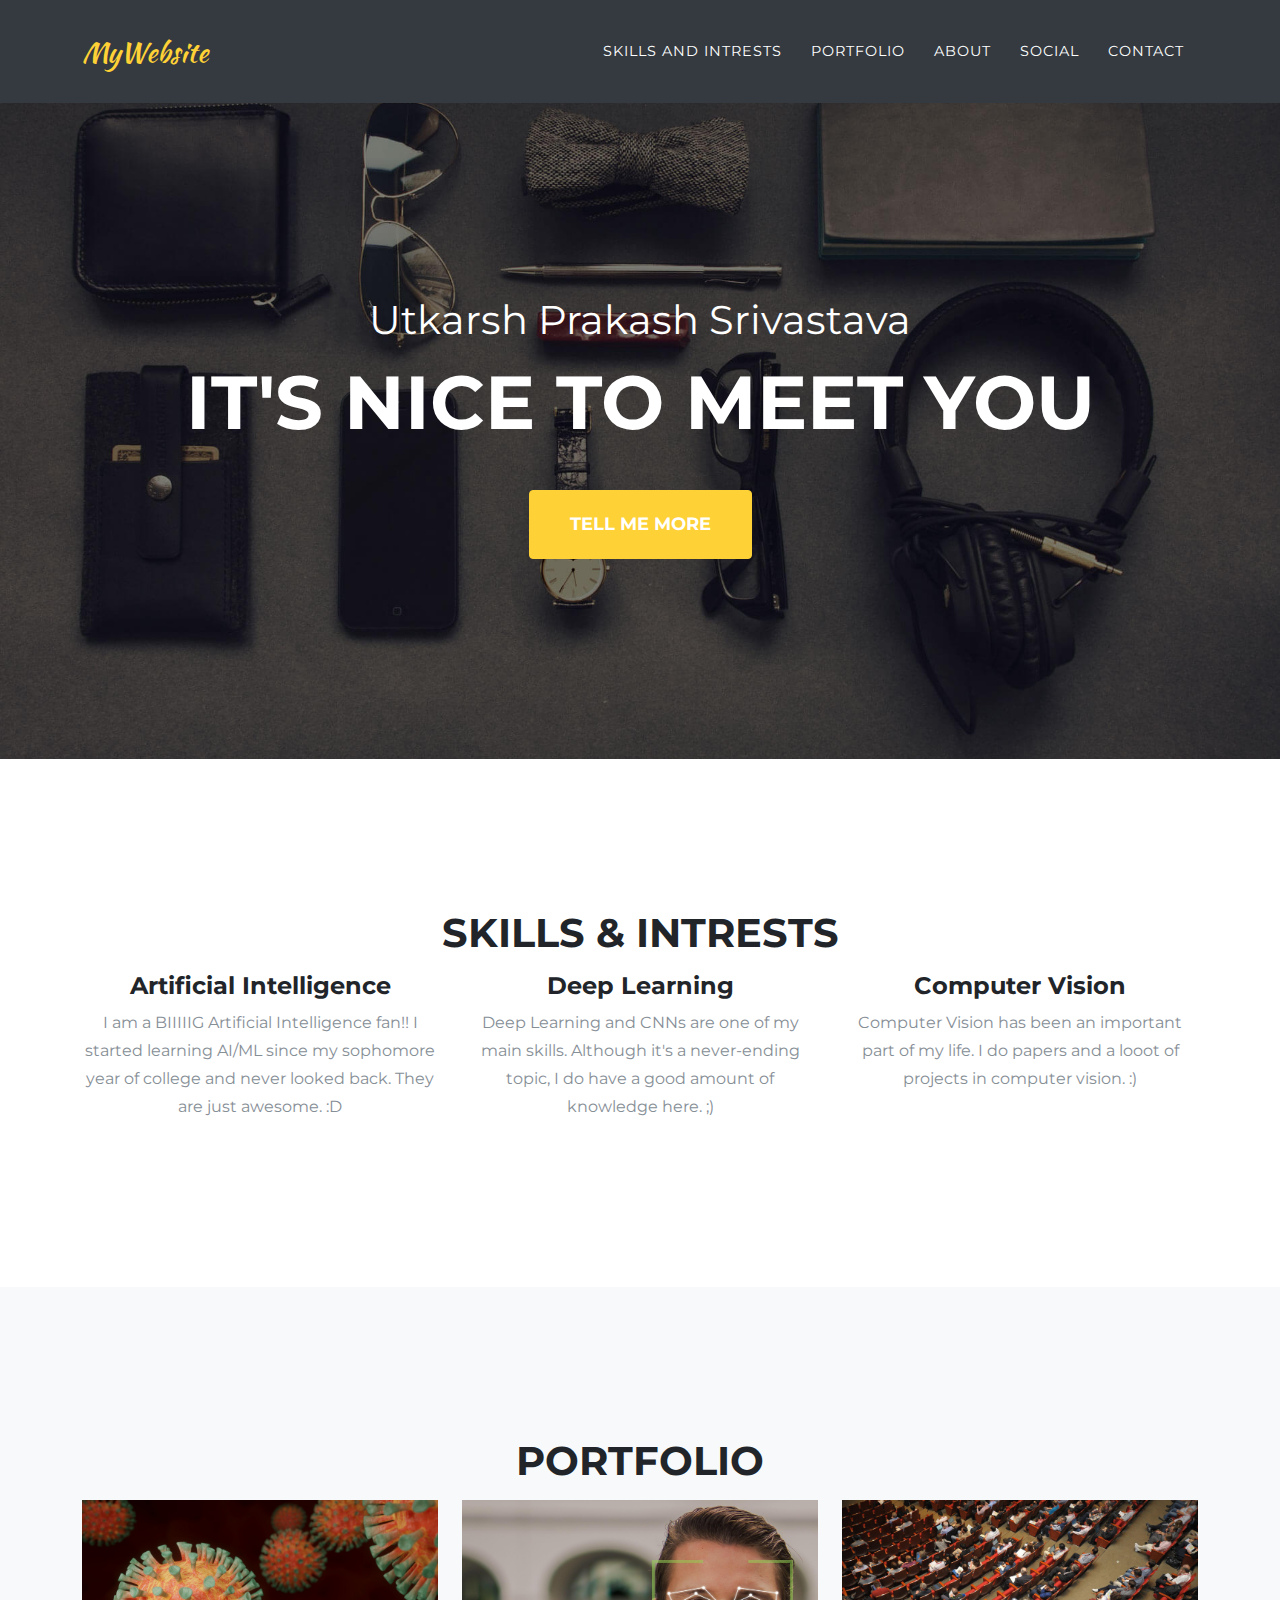
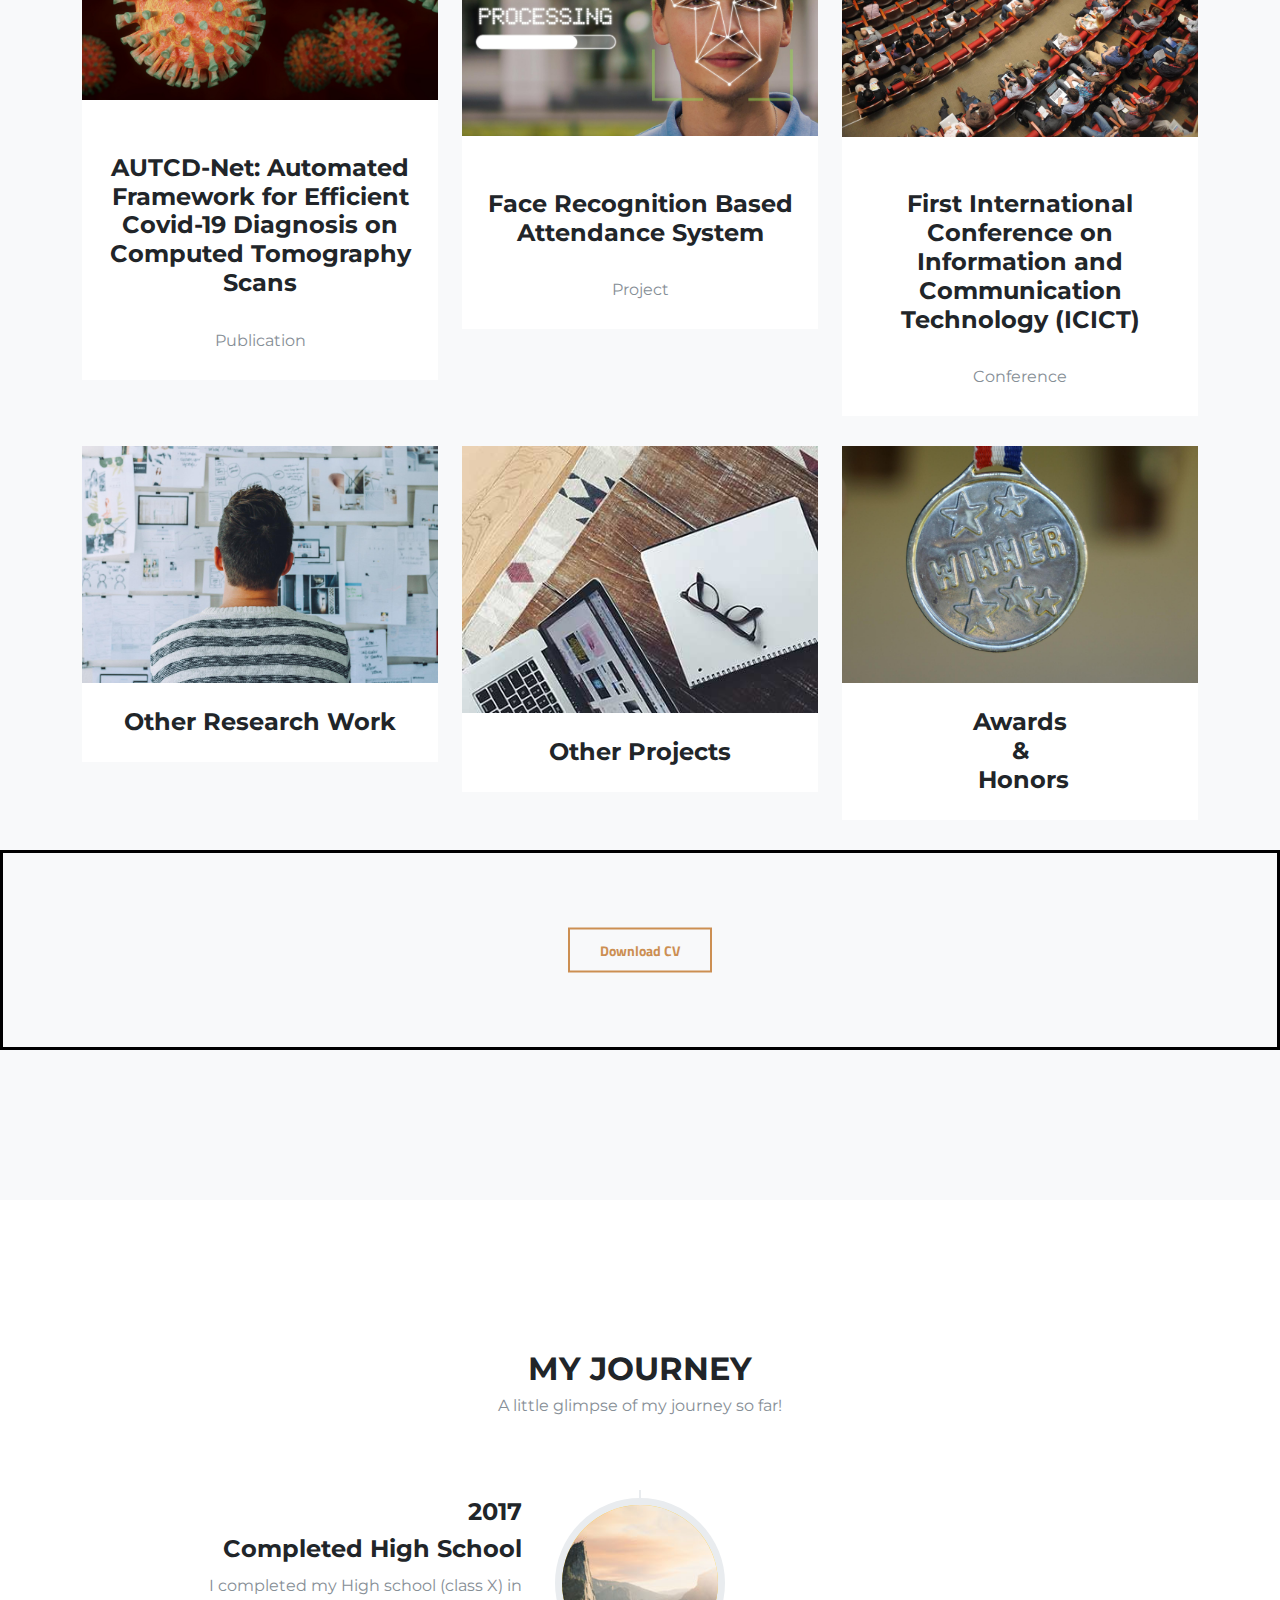
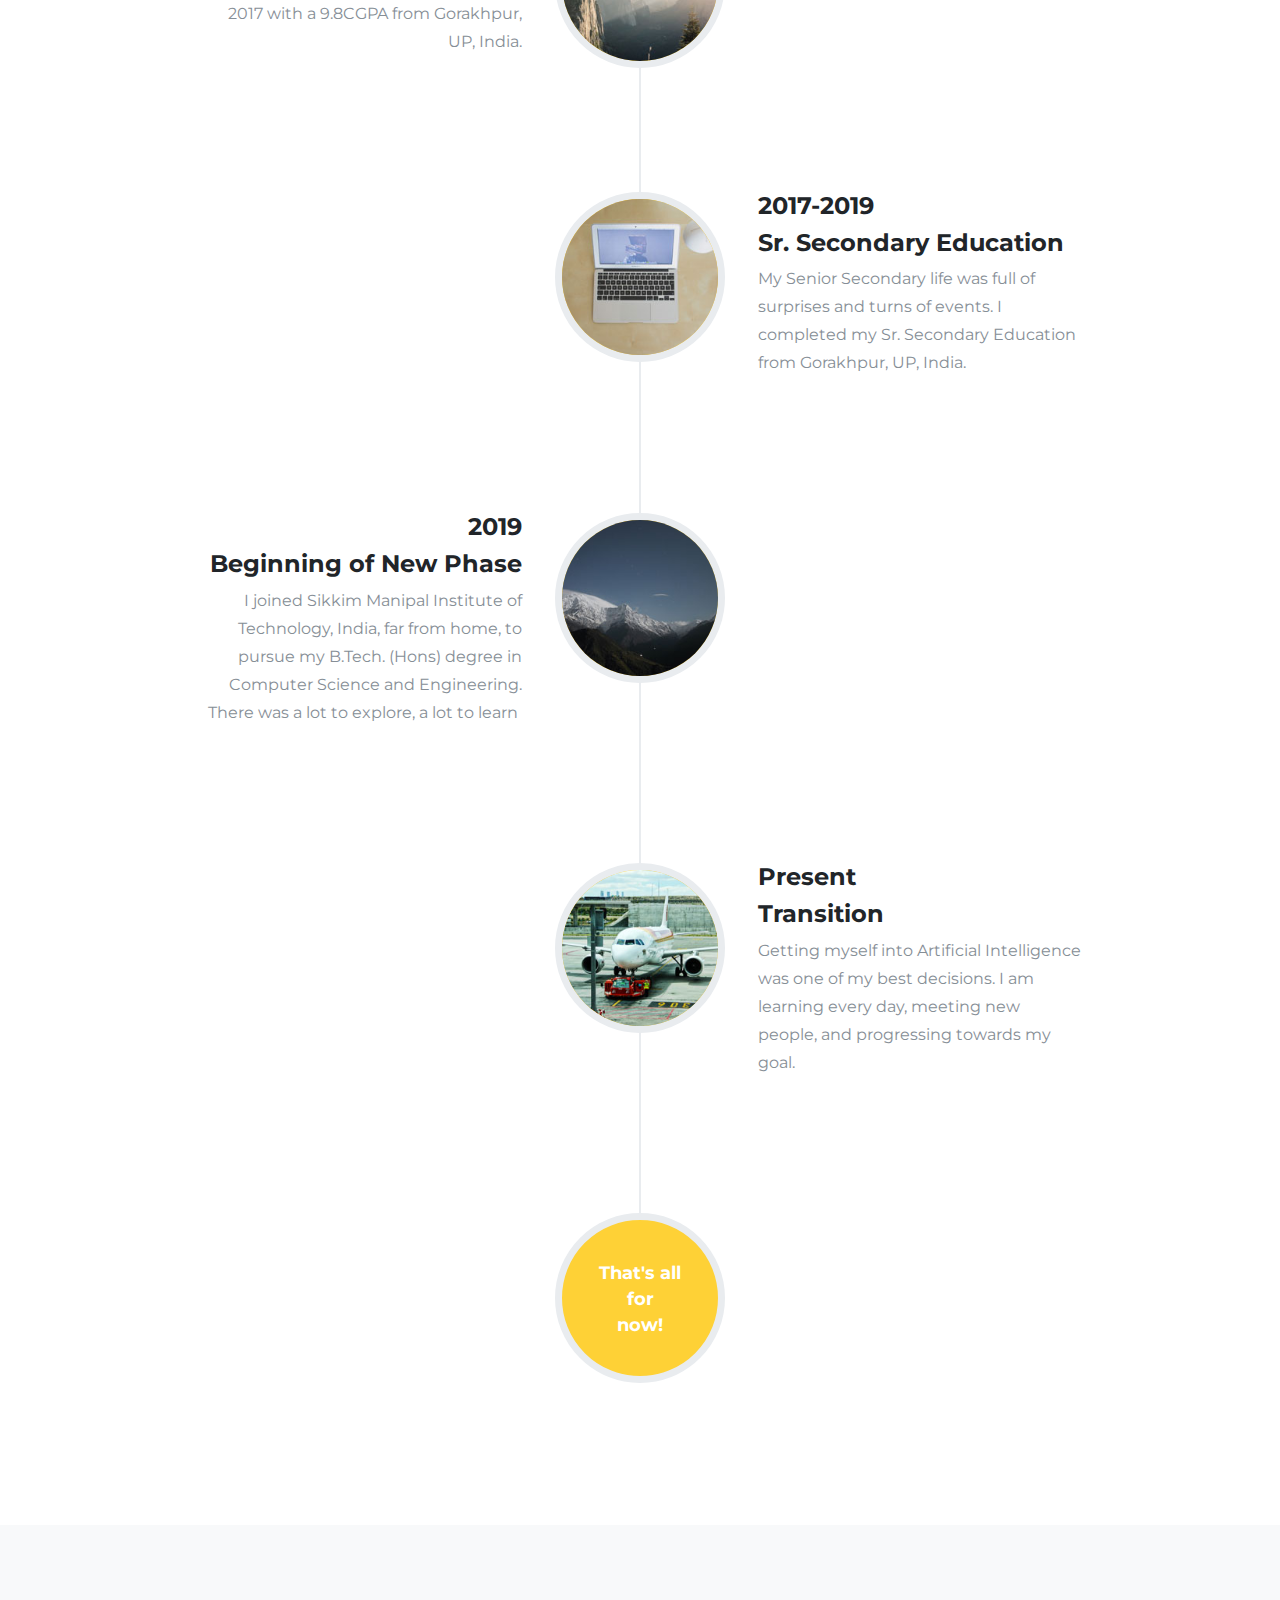
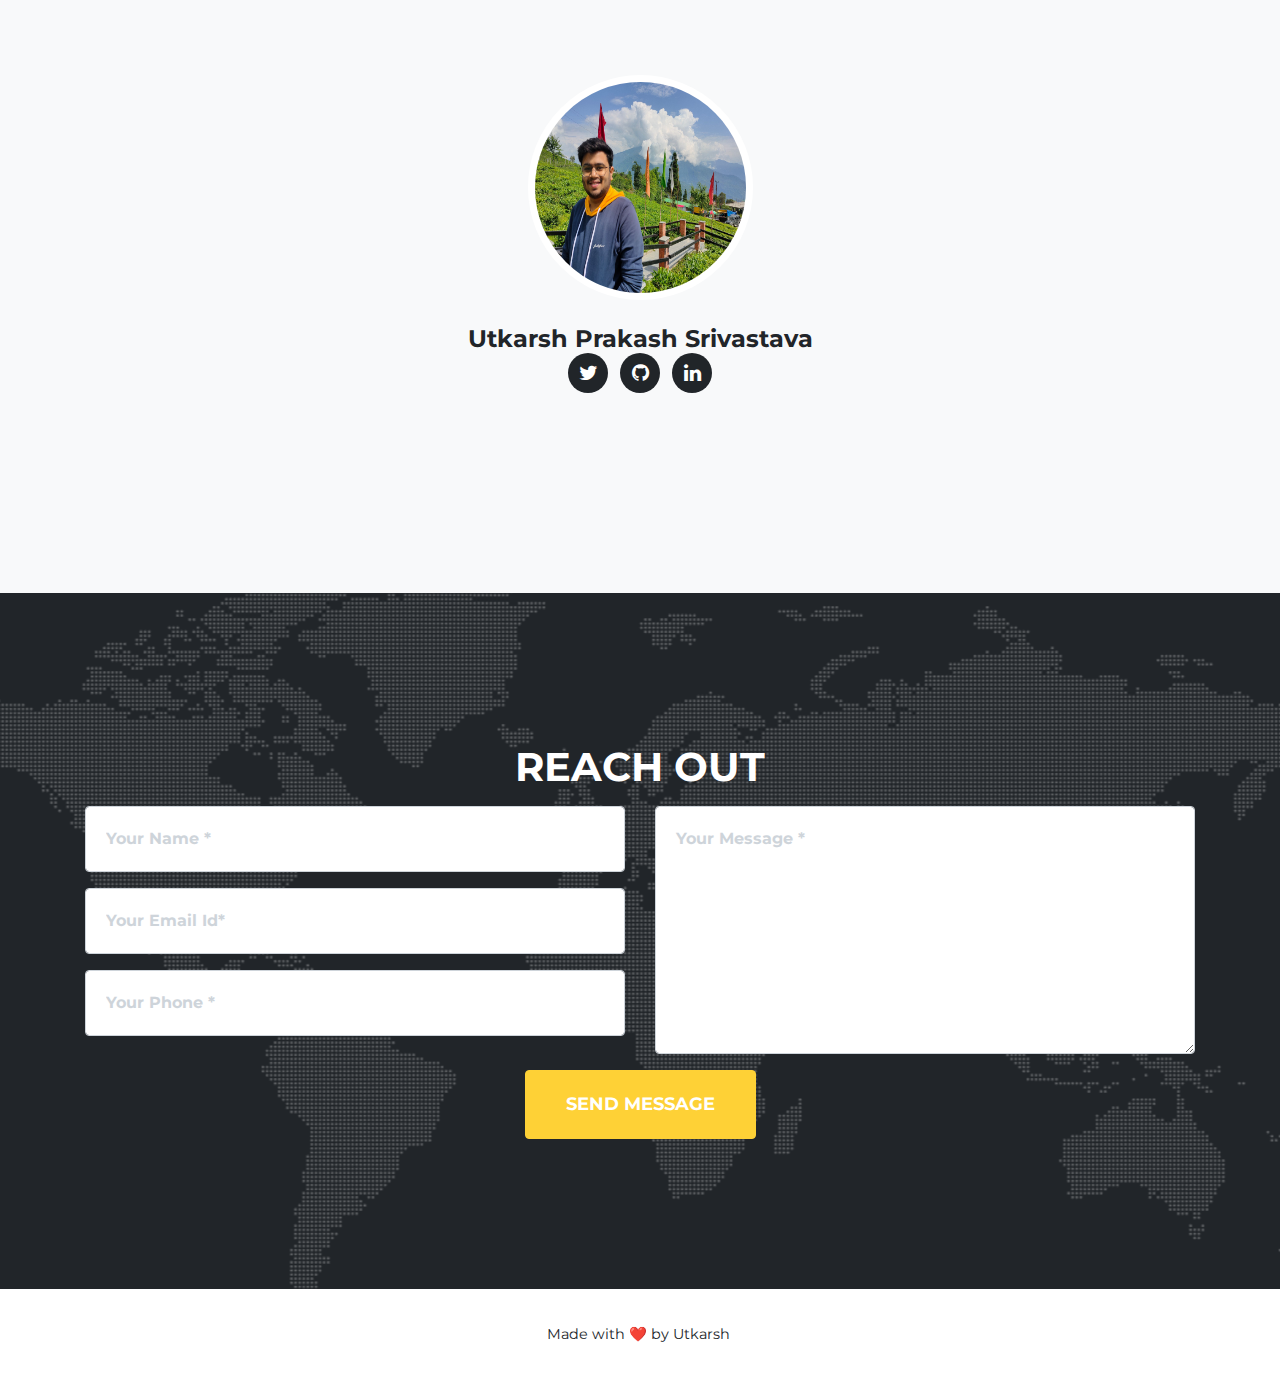
==== index.html @ 47e84618 "Update index.html" ====
<!DOCTYPE html>
<html>

<head>
    <meta charset="utf-8">
    <meta name="viewport" content="width=device-width, initial-scale=1.0, shrink-to-fit=no">
    <title>Home - Brand</title>
    <link rel="stylesheet" href="assets/bootstrap/css/bootstrap.min.css">
    <link rel="stylesheet" href="assets/css/Kaushan%20Script.css">
    <link rel="stylesheet" href="assets/css/Montserrat.css">
    <link rel="stylesheet" href="assets/css/Titillium%20Web.css">
    <link rel="stylesheet" href="assets/fonts/font-awesome.min.css">
    <link rel="stylesheet" href="assets/css/Button-Change-Text-on-Hover.css">
</head>

<body id="page-top" data-bs-spy="scroll" data-bs-target="#mainNav" data-bs-offset="54">
    <nav class="navbar navbar-dark navbar-expand-lg fixed-top bg-dark" id="mainNav">
        <div class="container"><a class="navbar-brand" href="#page-top">MyWebsite</a><button data-bs-toggle="collapse" data-bs-target="#navbarResponsive" class="navbar-toggler navbar-toggler-right" type="button" aria-controls="navbarResponsive" aria-expanded="false" aria-label="Toggle navigation"><i class="fa fa-bars"></i></button>
            <div class="collapse navbar-collapse" id="navbarResponsive">
                <ul class="navbar-nav ms-auto text-uppercase">
                    <li class="nav-item"><a class="nav-link" href="#skills">SKILLS AND INTRESTS</a></li>
                    <li class="nav-item"><a class="nav-link" href="#portfolio">Portfolio</a></li>
                    <li class="nav-item"><a class="nav-link" href="#about">About</a></li>
                    <li class="nav-item"><a class="nav-link" href="#social">SOCIAL</a></li>
                    <li class="nav-item"><a class="nav-link" href="#contact">Contact</a></li>
                </ul>
            </div>
        </div>
    </nav>
    <header class="masthead" style="background-image:url('assets/img/header-bg.jpg');">
        <div class="container">
            <div class="intro-text">
                <div class="intro-lead-in"><span>Utkarsh Prakash Srivastava</span></div>
                <div class="intro-heading text-uppercase"><span>It's Nice To Meet You</span></div><a class="btn btn-primary btn-xl text-uppercase" role="button" href="#skills">Tell mE more</a>
            </div>
        </div>
    </header>
    <section id="skills">
        <div class="container">
            <div class="row">
                <div class="col-lg-12 text-center">
                    <h2 class="text-uppercase section-heading">SKILLS &amp; Intrests</h2>
                </div>
            </div>
            <div class="row text-center">
                <div class="col-md-4">
                    <h4 class="section-heading">Artificial Intelligence</h4>
                    <p class="text-muted">I am a BIIIIIG Artificial Intelligence fan!! I started learning AI/ML since my sophomore year of college and never looked back. They are just awesome. :D</p>
                </div>
                <div class="col-md-4">
                    <h4 class="section-heading">Deep Learning</h4>
                    <p class="text-muted">Deep Learning and CNNs are one of my main skills. Although it's a never-ending topic, I do have a good amount of knowledge here. ;)</p>
                </div>
                <div class="col-md-4">
                    <h4 class="section-heading">Computer Vision</h4>
                    <p class="text-muted">Computer Vision has been an important part of my life. I do papers and a looot of projects in computer vision. :)</p>
                </div>
            </div>
        </div>
    </section>
    <section class="bg-light" id="portfolio">
        <div class="container">
            <div class="row">
                <div class="col-lg-12 text-center">
                    <h2 class="text-uppercase section-heading">Portfolio</h2>
                </div>
            </div>
            <div class="row">
                <div class="col-sm-6 col-md-4 portfolio-item"><a class="portfolio-link" href="#portfolioModal1" data-bs-toggle="modal">
                        <div class="portfolio-hover">
                            <div class="portfolio-hover-content"><i class="fa fa-plus fa-3x"></i></div>
                        </div><img class="img-fluid" src="assets/img/portfolio/coronavirus-4972480_1920.jpg">
                    </a>
                    <div class="portfolio-caption">
                        <h4><br>AUTCD-Net: Automated Framework for Efficient Covid-19 Diagnosis on Computed Tomography Scans<br><br></h4>
                        <p class="text-muted">Publication</p>
                    </div>
                </div>
                <div class="col-sm-6 col-md-4 portfolio-item"><a class="portfolio-link" href="#portfolioModal2" data-bs-toggle="modal">
                        <div class="portfolio-hover">
                            <div class="portfolio-hover-content"><i class="fa fa-plus fa-3x"></i></div>
                        </div><img class="img-fluid" src="assets/img/portfolio/man-5946820_1920.jpg">
                    </a>
                    <div class="portfolio-caption">
                        <h4><br><strong>Face Recognition Based Attendance System</strong><br><br></h4>
                        <p class="text-muted">Project</p>
                    </div>
                </div>
                <div class="col-sm-6 col-md-4 portfolio-item"><a class="portfolio-link" href="#portfolioModal3" data-bs-toggle="modal">
                        <div class="portfolio-hover">
                            <div class="portfolio-hover-content"><i class="fa fa-plus fa-3x"></i></div>
                        </div><img class="img-fluid" src="assets/img/portfolio/event-venue-1597531_1920.jpg">
                    </a>
                    <div class="portfolio-caption">
                        <h4><br>First International Conference on Information and Communication Technology (ICICT)<br><br></h4>
                        <p class="text-muted">Conference</p>
                    </div>
                </div>
                <div class="col-sm-6 col-md-4 portfolio-item"><a class="portfolio-link" href="#portfolioModal4" data-bs-toggle="modal">
                        <div class="portfolio-hover">
                            <div class="portfolio-hover-content"><i class="fa fa-plus fa-3x"></i></div>
                        </div><img class="img-fluid" src="assets/img/portfolio/concept-1868728_1920.jpg">
                    </a>
                    <div class="portfolio-caption">
                        <h4>Other Research Work</h4>
                        <p class="text-muted"></p>
                    </div>
                </div>
                <div class="col-sm-6 col-md-4 portfolio-item"><a class="portfolio-link" href="#portfolioModal5" data-bs-toggle="modal">
                        <div class="portfolio-hover">
                            <div class="portfolio-hover-content"><i class="fa fa-plus fa-3x"></i></div>
                        </div><img class="img-fluid" src="assets/img/portfolio/5-thumbnail.jpg">
                    </a>
                    <div class="portfolio-caption">
                        <h4>Other Projects</h4>
                    </div>
                </div>
                <div class="col-sm-6 col-md-4 portfolio-item"><a class="portfolio-link" href="#portfolioModal6" data-bs-toggle="modal">
                        <div class="portfolio-hover">
                            <div class="portfolio-hover-content"><i class="fa fa-plus fa-3x"></i></div>
                        </div><img class="img-fluid" src="assets/img/portfolio/winner-1548239_1920.jpg">
                    </a>
                    <div class="portfolio-caption">
                        <h4>Awards <br>&amp;<br>&nbsp;Honors</h4>
                    </div>
                </div>
            </div>
        </div><style>
.cvcontainer {
  height: 200px;
  position: relative;
  border: 3px solid black;
}

.cvcenter {
  margin: 0;
  position: absolute;
  top: 50%;
  left: 50%;
  -ms-transform: translate(-50%, -50%);
  transform: translate(-50%, -50%);
}
</style>

<div class="cvcontainer">
  <div class="cvcenter">
        <a href="https://github.com/utkarsh231/Resume/raw/main/Utkarsh_Resume.pdf" download="cv">
        <button class="button" type="button" data-hover="Thank You!"
        }
            ><span>Download CV</span></button>
        </a>
  </div>
</div>

    </section>
    <section id="about">
        <div class="container">
            <div class="row">
                <div class="col-lg-12 text-center">
                    <h2 class="text-uppercase">MY JOURNEY</h2>
                    <h3 class="text-muted section-subheading">A little glimpse of my journey so far!</h3>
                </div>
            </div>
            <div class="row">
                <div class="col-lg-12">
                    <ul class="list-group timeline">
                        <li class="list-group-item">
                            <div class="timeline-image"><img class="rounded-circle img-fluid" src="assets/img/about/1.jpg"></div>
                            <div class="timeline-panel">
                                <div class="timeline-heading">
                                    <h4>2017</h4>
                                    <h4 class="subheading">Completed High School</h4>
                                </div>
                                <div class="timeline-body">
                                    <p class="text-muted">I completed my High school (class X) in 2017 with a 9.8CGPA from Gorakhpur, UP, India.</p>
                                </div>
                            </div>
                        </li>
                        <li class="list-group-item timeline-inverted">
                            <div class="timeline-image"><img class="rounded-circle img-fluid" src="assets/img/about/3.jpg"></div>
                            <div class="timeline-panel">
                                <div class="timeline-heading">
                                    <h4>2017-2019</h4>
                                    <h4 class="subheading">Sr. Secondary Education</h4>
                                </div>
                                <div class="timeline-body">
                                    <p class="text-muted">My Senior Secondary life was full of surprises and turns of events. I completed my Sr. Secondary Education from Gorakhpur, UP, India.</p>
                                </div>
                            </div>
                        </li>
                        <li class="list-group-item">
                            <div class="timeline-image"><img class="rounded-circle img-fluid" src="assets/img/about/4.jpg"></div>
                            <div class="timeline-panel">
                                <div class="timeline-heading">
                                    <h4>2019</h4>
                                    <h4 class="subheading">Beginning of New Phase</h4>
                                </div>
                                <div class="timeline-body">
                                    <p class="text-muted">I joined Sikkim Manipal Institute of Technology, India, far from home, to pursue my B.Tech. (Hons) degree in Computer Science and Engineering. There was a lot to explore, a lot to learn&nbsp;</p>
                                </div>
                            </div>
                        </li>
                        <li class="list-group-item timeline-inverted">
                            <div class="timeline-image"><img class="rounded-circle img-fluid" src="assets/img/about/2.jpg"></div>
                            <div class="timeline-panel">
                                <div class="timeline-heading">
                                    <h4>Present</h4>
                                    <h4 class="subheading">Transition</h4>
                                </div>
                                <div class="timeline-body">
                                    <p class="text-muted">Getting myself into Artificial Intelligence was one of my best decisions. I am learning every day, meeting new people, and progressing towards my goal.</p>
                                </div>
                            </div>
                        </li>
                        <li class="list-group-item timeline-inverted">
                            <div class="timeline-image">
                                <h4>That's all <br>for <br>now!</h4>
                            </div>
                        </li>
                    </ul>
                </div>
            </div>
        </div>
    </section>
    <section class="bg-light" id="social">
        <div class="container">
            <div class="row">
                <div class="col">
                    <div class="team-member"><img class="rounded-circle mx-auto" src="assets/img/me3.jpg">
                        <h4>Utkarsh Prakash Srivastava</h4>
                        <ul class="list-inline social-buttons">
                            <li class="list-inline-item"><a href="https://twitter.com/Utkarsh_ps"><i class="fa fa-twitter"></i></a></li>
                            <li class="list-inline-item"><a href="https://github.com/utkarsh231"><i class="fa fa-github"></i></a></li>
                            <li class="list-inline-item"><a href="https://www.linkedin.com/in/utkarsh-ps/"><i class="fa fa-linkedin"></i></a></li>
                        </ul>
                    </div>
                </div>
            </div>
        </div>
    </section>
    <section id="contact" style="background-image:url('assets/img/map-image.png');">
        <div class="container">
            <div class="row">
                <div class="col-lg-12 text-center">
                    <h2 class="text-uppercase section-heading">REACH OUT</h2>
                </div>
            </div>
            <div class="row">
                <div class="col-lg-12">
                    <form id="contactForm" name="contactForm" novalidate="novalidate" data-bss-recipient="4cbf4ff8cb84743756c8e836c89fb348" data-bss-redirect-url="index.html">
                        <div class="row">
                            <div class="col-md-6">
                                <div class="form-group mb-3"><input class="form-control" type="text" id="name" placeholder="Your Name *" required=""><small class="form-text text-danger flex-grow-1 help-block lead"></small></div>
                                <div class="form-group mb-3"><input class="form-control" type="email" id="email" placeholder="Your Email Id*" required=""><small class="form-text text-danger help-block lead"></small></div>
                                <div class="form-group mb-3"><input class="form-control" type="tel" placeholder="Your Phone *" required=""><small class="form-text text-danger help-block lead"></small></div>
                            </div>
                            <div class="col-md-6">
                                <div class="form-group mb-3"><textarea class="form-control" id="message" placeholder="Your Message *" required=""></textarea><small class="form-text text-danger help-block lead"></small></div>
                            </div>
                            <div class="w-100"></div>
                            <div class="col-lg-12 text-center">
                                <div id="success"></div><button class="btn btn-primary btn-xl text-uppercase" id="sendMessageButton" type="submit">Send Message</button>
                            </div>
                        </div>
                    </form>
                </div>
            </div>
        </div>
    </section>
    <footer>
        <div class="container">
            <div class="row">
                <div class="col-md-4 align-self-center mx-auto"><span class="copyright">Made with&nbsp;❤️ by Utkarsh&nbsp;</span></div>
            </div>
        </div>
    </footer>
    <div class="modal fade text-center portfolio-modal" role="dialog" tabindex="-1" id="portfolioModal1">
        <div class="modal-dialog modal-lg" role="document">
            <div class="modal-content">
                <div class="container">
                    <div class="row">
                        <div class="col-lg-8 mx-auto">
                            <div class="modal-body">
                                <h2 class="text-uppercase"><br>AUTCD-Net: Automated Framework for Efficient Covid-19 Diagnosis on Computed Tomography Scans<br></h2>
                                <p class="text-muted item-intro">Accepted, to be published on<br>Springer Nature in Lecture Notes in Networks and Systems (LNNS Series; Scopus Indexed)<br></p><img class="img-fluid d-block mx-auto" src="assets/img/portfolio/coronavirus-4972480_1920.jpg">
                                <p>&nbsp;The rapid spread of the new pandemic, i.e., COVID-19, has<br>severely threatened global health. Deep-learning-based computer-aided<br>screening, e.g., COVID-19 infected CT area segmentation, has attracted<br>much attention. Therefore, to aid in computer-aided diagnoses and the<br>complex process of segmenting covid-19 affected regions in a chest CT,<br>an efficient segmentation method can clinically assist in treating patients<br>through the location of potential areas of interest. This paper presents<br>AUTCD-Net, based on hierarchical resolution steps, to efficiently segment Covid-19 infected lung regions in CT scans. This approach results in significant improvement in terms of dice coefficient with respect to the state-of-the-art architectures. Our comprehensive evaluation,<br>model analysis, and antique insights can be extended to developing the<br>Computer-Aided Diagnostic (CAD) tool to assist the CT image reading<br>process for the detection of Covid-19 infected regions in the near future.</p>
                                <ul class="list-unstyled">
                                    <li>Date: Aug - Dec 2021</li>
                                    <li><br>Authors:&nbsp;<br>Palash Ghosal, Amish Kumar, Soumya Snigdha Kundu, Utkarsh Prakash Srivastava, Ashis Datta, Dr.HKD Sarma<br></li>
                                </ul><button class="btn btn-primary" type="button" data-bs-dismiss="modal"><i class="fa fa-times"></i><span>&nbsp;Close Project</span></button>
                            </div>
                        </div>
                    </div>
                </div>
            </div>
        </div>
    </div>
    <div class="modal fade text-center portfolio-modal" role="dialog" tabindex="-1" id="portfolioModal2">
        <div class="modal-dialog modal-lg" role="document">
            <div class="modal-content">
                <div class="container">
                    <div class="row">
                        <div class="col-lg-8 mx-auto">
                            <div class="modal-body">
                                <h2 class="text-uppercase"><br><strong>Face Recognition Based Attendance System</strong><br></h2>
                                <p class="text-muted item-intro">Group Project</p><img class="img-fluid d-block mx-auto" src="assets/img/portfolio/man-5946820_1920.jpg">
                                <p>In this fast-paced world time is everything. People get more paid for doing work in less time. So, here our project is for saving time for both students and teachers. The traditional attendance system relies on paperwork. This means teachers must enter all the data of the students back from the paper to a computer, or worse create some kind of paper filing system. The potential for errors is significant and the time it takes to manually organize the data can be excessive.<br><br>With the online attendance system, the student marks their attendance via an online session. When the students mark their attendance through online sessions, it is automatically organized and stored in an online database that the teacher can immediately access anywhere, anytime. This system is designed using HTML, CSS, JAVASCRIPT, Django, SQLite, and Python. The front-end section is designed using HTML, CSS, and JAVASCRIPT, and the back-end section is designed using Django and the database using PostgreSQL. For the recognition system, we used&nbsp;<br>used the ‘Histogram of Oriented Gradients (HOG)’ as the algorithm of the model.&nbsp;This system software is more secure, user-friendly, and less time-consuming.&nbsp;<br><br></p>
                                <ul class="list-unstyled">
                                    <li>Date:&nbsp;Dec 2021 – Jun 2022<br></li>
                                    <li>Team Members :&nbsp; Utkarsh Prakash Srivastava, Keshabh Kedia and Sahil Agarwal</li>
                                </ul><button class="btn btn-primary" type="button" data-bs-dismiss="modal"><i class="fa fa-times"></i><span>&nbsp;Close Project</span></button>
                            </div>
                        </div>
                    </div>
                </div>
            </div>
        </div>
    </div>
    <div class="modal fade text-center portfolio-modal" role="dialog" tabindex="-1" id="portfolioModal3">
        <div class="modal-dialog modal-lg" role="document">
            <div class="modal-content">
                <div class="container">
                    <div class="row">
                        <div class="col-lg-8 mx-auto">
                            <div class="modal-body">
                                <h2 class="text-uppercase"><br><strong>First International Conference on Information and Communication Technology (ICICT) 2021</strong><br></h2>
                                <p class="text-muted item-intro">by the IT Department of Sikkim Manipal Institute of Technology<br></p><img class="img-fluid d-block mx-auto" src="assets/img/portfolio/event-venue-1597531_1920.jpg">
                                <p>Got an opportunity&nbsp;to present our research paper “AUTCD-Net: Automated Framework for Efficient Covid-19 Diagnosis on Computed Tomography Scans” at the First International Conference on Information and Communication Technology (ICICT) organized by the IT Department of Sikkim Manipal Institute of Technology.</p>
                                <ul class="list-unstyled">
                                    <li>Date: December 2021</li>
                                    <li></li>
                                </ul><button class="btn btn-primary" type="button" data-bs-dismiss="modal"><i class="fa fa-times"></i><span>&nbsp;Close Project</span></button>
                            </div>
                        </div>
                    </div>
                </div>
            </div>
        </div>
    </div>
    <div class="modal fade text-center portfolio-modal" role="dialog" tabindex="-1" id="portfolioModal4">
        <div class="modal-dialog modal-lg" role="document">
            <div class="modal-content">
                <div class="container">
                    <div class="row">
                        <div class="col-lg-8 mx-auto">
                            <div class="modal-body">
                                <h2 class="text-uppercase"><strong>Other Research Work</strong><br></h2><img class="img-fluid d-block mx-auto" src="assets/img/portfolio/concept-1868728_1920.jpg">
                                <p><br><strong>Ischemic Stroke Lesion Segmentation (ISLES) – 2017</strong><br>Utkarsh Prakash Srivastava, Palash Ghosal, Amish Kumar, Ashis Datta, Biswadeep Sarkar<br>&nbsp;<span style="text-decoration: underline;">Nov 2021 – Jun 2021</span><br>(&nbsp; Ischemic Stroke Lesion Segmentation (ISLES) 2017, a medical image segmentation challenge that focuses on&nbsp;the prediction of lesion outcome based on acute magnetic resonance imaging (MRI) data. )<br><br><br>&nbsp;<strong>Breast Cancer Wisconsin Classification by UCI</strong><br>&nbsp;Utkarsh Prakash Srivastava, Palash Ghosal, Amish Kumar, Ashis Datta<br>&nbsp;<span style="text-decoration: underline;">Aug 2022 – Present</span><br>( A classification problem by UCI to classify the tumors of breast cancer with the given set of different input parameters. )<br><br><br>&nbsp;<strong>Screening and Classification of Malaria Infected Cells using Convolutional Neural Network</strong><br>&nbsp;Utkarsh Prakash Srivastava and Kiran Gautam<br><span style="text-decoration: underline;">Aug 2022 - Present</span><br>(&nbsp;Our aim with this paper is to address the classification of computer-assisted malaria-infected cells with the help of a convolutional neural network on thin blood smear images of the potentially infected cells. )<br><br><br></p>
                                <ul class="list-unstyled"></ul><button class="btn btn-primary" type="button" data-bs-dismiss="modal"><i class="fa fa-times"></i><span>&nbsp;Close Project</span></button>
                            </div>
                        </div>
                    </div>
                </div>
            </div>
        </div>
    </div>
    <div class="modal fade text-center portfolio-modal" role="dialog" tabindex="-1" id="portfolioModal5">
        <div class="modal-dialog modal-lg" role="document">
            <div class="modal-content">
                <div class="container">
                    <div class="row">
                        <div class="col-lg-8 mx-auto">
                            <div class="modal-body">
                                <h2 class="text-uppercase"><strong>Other Projects</strong><br></h2><img class="img-fluid d-block mx-auto" src="portfolio/5-full.jpg">
                                <p><strong>Twitter Sentiment Analysis</strong><br>Independent project after completing my course “Natural Language Processing” on Internshala.&nbsp;<br>The project involved creating a model using LSTM, on the dataset of Twitter tweets, to analyze different sentiments shown by the user through their tweets.<br><span style="text-decoration: underline;">Aug 22</span><br><br><strong>Digit Classification</strong><br>A classic deep learning project for classifying handwritten digits into 0-9.<br>The project uses a sequential neural network for detecting different handwritten digits.<br>The model received an accuracy of 97.97% on the testing dataset.<br><span style="text-decoration: underline;">Jun 22</span><br><br><strong>Brain Tumor Detection and Classification</strong><br>Independent project in the beginning years of my learning deep learning and CNNs in the third year of my college.&nbsp;<br>The project involved creating a model using CNN to classify whether the patient has a tumor or not through the help of an MRI scan. The dataset was used from Kaggle.&nbsp;<br>The model can classify tumors of three different types: -Glioma Tumor, -Meningioma Tumor, -Pituitary Tumor.<br><span style="text-decoration: underline;">Oct 21</span><br><br><strong>Predicting heart disease using Machine Learning by Coursera</strong>&nbsp;&nbsp;<br>A Machine Learning model trained on the given dataset provided by Coursera.<br>The model can predict the chances of a heart attack on a particular person based on various factors like – age, gender, past diseases, fever, height, and weight.<br><span style="text-decoration: underline;">Aug 21</span><br><br><br></p>
                                <ul class="list-unstyled"></ul><button class="btn btn-primary" type="button" data-bs-dismiss="modal"><i class="fa fa-times"></i><span>&nbsp;Close Project</span></button>
                            </div>
                        </div>
                    </div>
                </div>
            </div>
        </div>
    </div>
    <div class="modal fade text-center portfolio-modal" role="dialog" tabindex="-1" id="portfolioModal6">
        <div class="modal-dialog modal-lg" role="document">
            <div class="modal-content">
                <div class="container">
                    <div class="row">
                        <div class="col-lg-8 mx-auto">
                            <div class="modal-body">
                                <h2 class="text-uppercase"><strong>Awards</strong><br><strong>&amp;</strong><br><strong>&nbsp;Honors</strong><br></h2><img class="img-fluid d-block mx-auto" src="assets/img/portfolio/winner-1548239_1920.jpg">
                                <p><strong>Azadi Ka Amrit Mahotsav</strong><br>Winner at Azadi Ka Amrit Mahotsav Webinar Quiz organized by Ministry of Tourism, Association of Indian Universities, and Government of India<br>&nbsp;<span style="text-decoration: underline;">Aug 2021</span><br><br><strong>24hr Hackathon</strong><br>Finalist at 24hr Hackathon organized by the D’Coders Club SMIT. In a team of 3 members, we created an Android Application to manage college mess review<br><span style="text-decoration: underline;">&nbsp;Oct 2019</span><br><br><strong>Thinking and Reasoning Competition</strong><br>Silver Medalist at Thinking and Reasoning Competition organized by the Sikkim Manipal Institute of Technology during the Convocation Program<br><span style="text-decoration: underline;">Jul 2019</span><br></p>
                                <ul class="list-unstyled"></ul><button class="btn btn-primary" type="button" data-bs-dismiss="modal"><i class="fa fa-times"></i><span>&nbsp;Close Project</span></button>
                            </div>
                        </div>
                    </div>
                </div>
            </div>
        </div>
    </div>
    <script src="assets/bootstrap/js/bootstrap.min.js"></script>
    <script src="assets/js/smart-forms.min.js"></script>
    <script src="assets/js/agency.js"></script>
</body>

</html>
---- assets/css/Montserrat.css ----
@font-face {
	font-family: 'Montserrat';
	src: url(../../assets/fonts//s/montserrat/v25/JTUSjIg1_i6t8kCHKm459WRhyzbi.woff2) format('woff2');
	font-weight: 400;
	font-style: normal;
	font-display: swap;
	unicode-range: U+0460-052F, U+1C80-1C88, U+20B4, U+2DE0-2DFF, U+A640-A69F, U+FE2E-FE2F;
}

@font-face {
	font-family: 'Montserrat';
	src: url(../../assets/fonts//s/montserrat/v25/JTUSjIg1_i6t8kCHKm459W1hyzbi.woff2) format('woff2');
	font-weight: 400;
	font-style: normal;
	font-display: swap;
	unicode-range: U+0301, U+0400-045F, U+0490-0491, U+04B0-04B1, U+2116;
}

@font-face {
	font-family: 'Montserrat';
	src: url(../../assets/fonts//s/montserrat/v25/JTUSjIg1_i6t8kCHKm459WZhyzbi.woff2) format('woff2');
	font-weight: 400;
	font-style: normal;
	font-display: swap;
	unicode-range: U+0102-0103, U+0110-0111, U+0128-0129, U+0168-0169, U+01A0-01A1, U+01AF-01B0, U+1EA0-1EF9, U+20AB;
}

@font-face {
	font-family: 'Montserrat';
	src: url(../../assets/fonts//s/montserrat/v25/JTUSjIg1_i6t8kCHKm459Wdhyzbi.woff2) format('woff2');
	font-weight: 400;
	font-style: normal;
	font-display: swap;
	unicode-range: U+0100-024F, U+0259, U+1E00-1EFF, U+2020, U+20A0-20AB, U+20AD-20CF, U+2113, U+2C60-2C7F, U+A720-A7FF;
}

@font-face {
	font-family: 'Montserrat';
	src: url(../../assets/fonts//s/montserrat/v25/JTUSjIg1_i6t8kCHKm459Wlhyw.woff2) format('woff2');
	font-weight: 400;
	font-style: normal;
	font-display: swap;
	unicode-range: U+0000-00FF, U+0131, U+0152-0153, U+02BB-02BC, U+02C6, U+02DA, U+02DC, U+2000-206F, U+2074, U+20AC, U+2122, U+2191, U+2193, U+2212, U+2215, U+FEFF, U+FFFD;
}

@font-face {
	font-family: 'Montserrat';
	src: url(../../assets/fonts//s/montserrat/v25/JTUSjIg1_i6t8kCHKm459WRhyzbi.woff2) format('woff2');
	font-weight: 700;
	font-style: normal;
	font-display: swap;
	unicode-range: U+0460-052F, U+1C80-1C88, U+20B4, U+2DE0-2DFF, U+A640-A69F, U+FE2E-FE2F;
}

@font-face {
	font-family: 'Montserrat';
	src: url(../../assets/fonts//s/montserrat/v25/JTUSjIg1_i6t8kCHKm459W1hyzbi.woff2) format('woff2');
	font-weight: 700;
	font-style: normal;
	font-display: swap;
	unicode-range: U+0301, U+0400-045F, U+0490-0491, U+04B0-04B1, U+2116;
}

@font-face {
	font-family: 'Montserrat';
	src: url(../../assets/fonts//s/montserrat/v25/JTUSjIg1_i6t8kCHKm459WZhyzbi.woff2) format('woff2');
	font-weight: 700;
	font-style: normal;
	font-display: swap;
	unicode-range: U+0102-0103, U+0110-0111, U+0128-0129, U+0168-0169, U+01A0-01A1, U+01AF-01B0, U+1EA0-1EF9, U+20AB;
}

@font-face {
	font-family: 'Montserrat';
	src: url(../../assets/fonts//s/montserrat/v25/JTUSjIg1_i6t8kCHKm459Wdhyzbi.woff2) format('woff2');
	font-weight: 700;
	font-style: normal;
	font-display: swap;
	unicode-range: U+0100-024F, U+0259, U+1E00-1EFF, U+2020, U+20A0-20AB, U+20AD-20CF, U+2113, U+2C60-2C7F, U+A720-A7FF;
}

@font-face {
	font-family: 'Montserrat';
	src: url(../../assets/fonts//s/montserrat/v25/JTUSjIg1_i6t8kCHKm459Wlhyw.woff2) format('woff2');
	font-weight: 700;
	font-style: normal;
	font-display: swap;
	unicode-range: U+0000-00FF, U+0131, U+0152-0153, U+02BB-02BC, U+02C6, U+02DA, U+02DC, U+2000-206F, U+2074, U+20AC, U+2122, U+2191, U+2193, U+2212, U+2215, U+FEFF, U+FFFD;
}
---- assets/css/Button-Change-Text-on-Hover.css ----
.button {
  display: inline-block;
  position: relative;
  margin: 1em;
  padding: 10px 30px;
  border: 2px solid #cc8f52;
  overflow: hidden;
  text-decoration: none;
  font-size: 14px;
  outline: none;
  color: #cc8f52;
  background: transparent;
  font-family: 'Titillium Web', sans-serif;
  font-weight: 700;
}

.button span {
  -webkit-transition: 0.4s;
  -moz-transition: 0.4s;
  -o-transition: 0.4s;
  transition: 0.4s;
}

.button:before, .button:after {
  content: '';
  position: absolute;
  top: 10px;
  left: 0;
  width: 100%;
  text-align: center;
  opacity: 0;
  -webkit-transition: .4s;
  -moz-transition: .4s;
  -o-transition: .4s;
  transition: .4s;
}

.button:before {
  content: attr(data-hover);
  -webkit-transform: 0.4s;
  -moz-transform: 0.4s;
  -ms-transform: 0.4s;
  -o-transform: 0.4s;
  transform: 0.4s;
}

.button:hover span, .button:active span {
  opacity: 0;
  -webkit-transform: 0.4s;
  -moz-transform: 0.4s;
  -ms-transform: 0.4s;
  -o-transform: 0.4s;
  transform: 0.4s;
}

.button:hover:before, .button:active:after {
  opacity: 1;
  -webkit-transform: 0.4s;
  -moz-transform: 0.4s;
  -ms-transform: 0.4s;
  -o-transform: 0.4s;
  transform: 0.4s;
  -webkit-transition-delay: .4s;
  -moz-transition-delay: .4s;
  -o-transition-delay: .4s;
  transition-delay: .4s;
}

.button:active:before {
  -webkit-transform: 0.4s;
  -moz-transform: 0.4s;
  -ms-transform: 0.4s;
  -o-transform: 0.4s;
  transform: 0.4s;
  -webkit-transition-delay: 0s;
  -moz-transition-delay: 0s;
  -o-transition-delay: 0s;
  transition-delay: 0s;
}
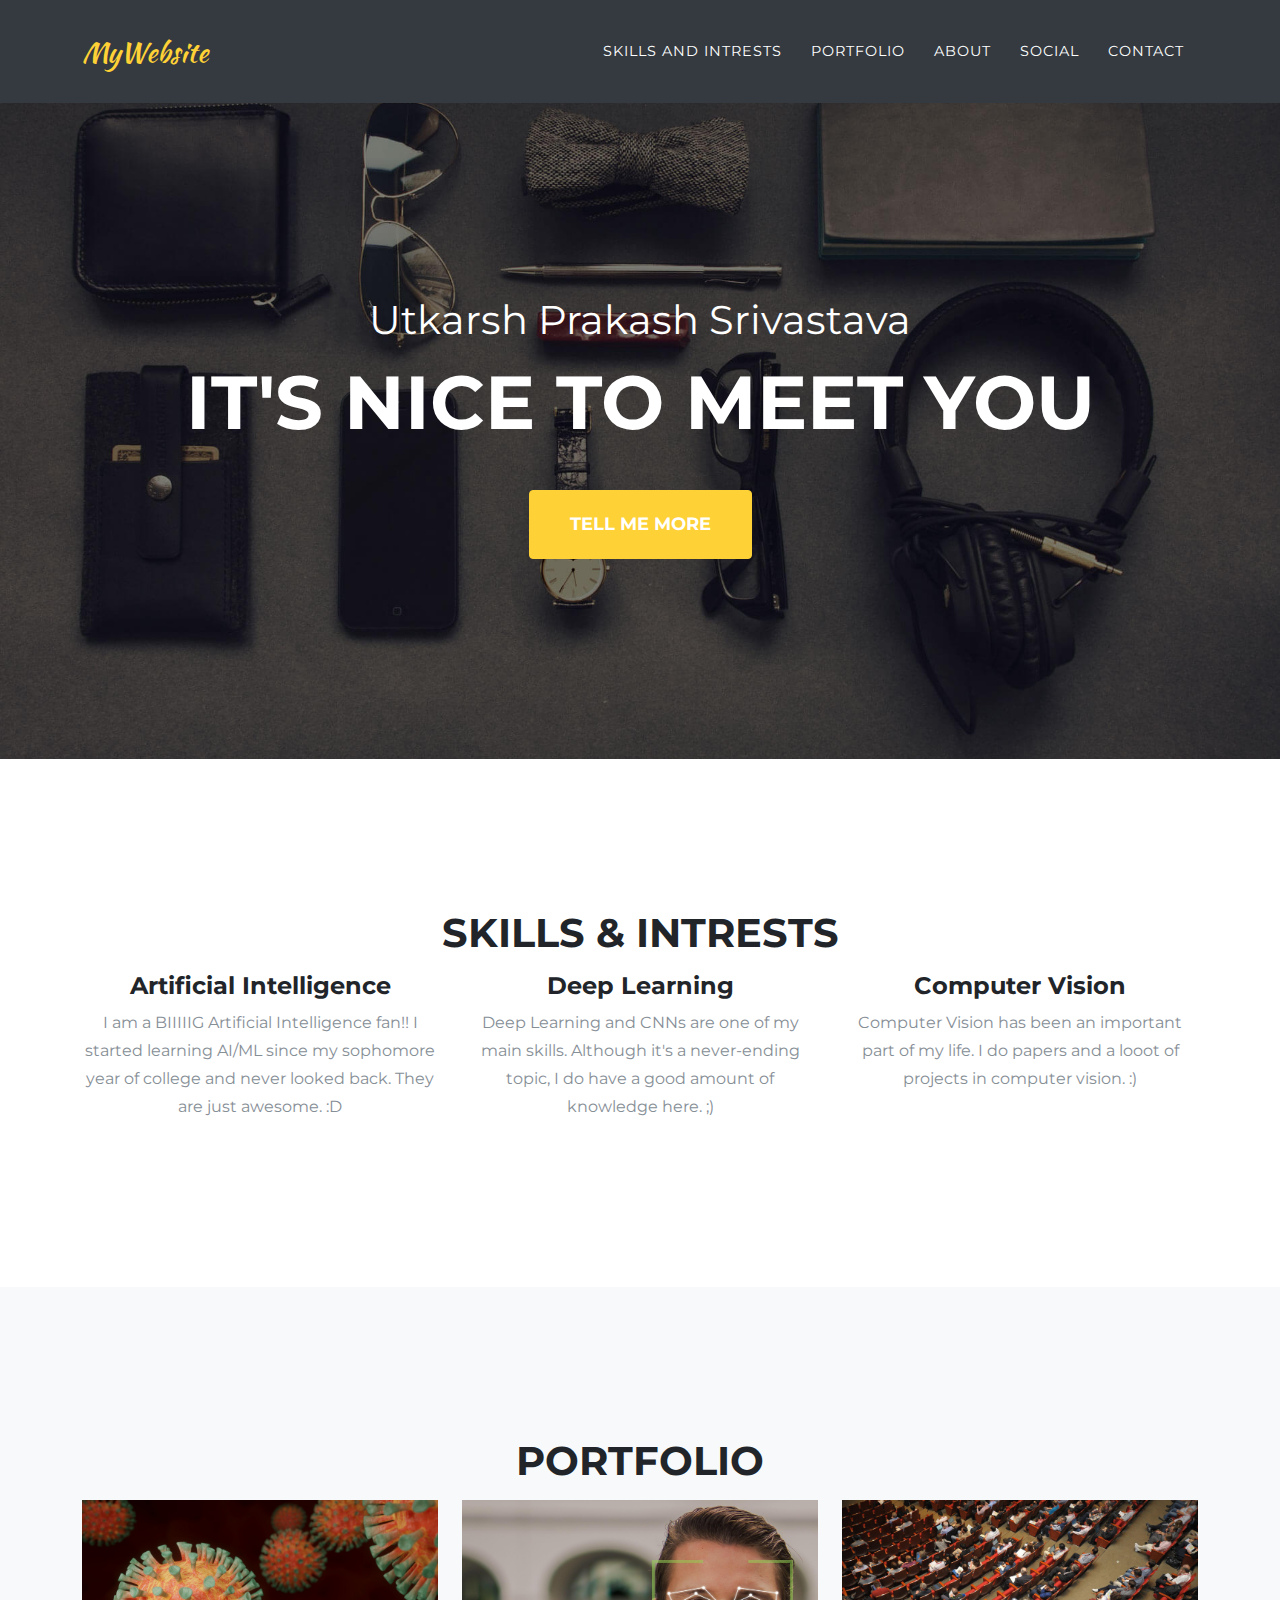
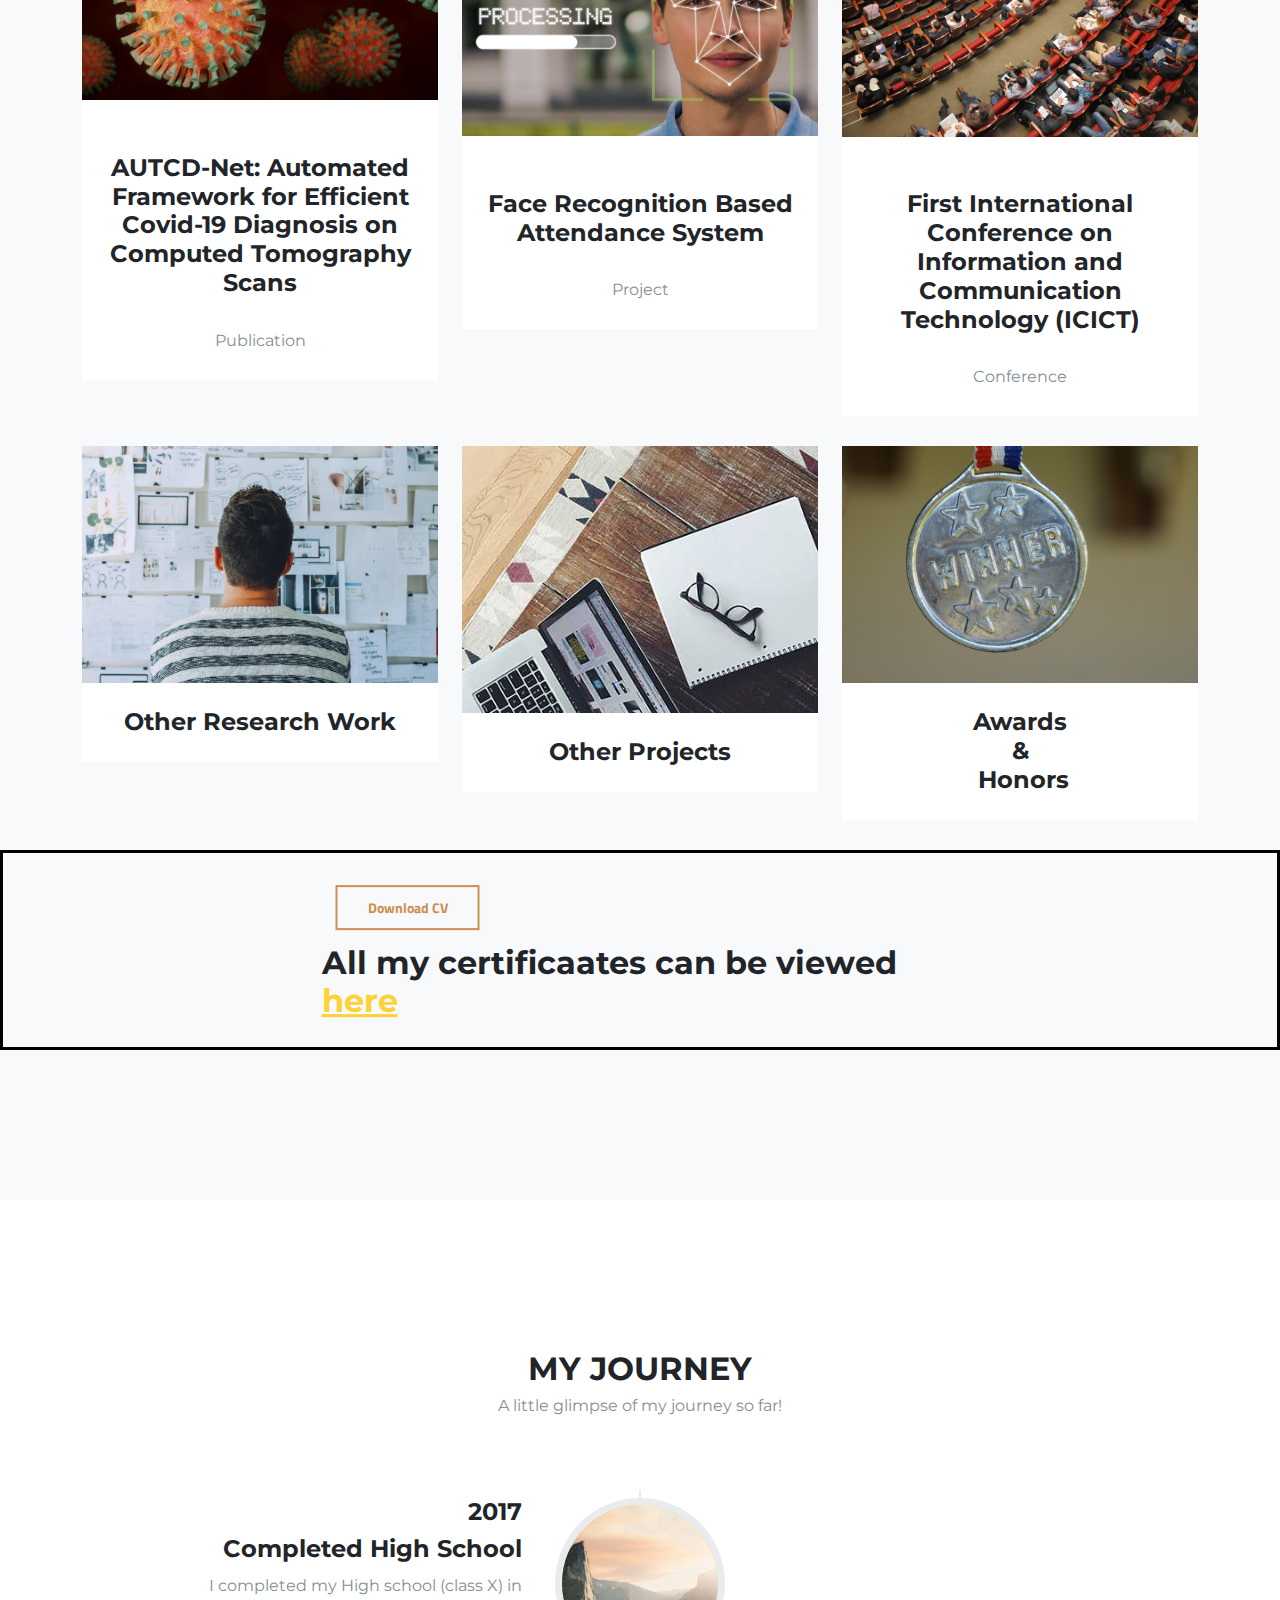
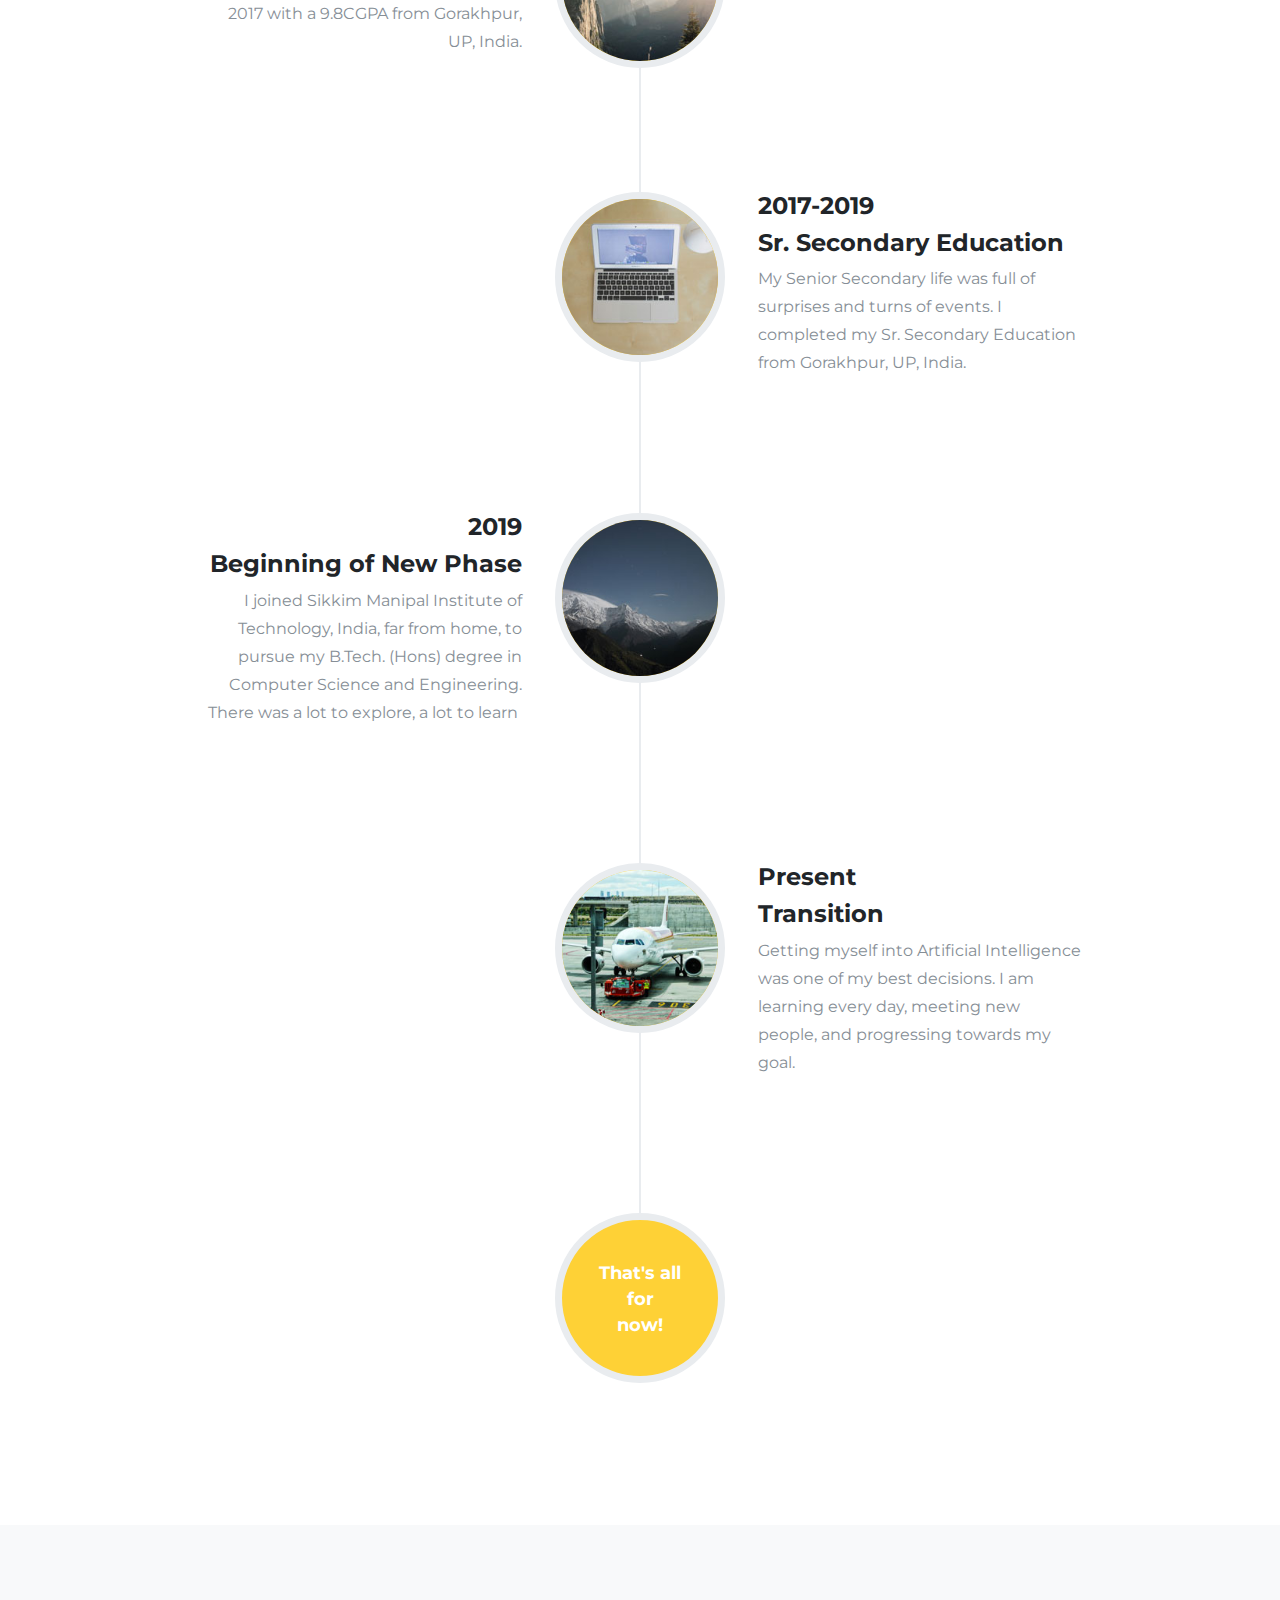
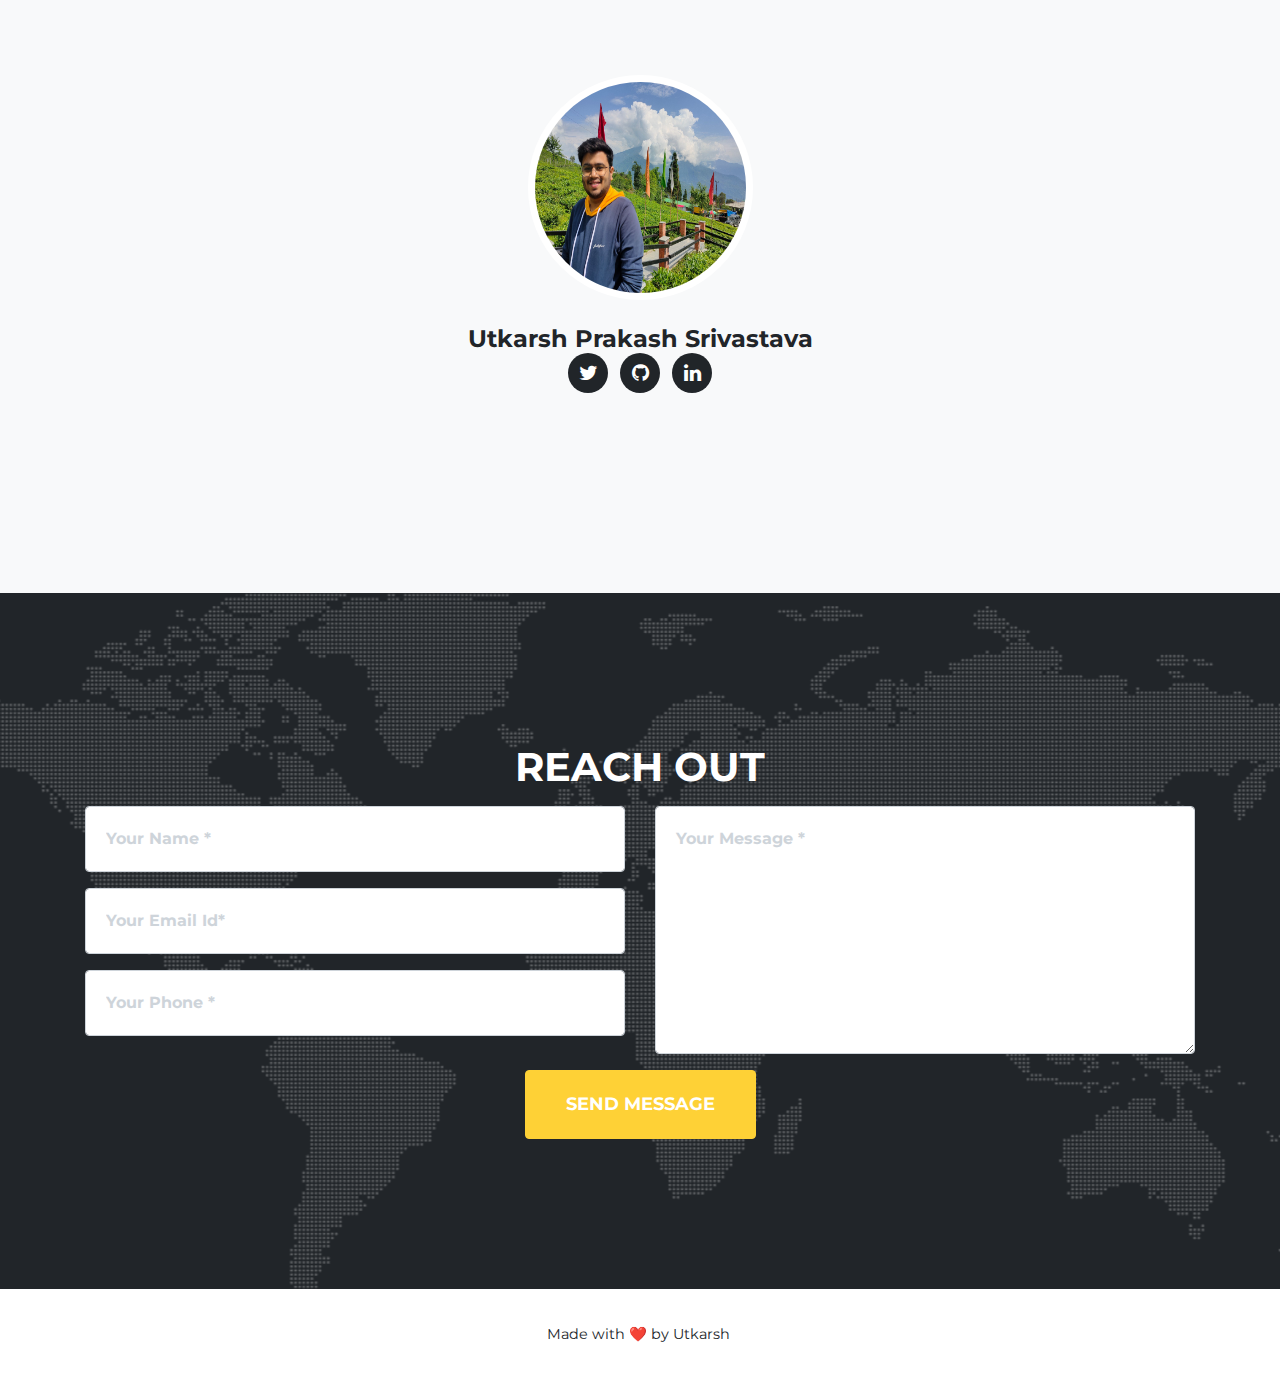
==== commit 3c72cba2: "Update index.html" ====
--- a/index.html
+++ b/index.html
@@ -149,6 +149,7 @@
         }
             ><span>Download CV</span></button>
         </a>
+      <h2> All my certificaates can be viewed <a href="https://github.com/utkarsh231/Certificates" target="_blank"> here </a> </h2>
   </div>
 </div>
 
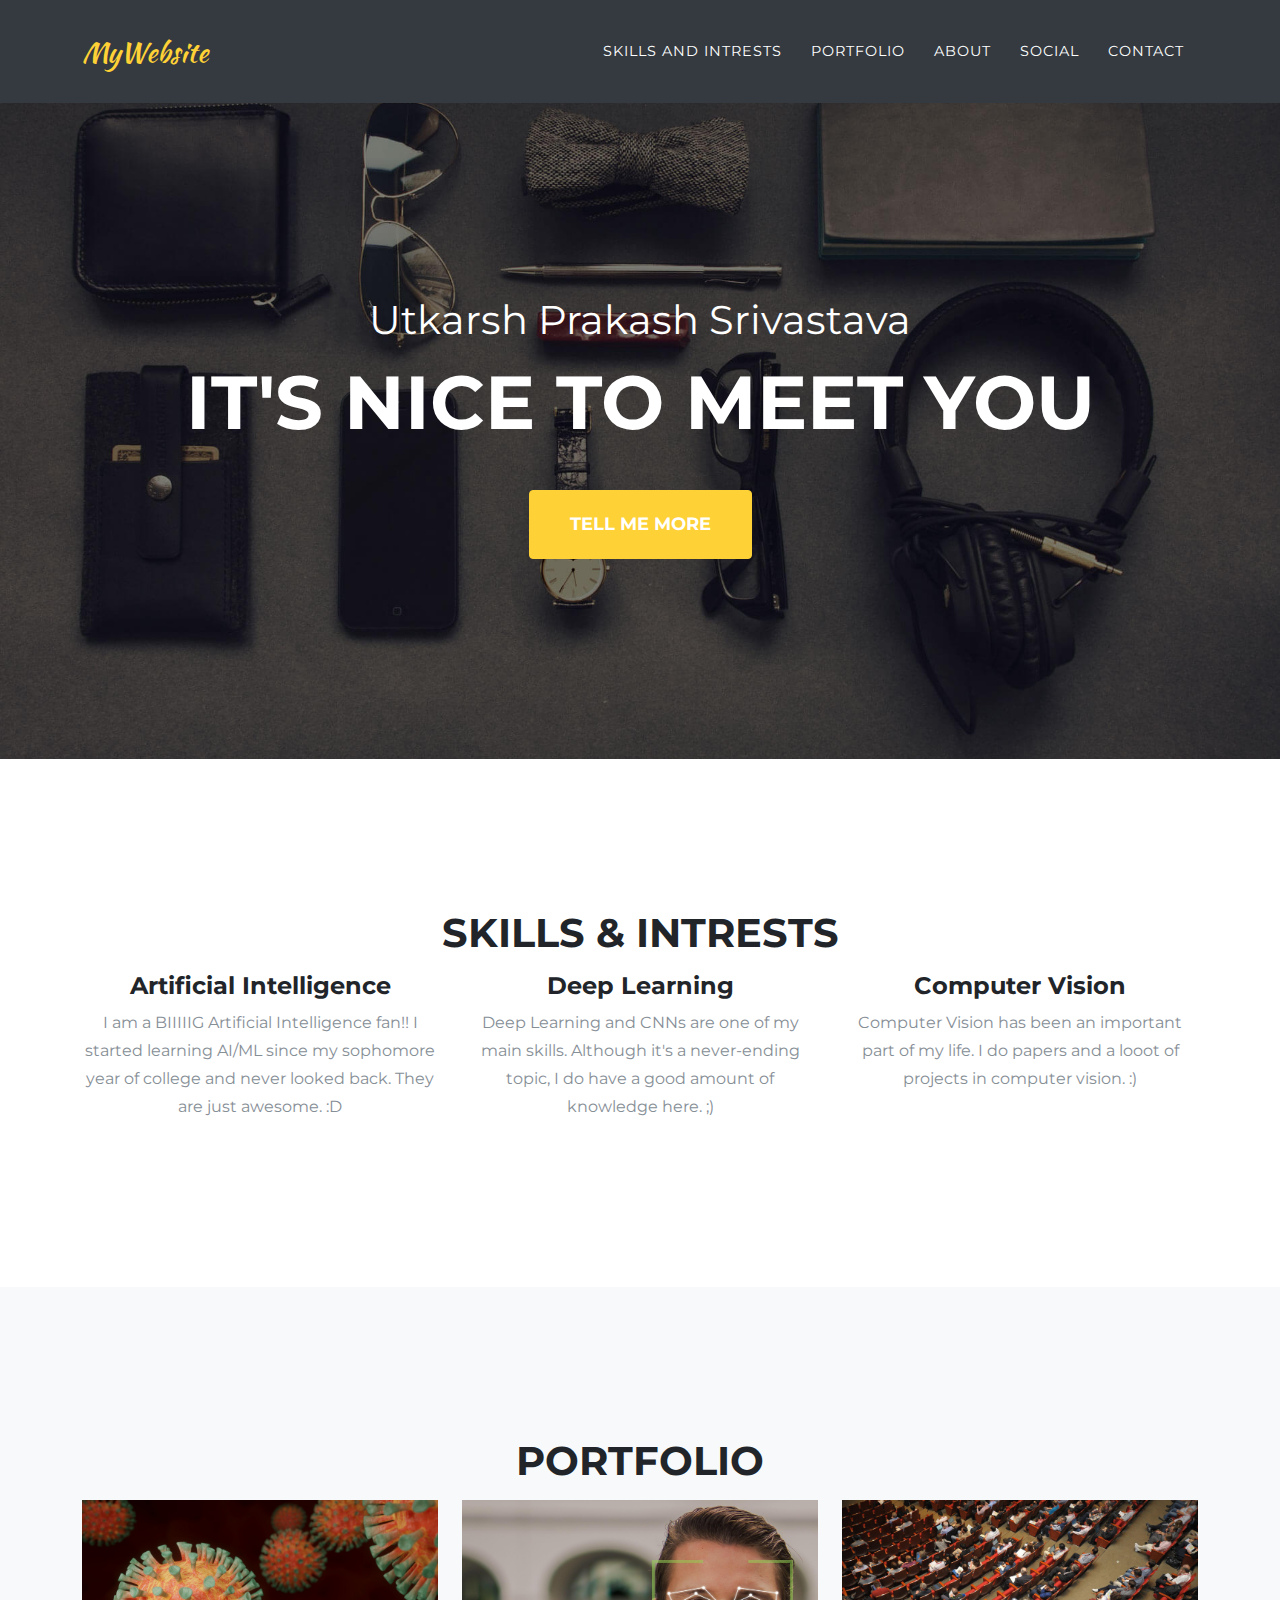
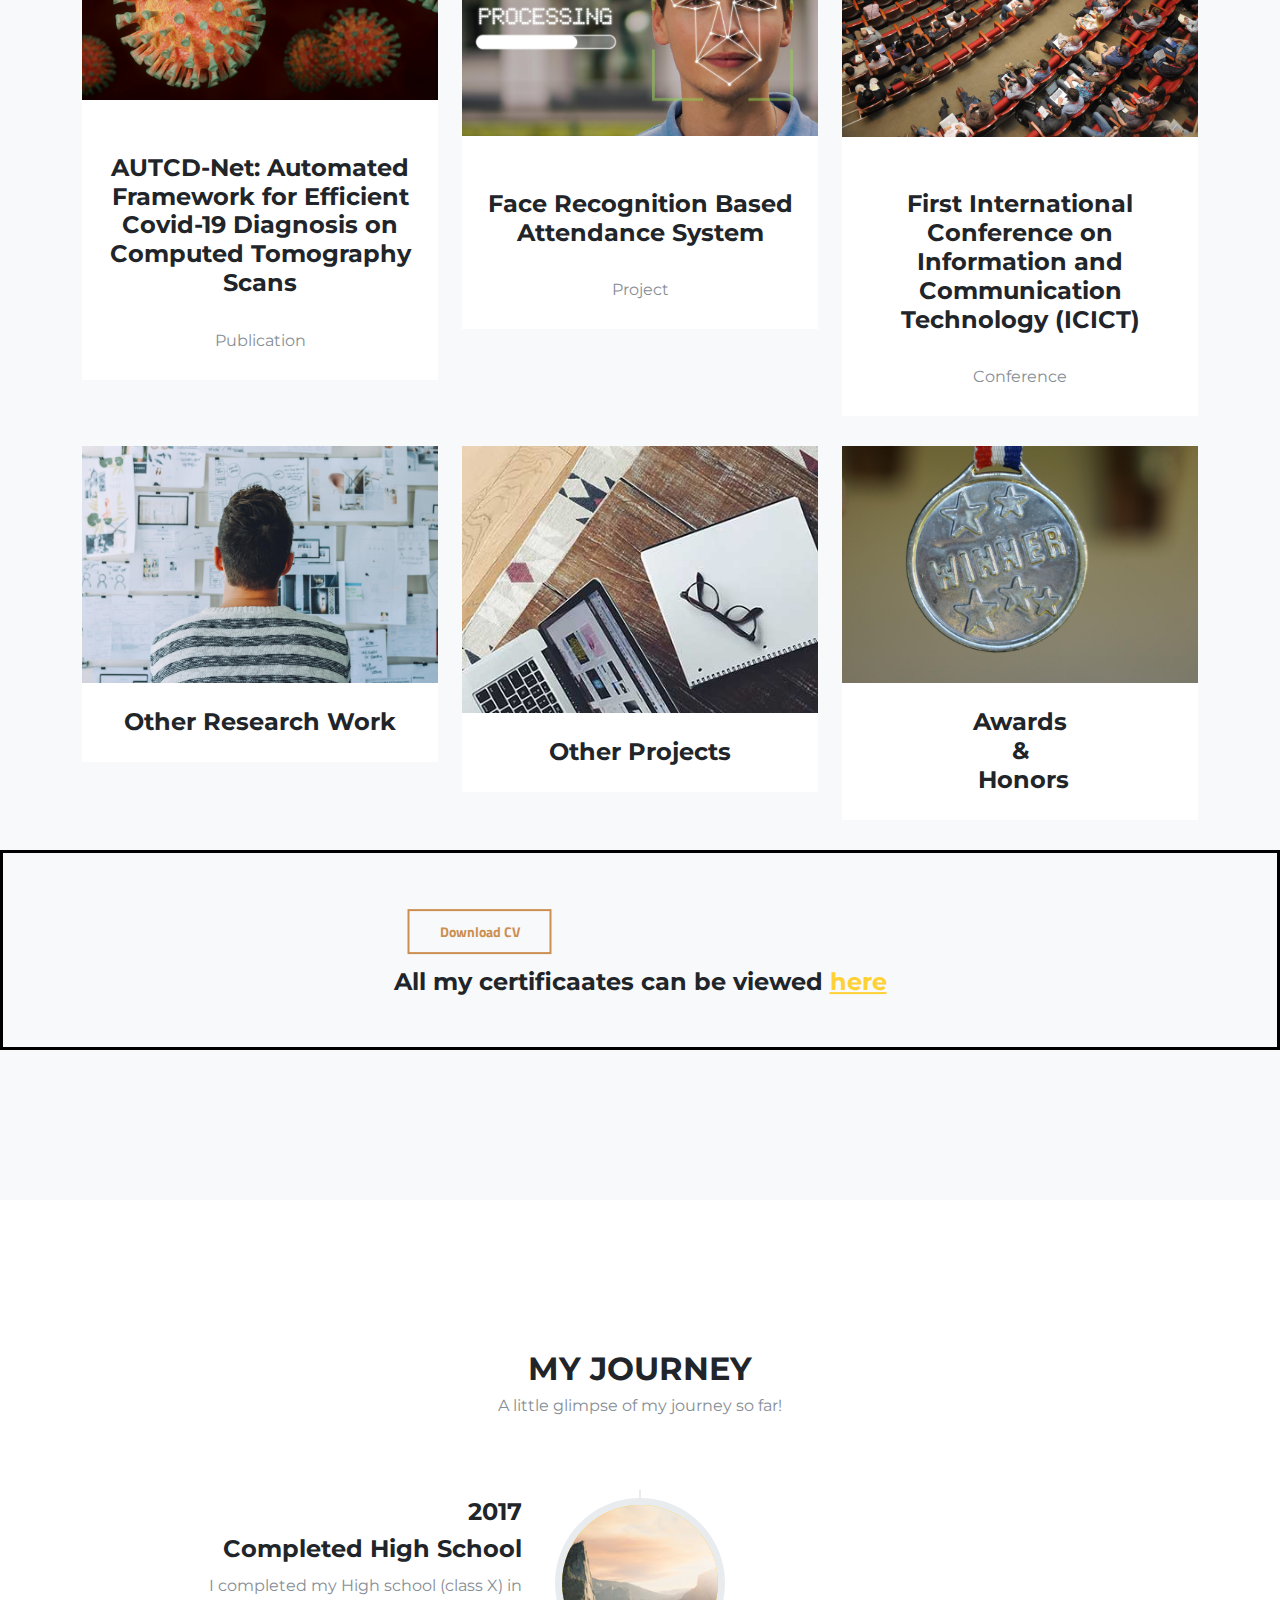
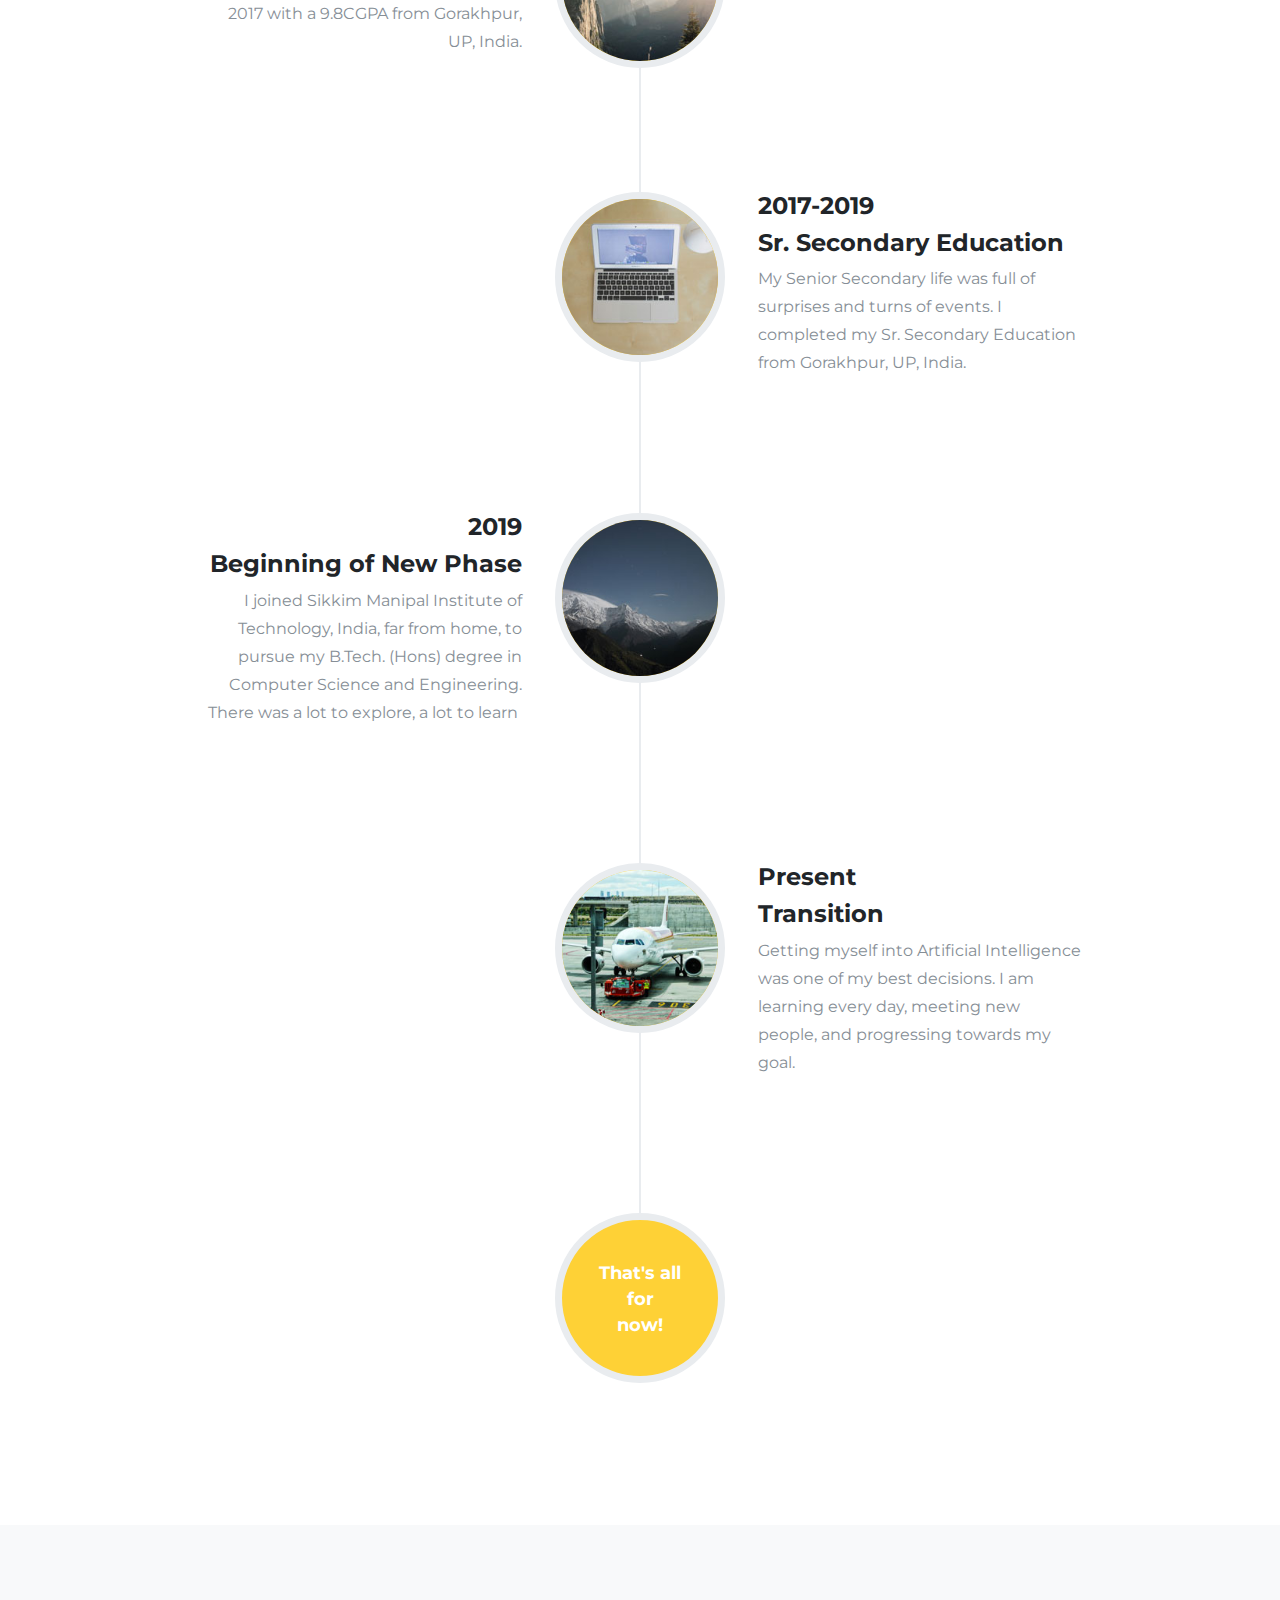
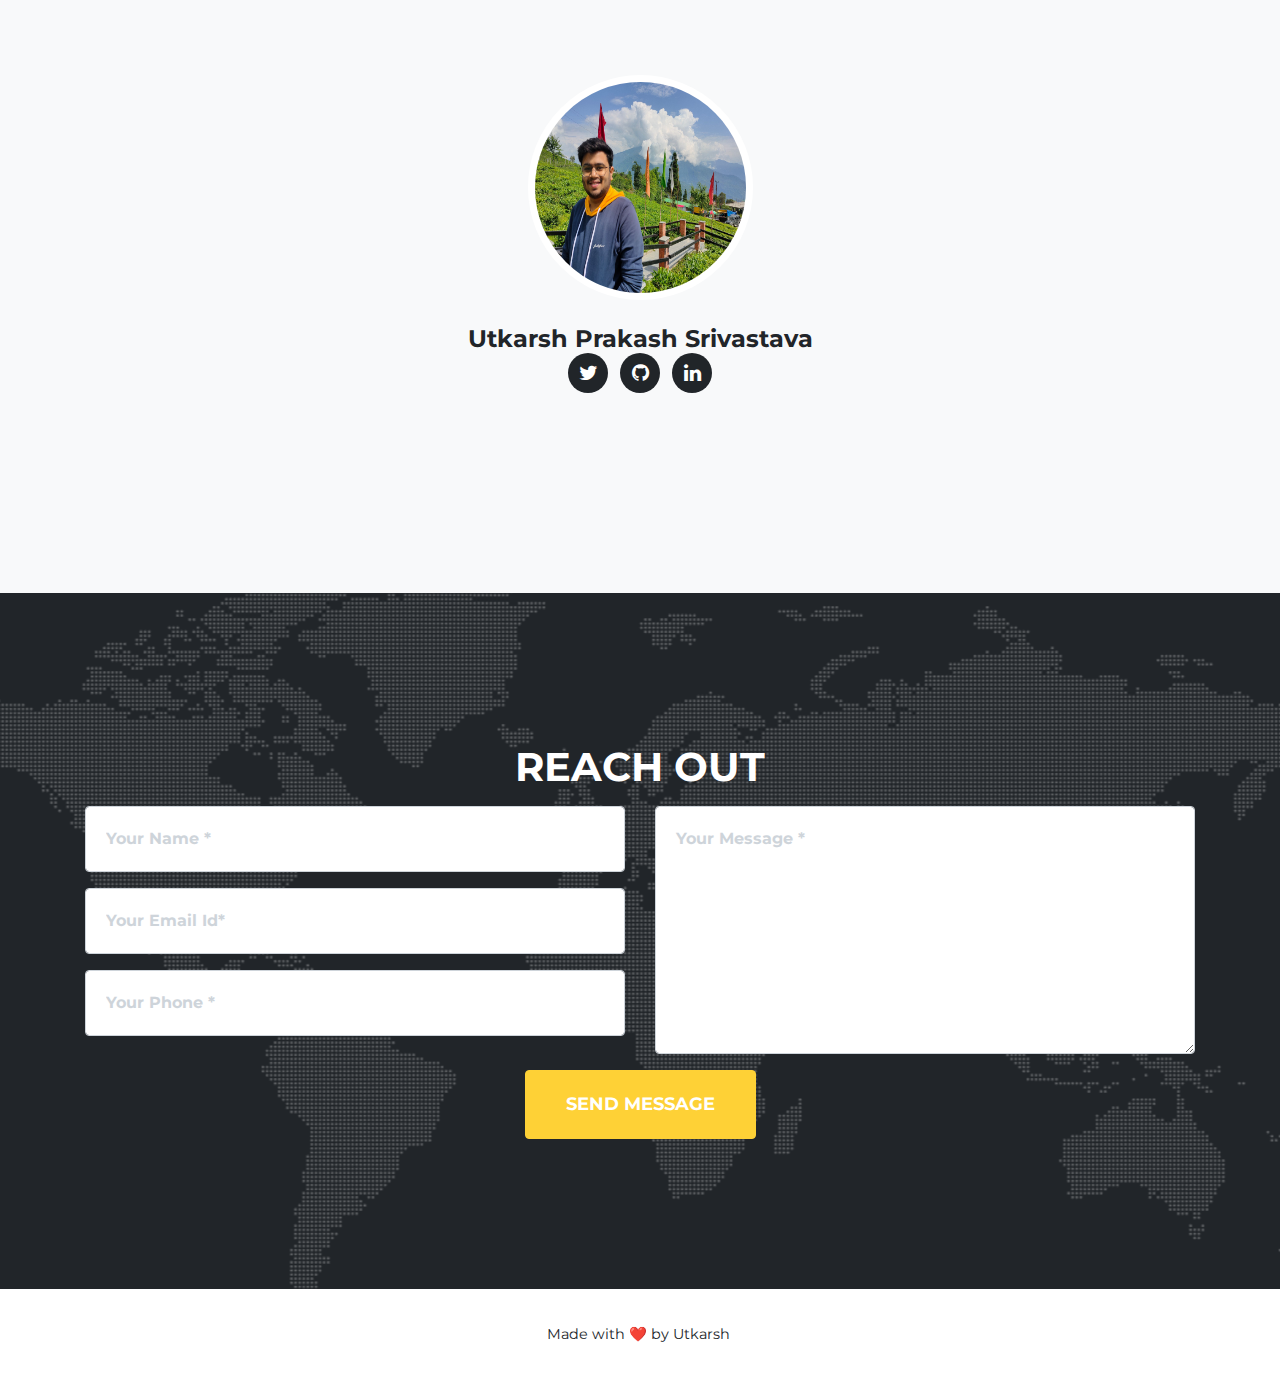
==== commit 202a0dbf: "Update index.html" ====
--- a/index.html
+++ b/index.html
@@ -149,7 +149,8 @@
         }
             ><span>Download CV</span></button>
         </a>
-      <h2> All my certificaates can be viewed <a href="https://github.com/utkarsh231/Certificates" target="_blank"> here </a> </h2>
+      <br>
+      <h4> All my certificaates can be viewed <a href="https://github.com/utkarsh231/Certificates" target="_blank"> here </a> </h4>
   </div>
 </div>
 
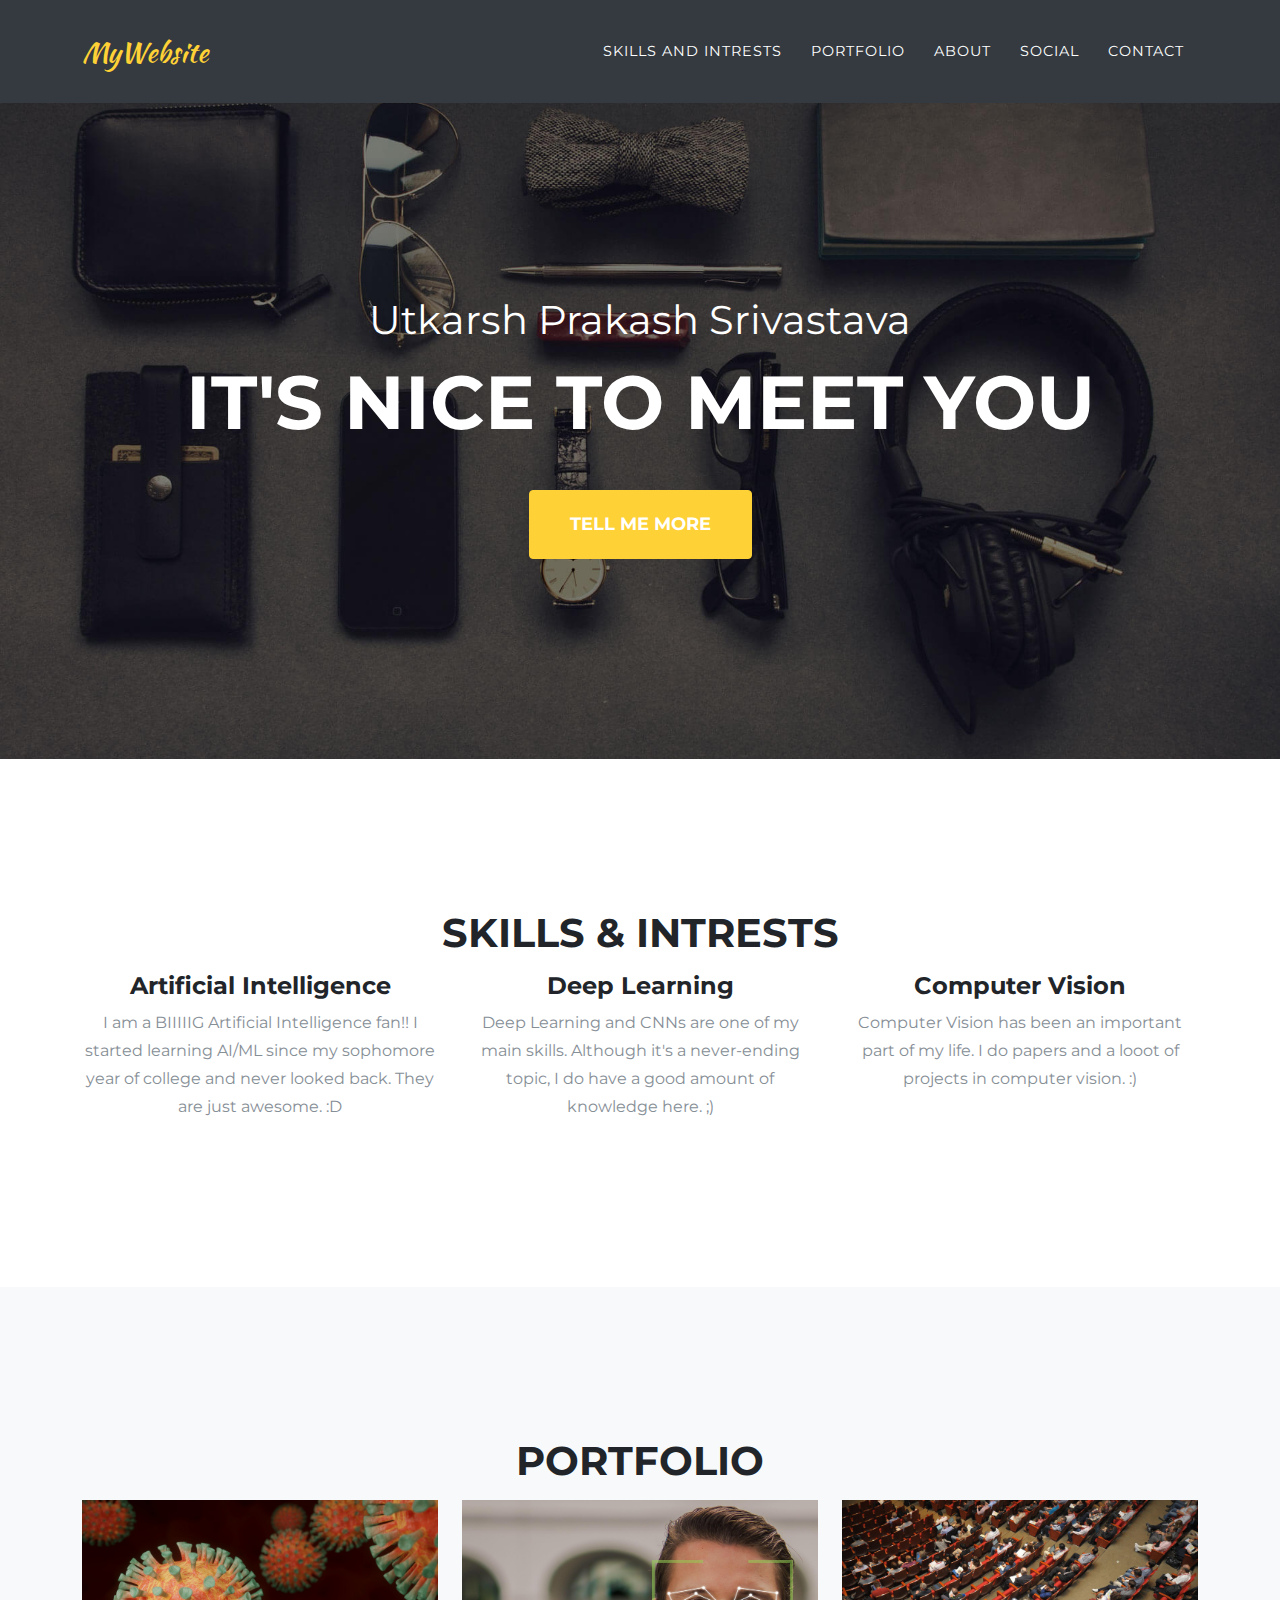
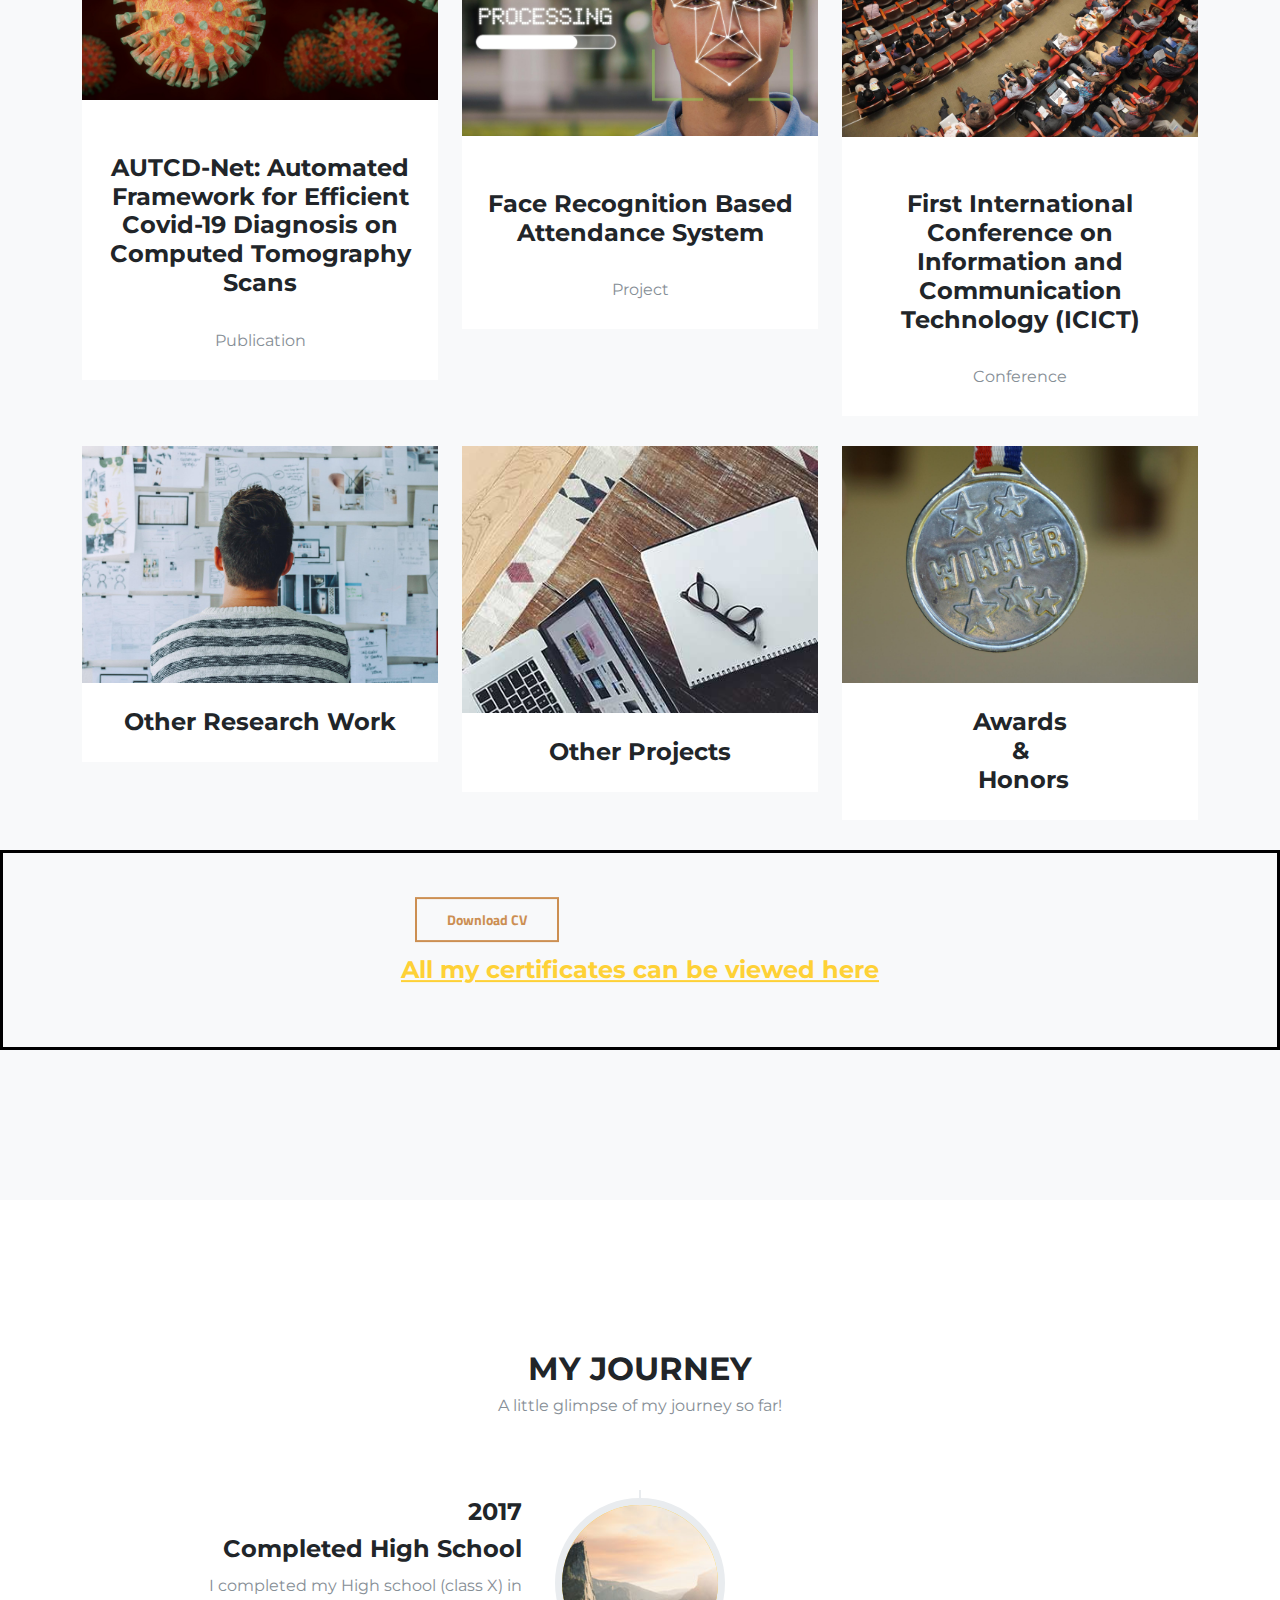
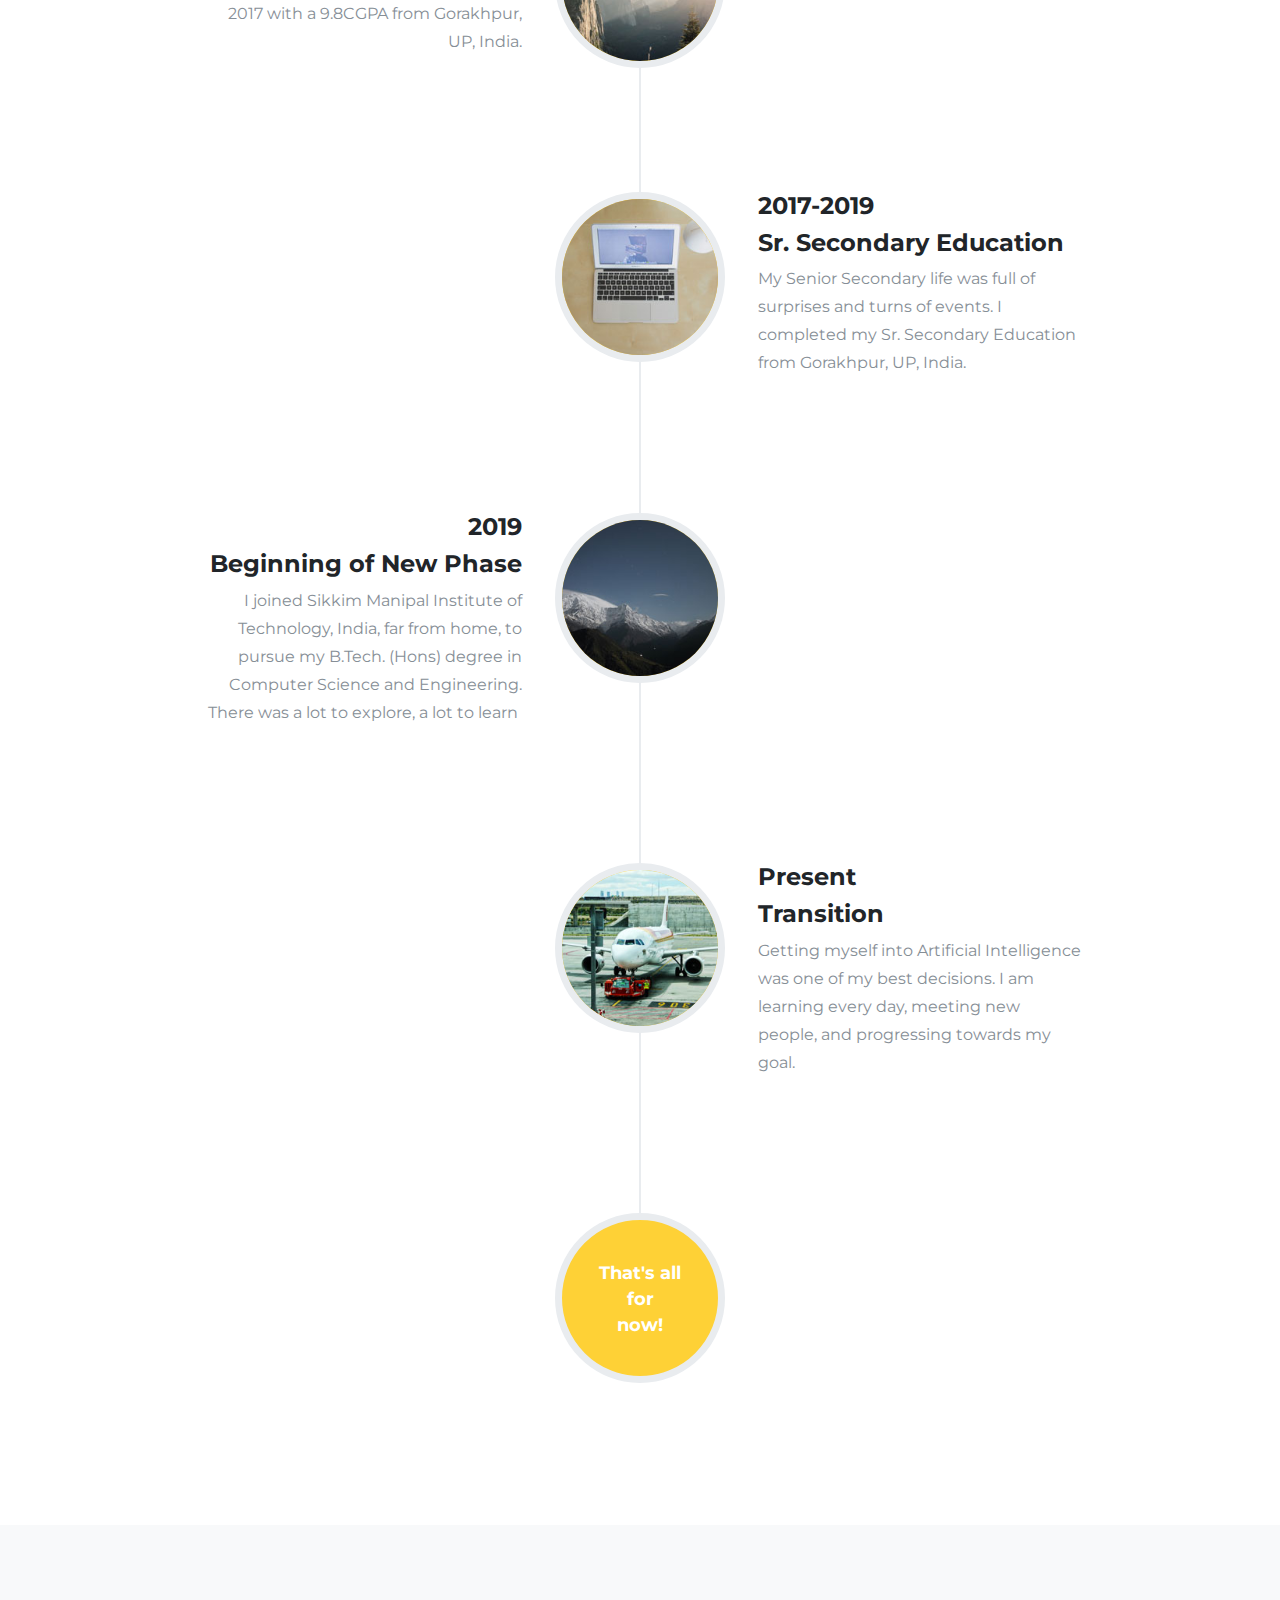
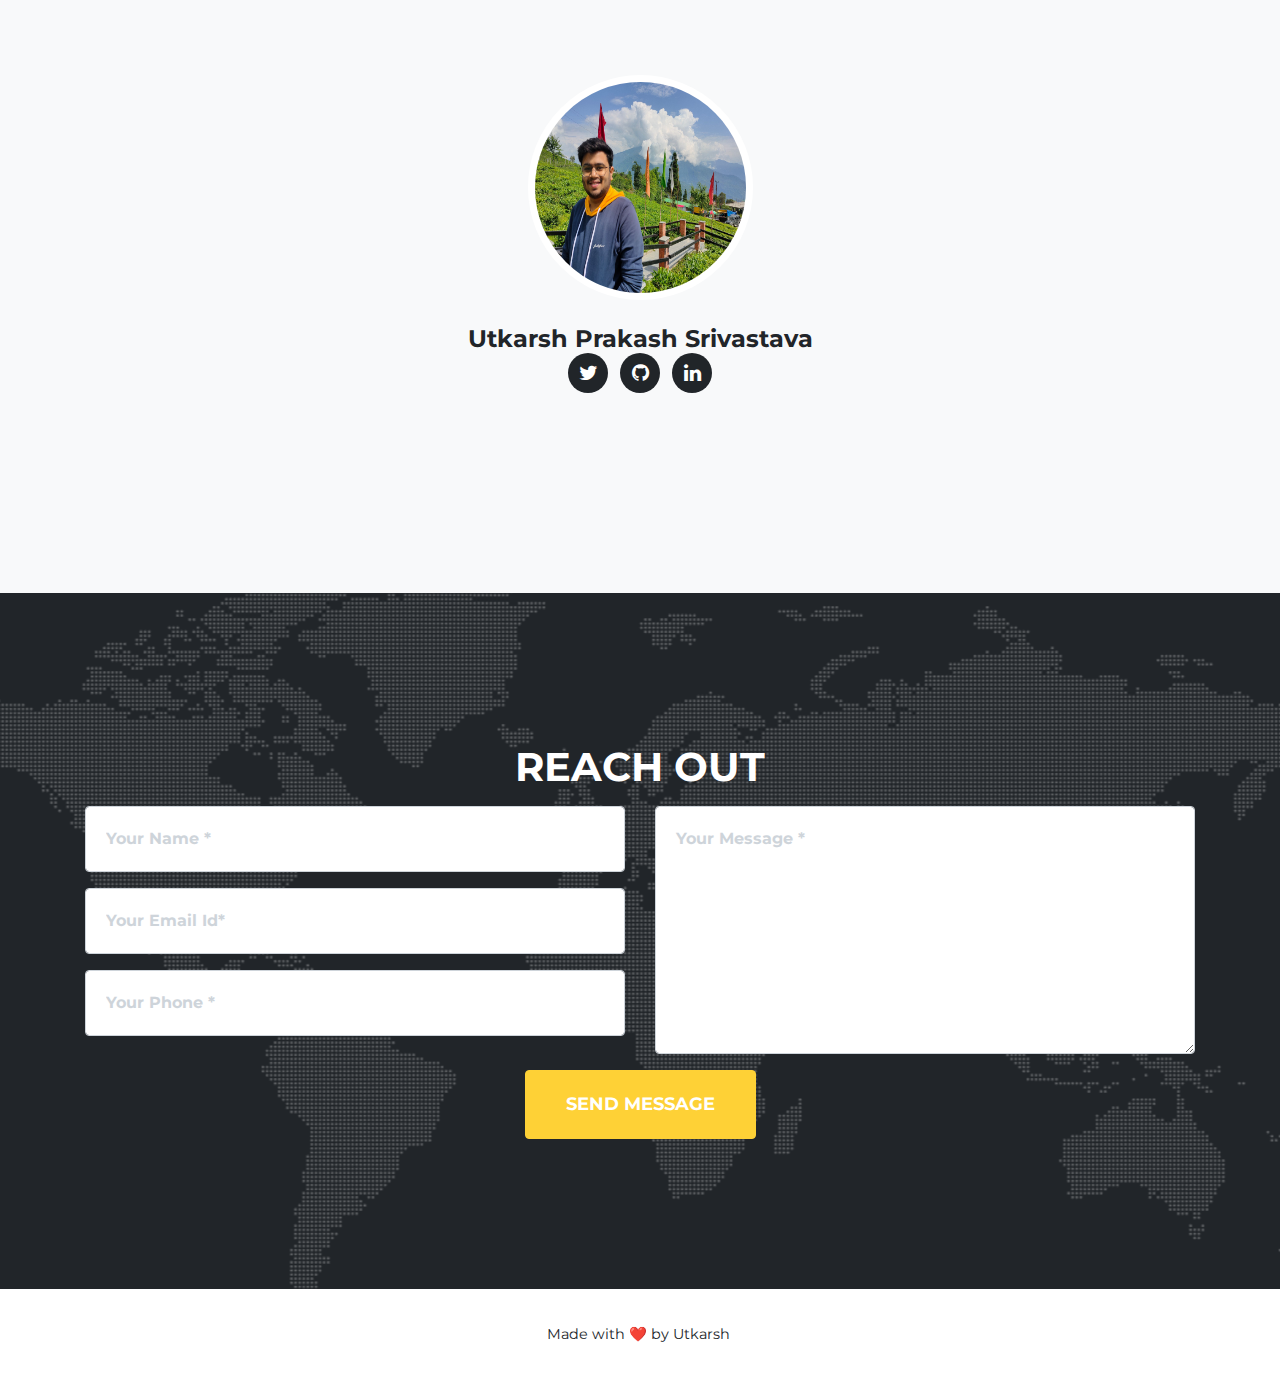
==== commit d3ccbed2: "Update index.html" ====
--- a/index.html
+++ b/index.html
@@ -148,10 +148,10 @@
         <button class="button" type="button" data-hover="Thank You!"
         }
             ><span>Download CV</span></button>
+            <h4> All my certificates can be viewed <a href="https://github.com/utkarsh231/Certificates" target="_blank"> here </a> </h4>
         </a>
       <br>
-      <h4> All my certificaates can be viewed <a href="https://github.com/utkarsh231/Certificates" target="_blank"> here </a> </h4>
-  </div>
+    </div>  
 </div>
 
     </section>
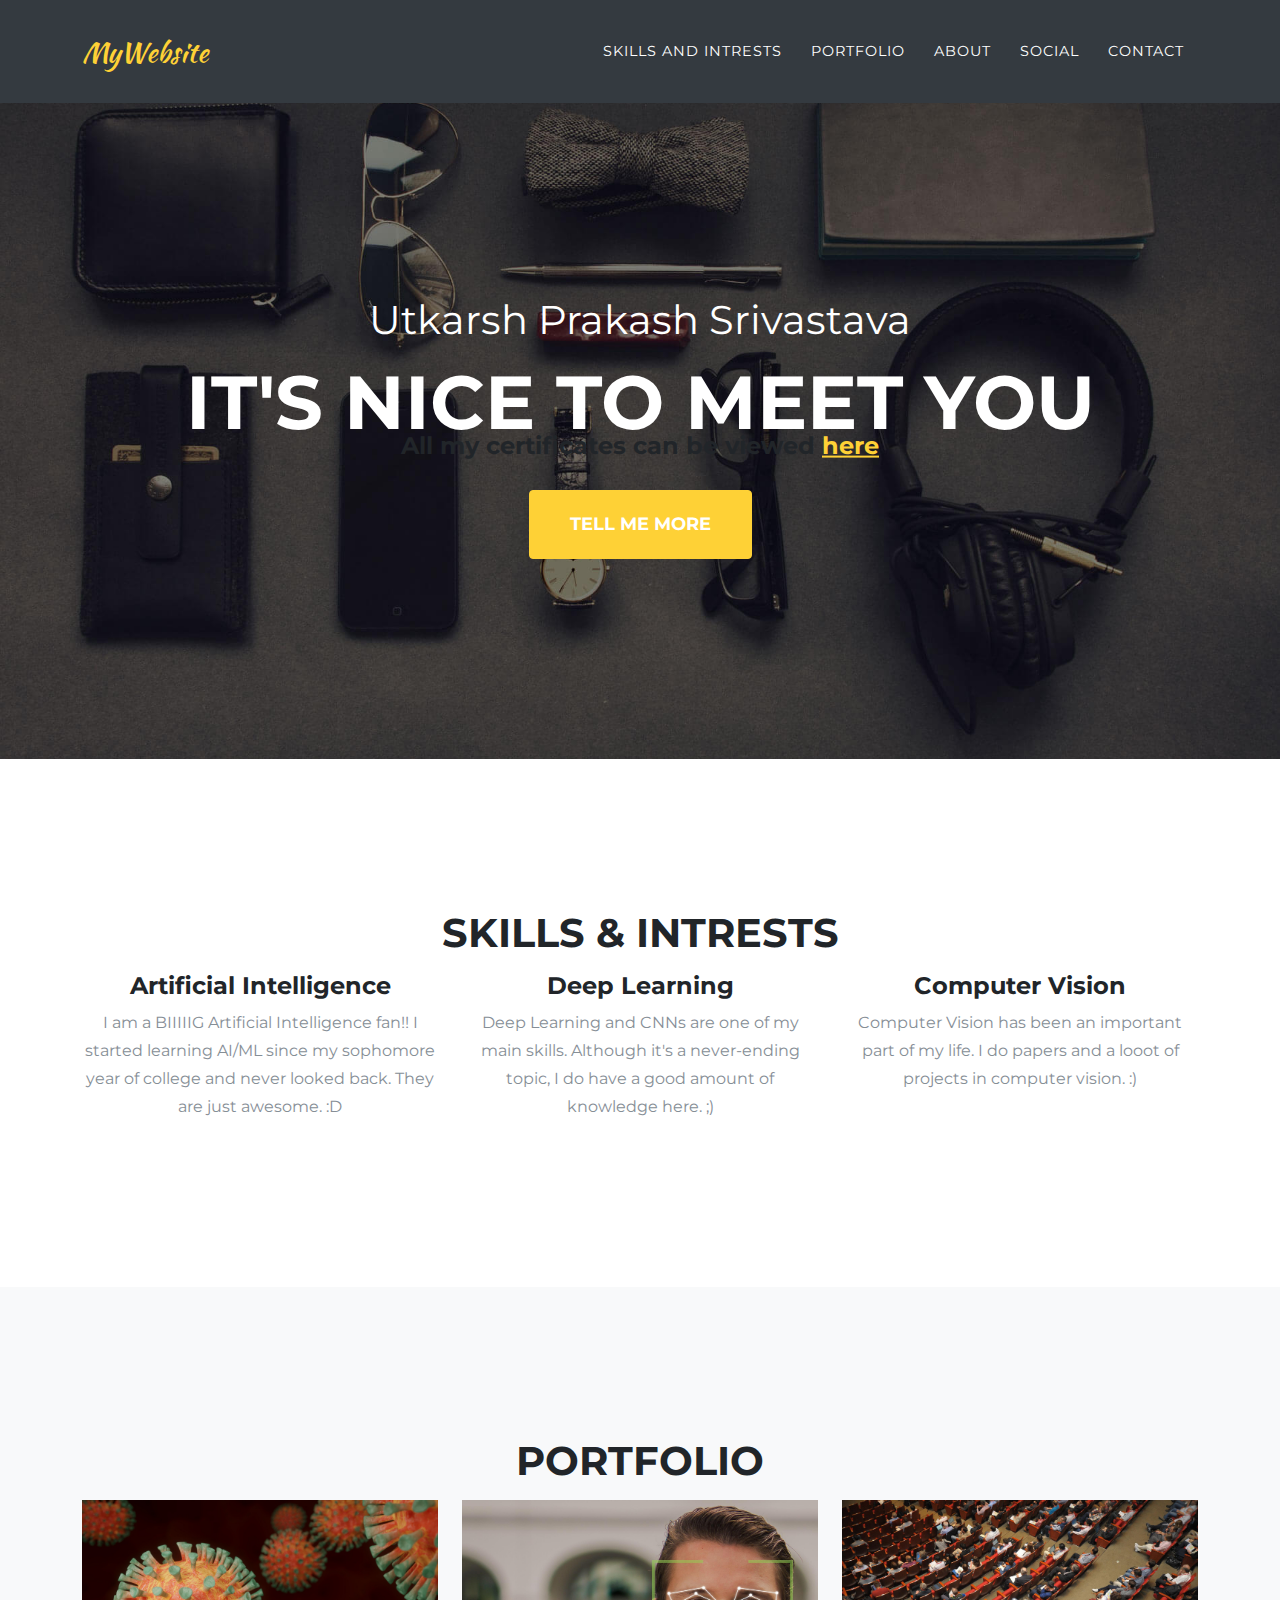
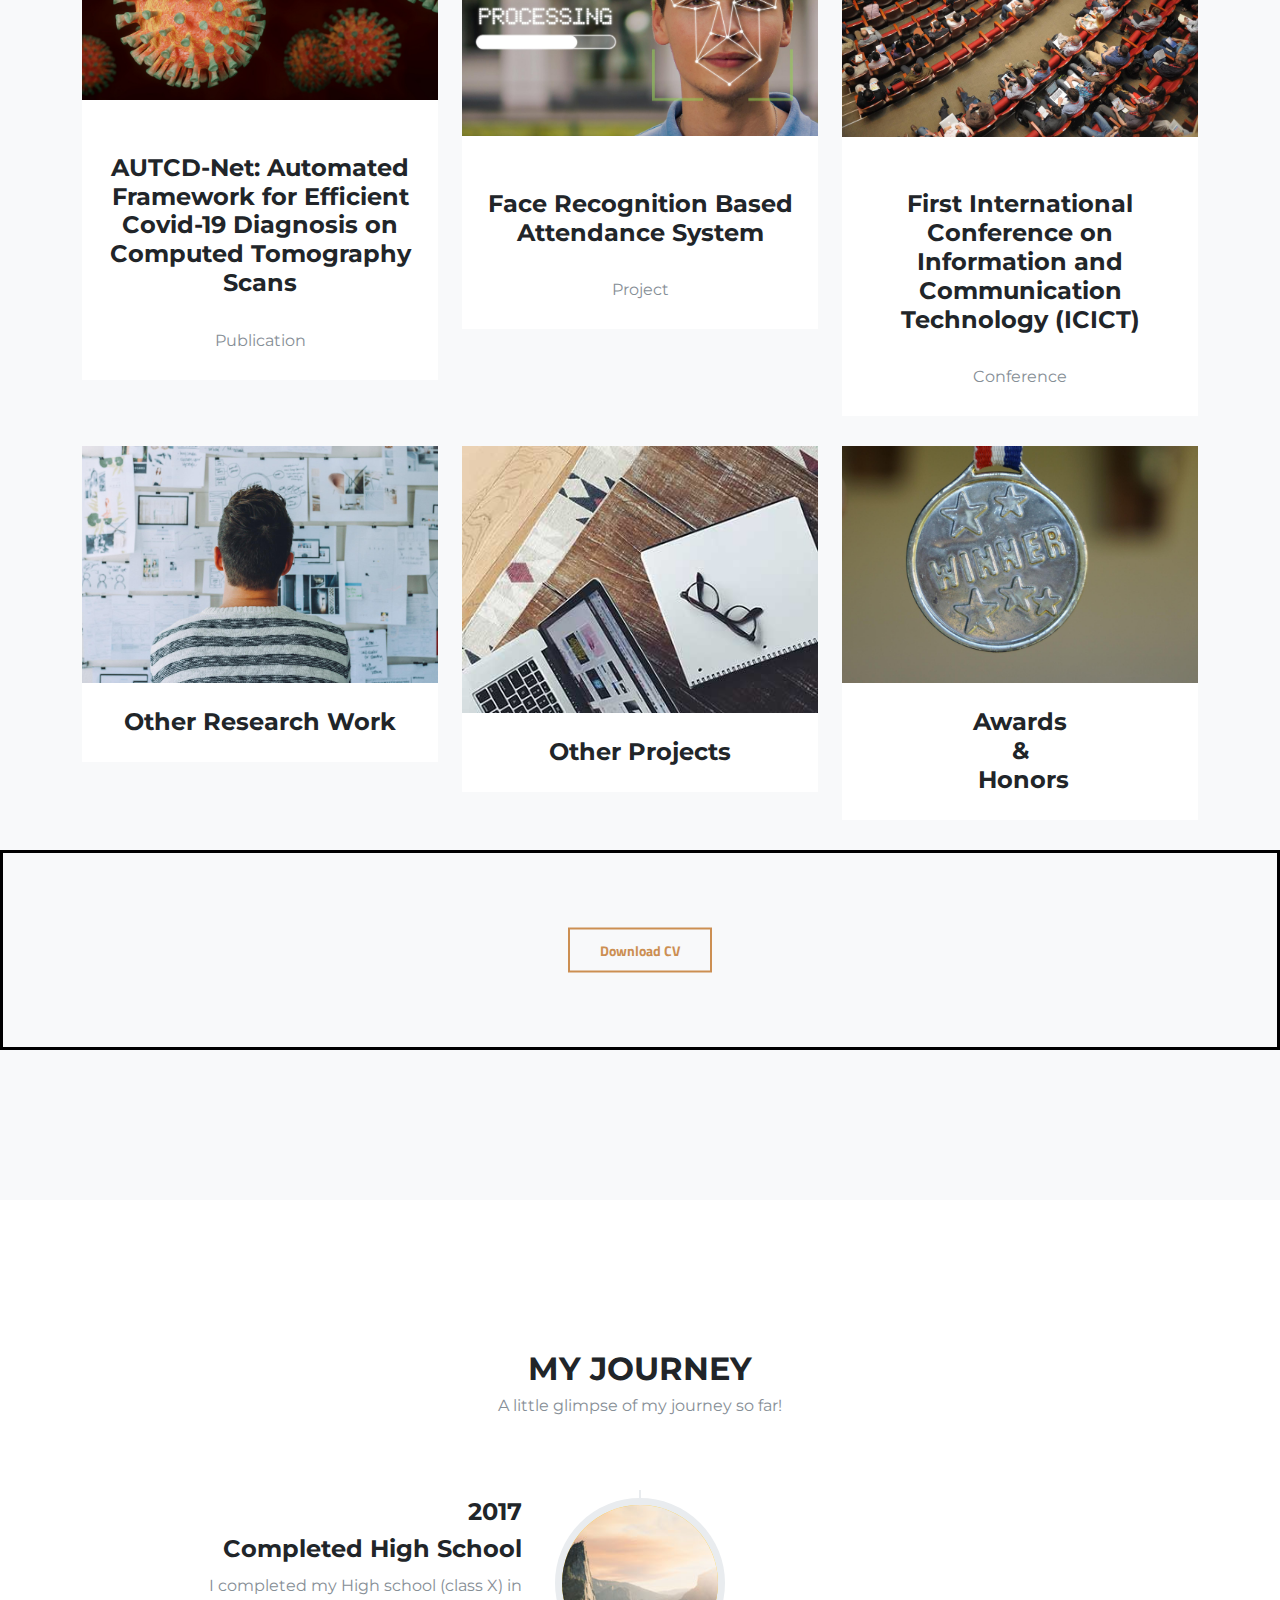
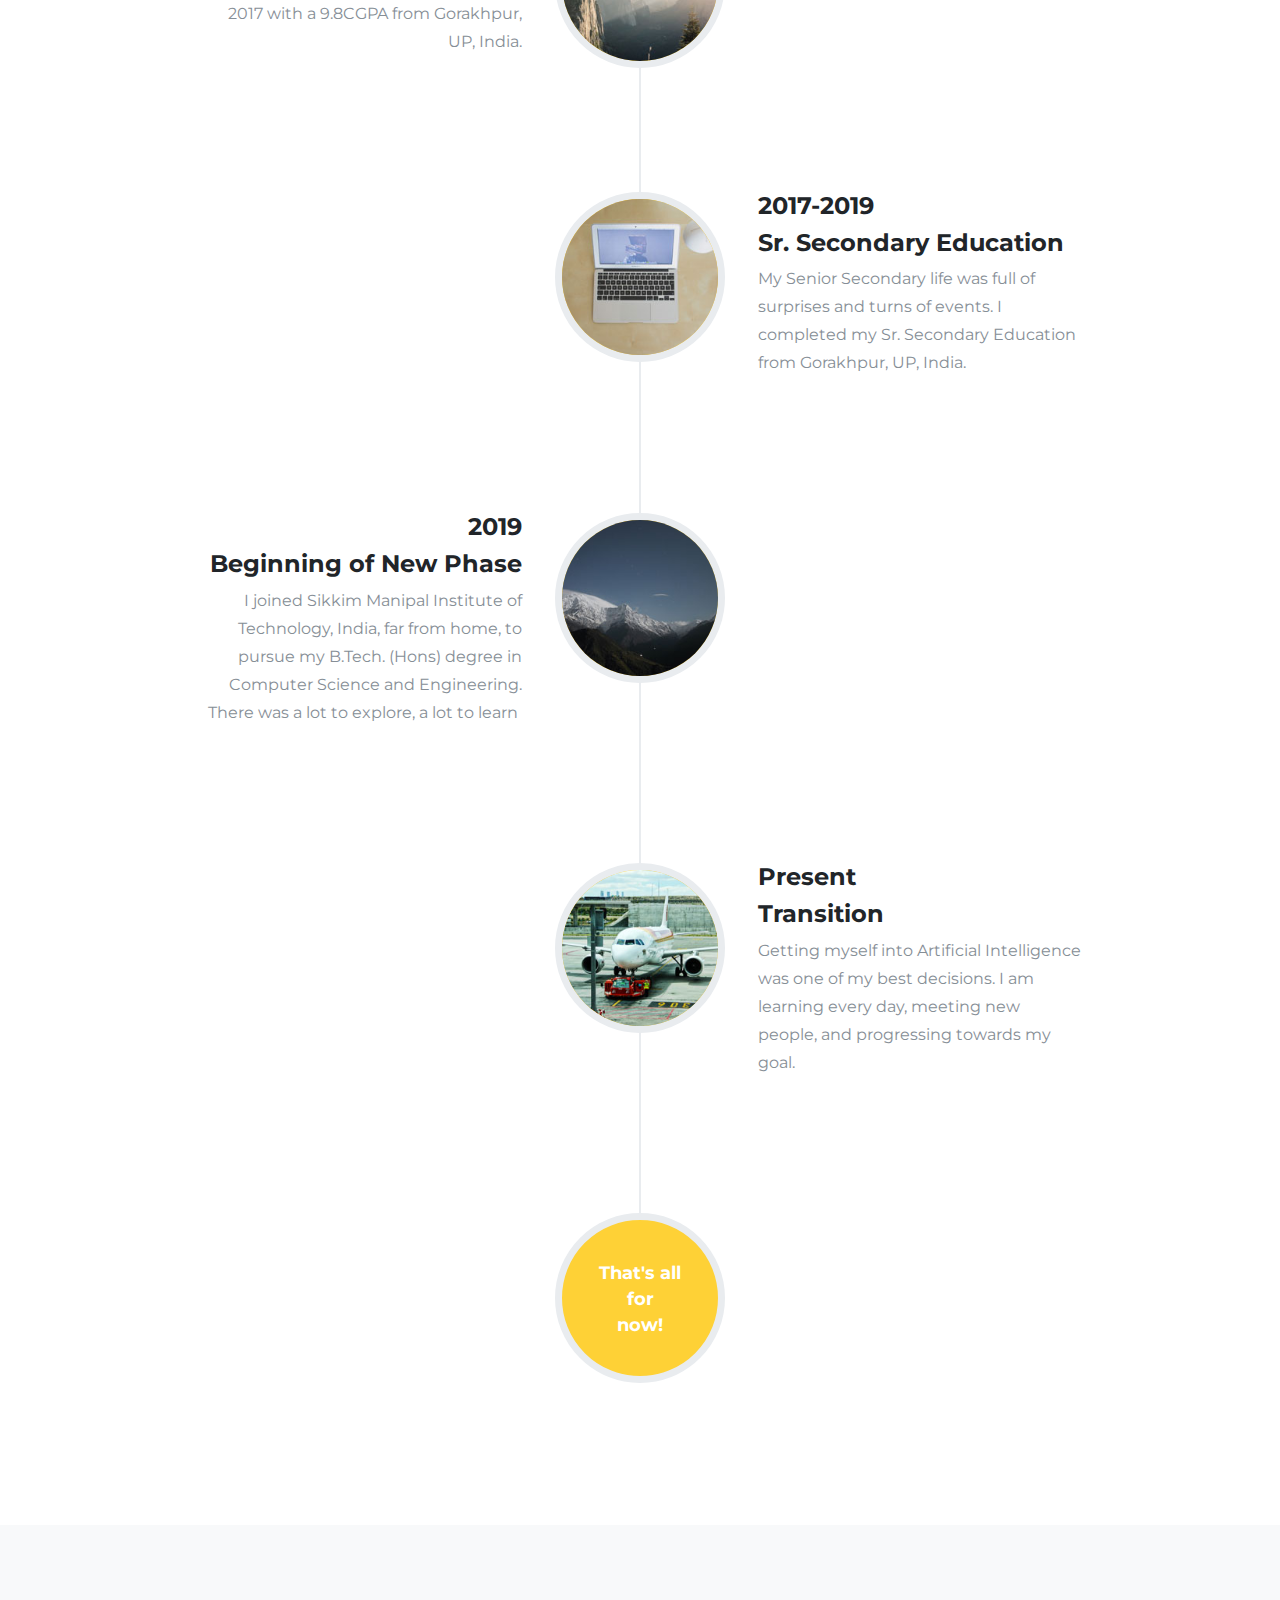
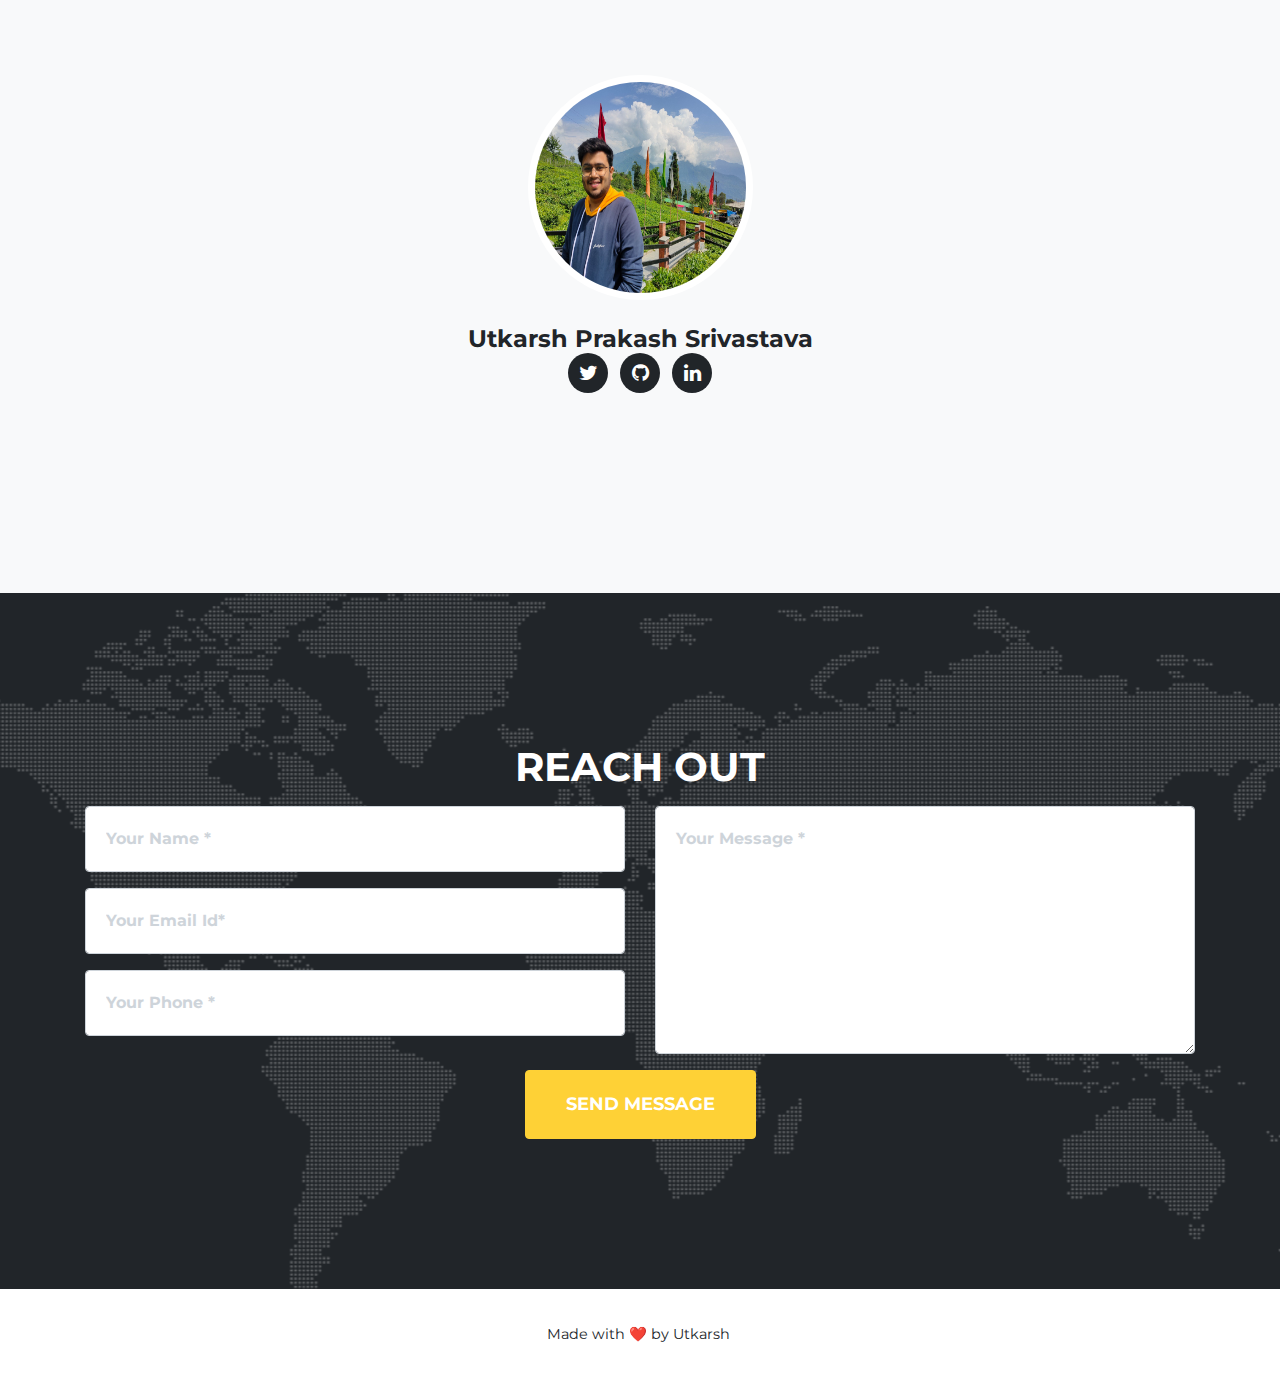
==== commit 26bfb01c: "Update index.html" ====
--- a/index.html
+++ b/index.html
@@ -148,12 +148,13 @@
         <button class="button" type="button" data-hover="Thank You!"
         }
             ><span>Download CV</span></button>
-            <h4> All my certificates can be viewed <a href="https://github.com/utkarsh231/Certificates" target="_blank"> here </a> </h4>
         </a>
       <br>
     </div>  
 </div>
-
+<div class="cvcenter">
+  <h4> All my certificates can be viewed <a href="https://github.com/utkarsh231/Certificates" target="_blank"> here </a> </h4>   
+</div>     
     </section>
     <section id="about">
         <div class="container">
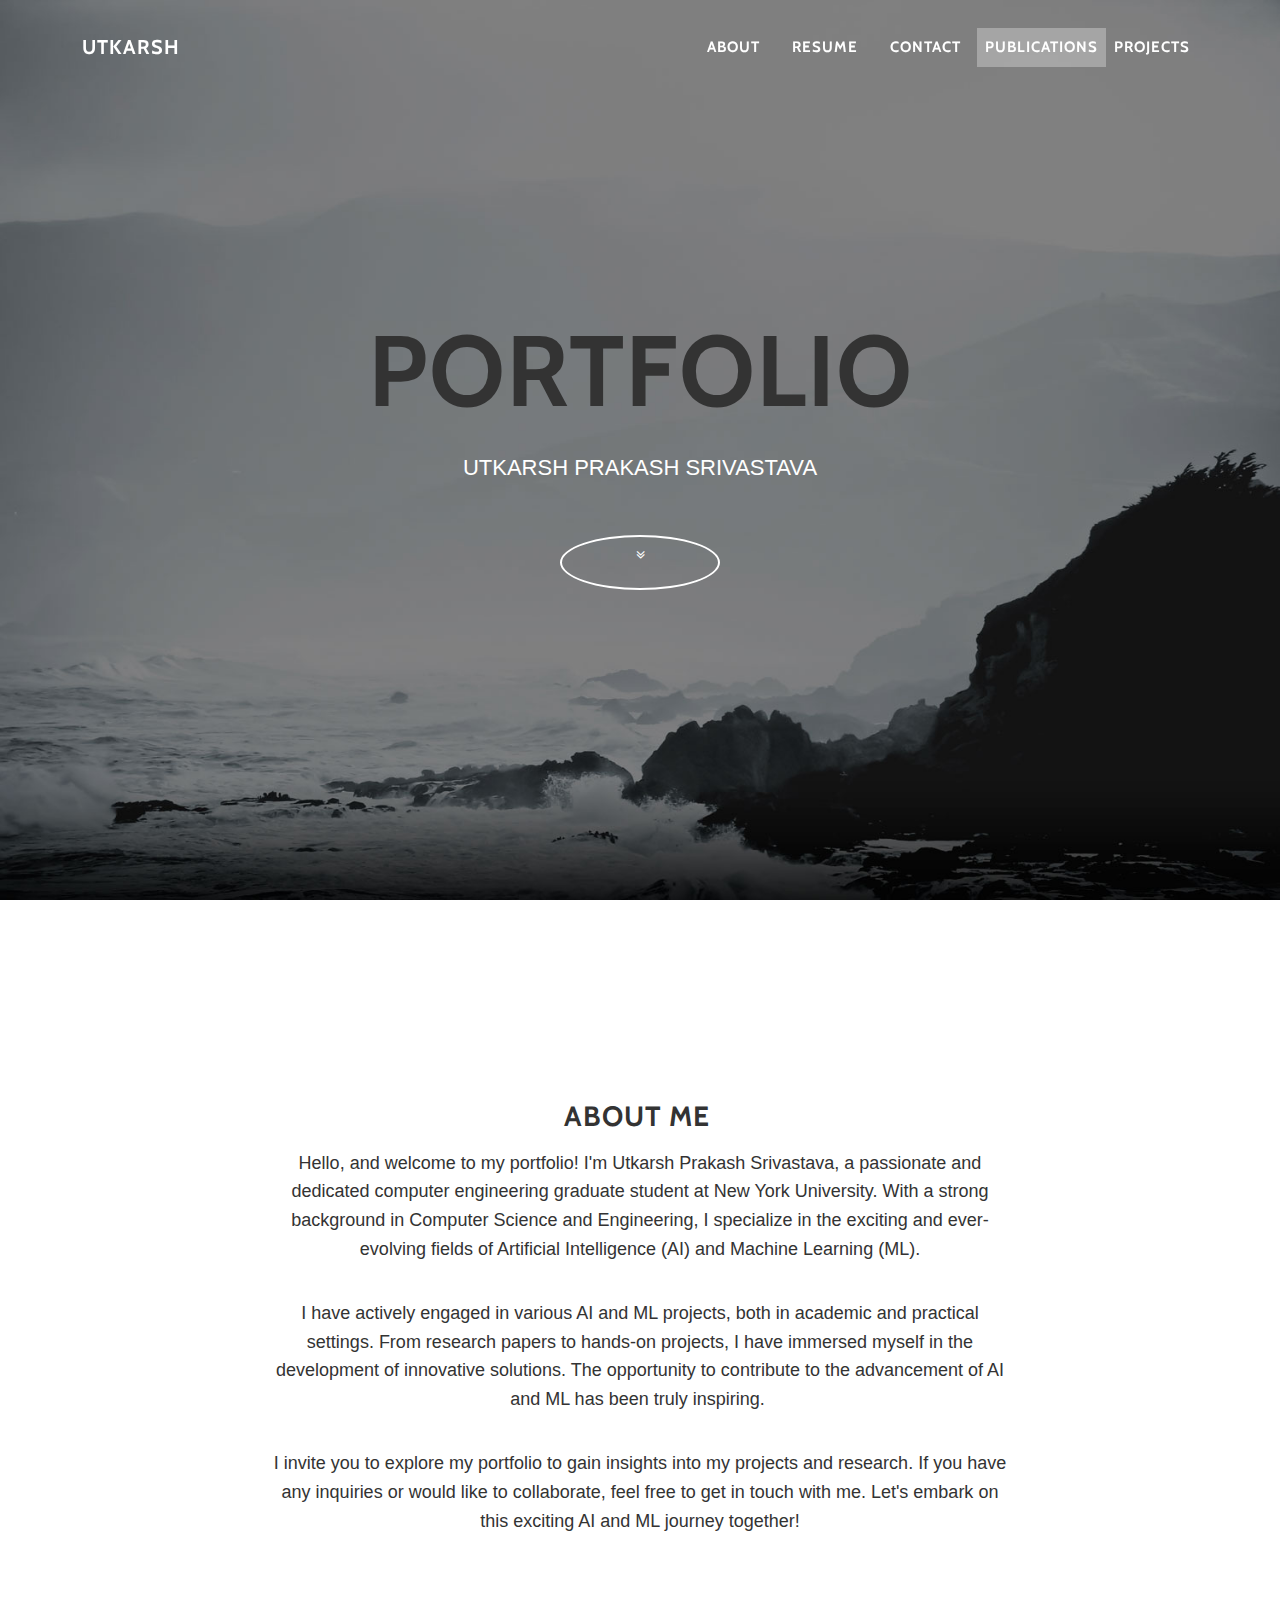
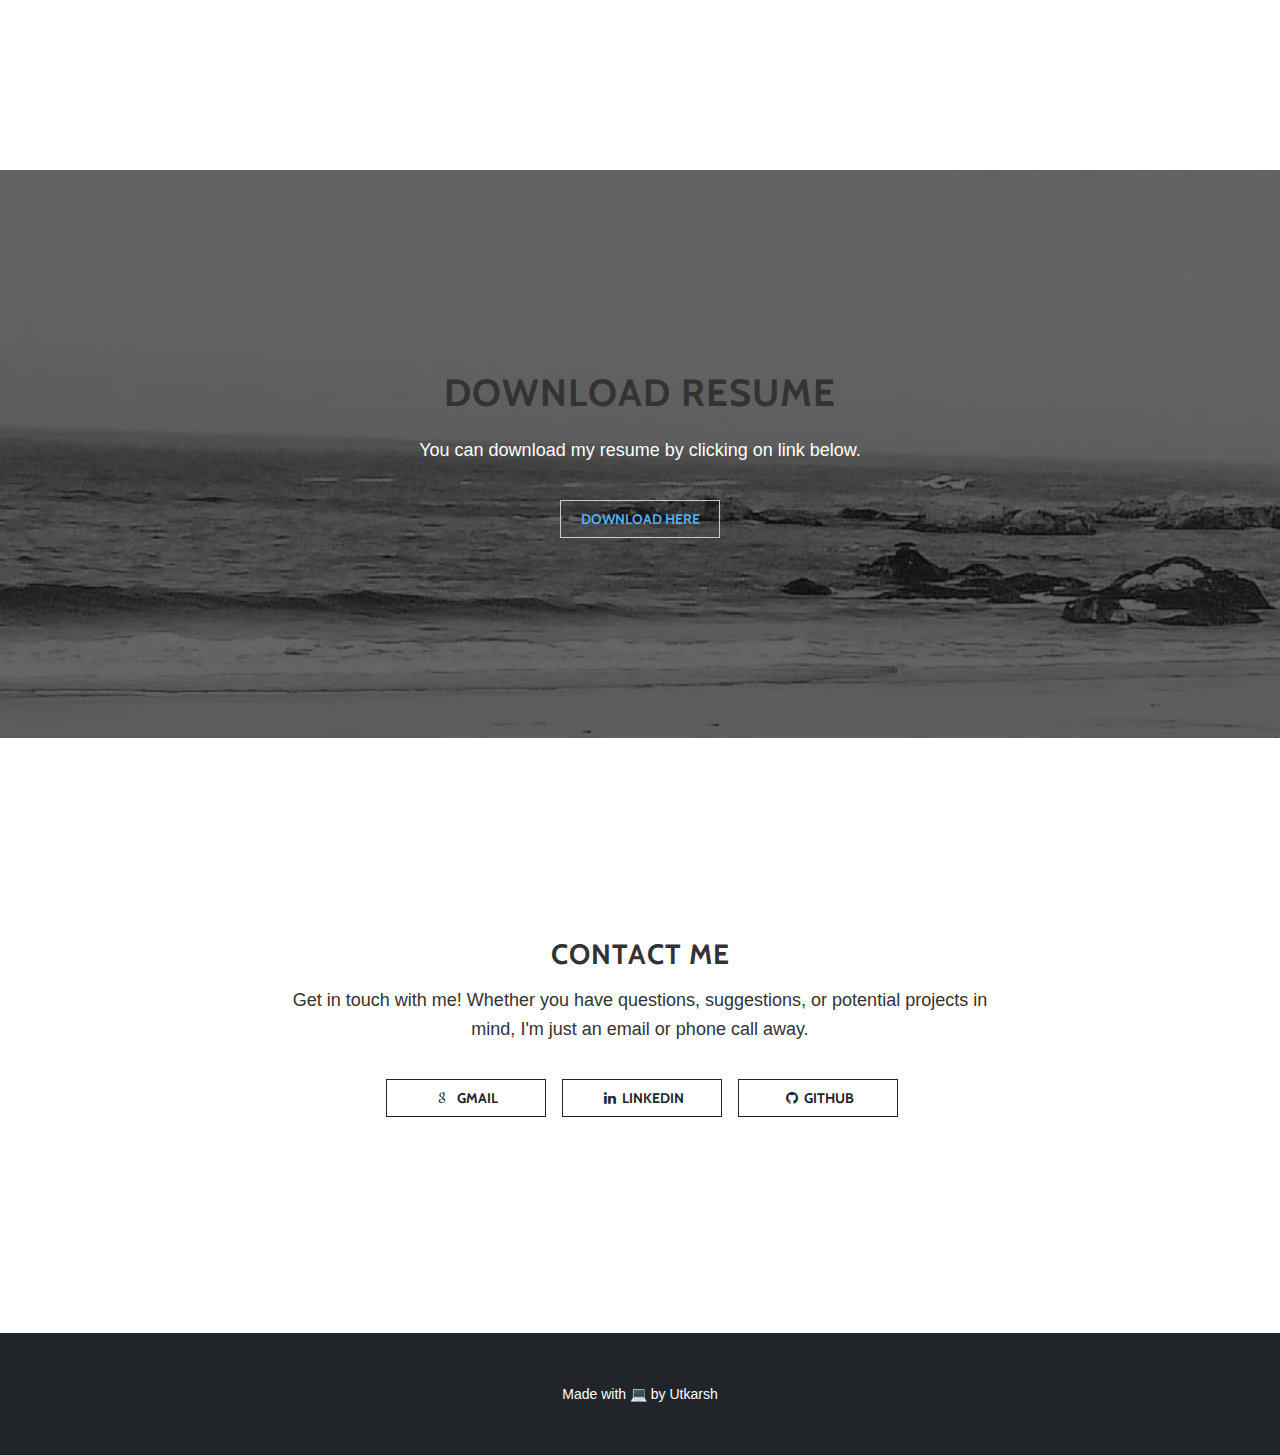
==== commit 0e3eb630: "Portfolio July 2023" ====
--- a/index.html
+++ b/index.html
@@ -1,399 +1,100 @@
 <!DOCTYPE html>
-<html>
+<html data-bs-theme="light" lang="en">
 
 <head>
     <meta charset="utf-8">
     <meta name="viewport" content="width=device-width, initial-scale=1.0, shrink-to-fit=no">
     <title>Home - Brand</title>
     <link rel="stylesheet" href="assets/bootstrap/css/bootstrap.min.css">
-    <link rel="stylesheet" href="assets/css/Kaushan%20Script.css">
-    <link rel="stylesheet" href="assets/css/Montserrat.css">
+    <link rel="stylesheet" href="assets/css/Cabin.css">
+    <link rel="stylesheet" href="assets/css/Lora.css">
     <link rel="stylesheet" href="assets/css/Titillium%20Web.css">
     <link rel="stylesheet" href="assets/fonts/font-awesome.min.css">
+    <link rel="stylesheet" href="assets/fonts/line-awesome.min.css">
+    <link rel="stylesheet" href="assets/css/animate.min.css">
     <link rel="stylesheet" href="assets/css/Button-Change-Text-on-Hover.css">
+    <link rel="stylesheet" href="assets/css/Features-Boxed-Remixed-custom.css">
+    <link rel="stylesheet" href="assets/css/Features-Boxed-Remixed-Features-Boxed.css">
+    <link rel="stylesheet" href="assets/css/Features-Boxed-Remixed-style.css">
+    <link rel="stylesheet" href="assets/css/Features-Boxed-Remixed.css">
+    <link rel="stylesheet" href="assets/css/Lightbox-Gallery-baguetteBox.min.css">
 </head>
 
-<body id="page-top" data-bs-spy="scroll" data-bs-target="#mainNav" data-bs-offset="54">
-    <nav class="navbar navbar-dark navbar-expand-lg fixed-top bg-dark" id="mainNav">
-        <div class="container"><a class="navbar-brand" href="#page-top">MyWebsite</a><button data-bs-toggle="collapse" data-bs-target="#navbarResponsive" class="navbar-toggler navbar-toggler-right" type="button" aria-controls="navbarResponsive" aria-expanded="false" aria-label="Toggle navigation"><i class="fa fa-bars"></i></button>
+<body id="page-top" data-bs-spy="scroll" data-bs-target="#mainNav" data-bs-offset="77">
+    <nav class="navbar navbar-expand-md fixed-top navbar-light" id="mainNav">
+        <div class="container"><a class="navbar-brand" href="#">Utkarsh</a><button data-bs-toggle="collapse" class="navbar-toggler navbar-toggler-right" data-bs-target="#navbarResponsive" type="button" aria-controls="navbarResponsive" aria-expanded="false" aria-label="Toggle navigation" value="Menu"><i class="fa fa-bars"></i></button>
             <div class="collapse navbar-collapse" id="navbarResponsive">
-                <ul class="navbar-nav ms-auto text-uppercase">
-                    <li class="nav-item"><a class="nav-link" href="#skills">SKILLS AND INTRESTS</a></li>
-                    <li class="nav-item"><a class="nav-link" href="#portfolio">Portfolio</a></li>
-                    <li class="nav-item"><a class="nav-link" href="#about">About</a></li>
-                    <li class="nav-item"><a class="nav-link" href="#social">SOCIAL</a></li>
-                    <li class="nav-item"><a class="nav-link" href="#contact">Contact</a></li>
+                <ul class="navbar-nav ms-auto">
+                    <li class="nav-item nav-link"><a class="nav-link active" href="#about">About</a></li>
+                    <li class="nav-item nav-link"><a class="nav-link" href="#download">RESUME</a></li>
+                    <li class="nav-item nav-link"><a class="nav-link" href="#contact">contact</a></li>
+                </ul>
+                <ul class="navbar-nav">
+                    <li class="nav-item"><a class="nav-link active" href="index-1.html">PUBLICATIONS</a></li>
+                    <li class="nav-item"><a class="nav-link" href="index-2.html">PROJECTS</a></li>
+                    <li class="nav-item"></li>
                 </ul>
             </div>
         </div>
     </nav>
-    <header class="masthead" style="background-image:url('assets/img/header-bg.jpg');">
-        <div class="container">
-            <div class="intro-text">
-                <div class="intro-lead-in"><span>Utkarsh Prakash Srivastava</span></div>
-                <div class="intro-heading text-uppercase"><span>It's Nice To Meet You</span></div><a class="btn btn-primary btn-xl text-uppercase" role="button" href="#skills">Tell mE more</a>
+    <header class="masthead" style="background-image:url('assets/img/intro-bg.jpg');">
+        <div class="intro-body">
+            <div class="container">
+                <div class="row">
+                    <div class="col-lg-8 mx-auto">
+                        <h1 class="brand-heading">PORTFOLIO</h1>
+                        <p class="intro-text">UTKARSH PRAKASH SRIVASTAVA</p><a class="btn btn-link btn-circle" role="button" href="#about"><i class="fa fa-angle-double-down animated"></i></a>
+                    </div>
+                </div>
             </div>
         </div>
     </header>
-    <section id="skills">
+    <section class="text-center content-section" id="about">
         <div class="container">
             <div class="row">
-                <div class="col-lg-12 text-center">
-                    <h2 class="text-uppercase section-heading">SKILLS &amp; Intrests</h2>
-                </div>
-            </div>
-            <div class="row text-center">
-                <div class="col-md-4">
-                    <h4 class="section-heading">Artificial Intelligence</h4>
-                    <p class="text-muted">I am a BIIIIIG Artificial Intelligence fan!! I started learning AI/ML since my sophomore year of college and never looked back. They are just awesome. :D</p>
-                </div>
-                <div class="col-md-4">
-                    <h4 class="section-heading">Deep Learning</h4>
-                    <p class="text-muted">Deep Learning and CNNs are one of my main skills. Although it's a never-ending topic, I do have a good amount of knowledge here. ;)</p>
-                </div>
-                <div class="col-md-4">
-                    <h4 class="section-heading">Computer Vision</h4>
-                    <p class="text-muted">Computer Vision has been an important part of my life. I do papers and a looot of projects in computer vision. :)</p>
+                <div class="col-lg-8 mx-auto">
+                    <h2>About ME&nbsp;</h2>
+                    <p>Hello, and welcome to my portfolio! I'm Utkarsh Prakash Srivastava, a passionate and dedicated computer engineering graduate student at New York University. With a strong background in Computer Science and Engineering, I specialize in the exciting and ever-evolving fields of Artificial Intelligence (AI) and Machine Learning (ML).</p>
+                    <p>I have actively engaged in various AI and ML projects, both in academic and practical settings. From research papers to hands-on projects, I have immersed myself in the development of innovative solutions. The opportunity to contribute to the advancement of AI and ML has been truly inspiring.&nbsp;</p>
+                    <p>I invite you to explore my portfolio to gain insights into my projects and research. If you have any inquiries or would like to collaborate, feel free to get in touch with me. Let's embark on this exciting AI and ML journey together!</p>
                 </div>
             </div>
         </div>
     </section>
-    <section class="bg-light" id="portfolio">
+    <section class="text-center download-section content-section" id="download" style="background-image:url('assets/img/downloads-bg.jpg');">
+        <div class="container">
+            <div class="col-lg-8 mx-auto">
+                <h1>Download RESUME</h1>
+                <p>You can download my resume by clicking on link below.</p><a class="btn btn-primary btn-lg btn-default" role="button" href="https://github.com/utkarsh231/Resume/raw/main/Resume.pdf">Download here</a>
+            </div>
+        </div>
+    </section>
+    <section class="text-center content-section" id="contact">
         <div class="container">
             <div class="row">
-                <div class="col-lg-12 text-center">
-                    <h2 class="text-uppercase section-heading">Portfolio</h2>
-                </div>
-            </div>
-            <div class="row">
-                <div class="col-sm-6 col-md-4 portfolio-item"><a class="portfolio-link" href="#portfolioModal1" data-bs-toggle="modal">
-                        <div class="portfolio-hover">
-                            <div class="portfolio-hover-content"><i class="fa fa-plus fa-3x"></i></div>
-                        </div><img class="img-fluid" src="assets/img/portfolio/coronavirus-4972480_1920.jpg">
-                    </a>
-                    <div class="portfolio-caption">
-                        <h4><br>AUTCD-Net: Automated Framework for Efficient Covid-19 Diagnosis on Computed Tomography Scans<br><br></h4>
-                        <p class="text-muted">Publication</p>
-                    </div>
-                </div>
-                <div class="col-sm-6 col-md-4 portfolio-item"><a class="portfolio-link" href="#portfolioModal2" data-bs-toggle="modal">
-                        <div class="portfolio-hover">
-                            <div class="portfolio-hover-content"><i class="fa fa-plus fa-3x"></i></div>
-                        </div><img class="img-fluid" src="assets/img/portfolio/man-5946820_1920.jpg">
-                    </a>
-                    <div class="portfolio-caption">
-                        <h4><br><strong>Face Recognition Based Attendance System</strong><br><br></h4>
-                        <p class="text-muted">Project</p>
-                    </div>
-                </div>
-                <div class="col-sm-6 col-md-4 portfolio-item"><a class="portfolio-link" href="#portfolioModal3" data-bs-toggle="modal">
-                        <div class="portfolio-hover">
-                            <div class="portfolio-hover-content"><i class="fa fa-plus fa-3x"></i></div>
-                        </div><img class="img-fluid" src="assets/img/portfolio/event-venue-1597531_1920.jpg">
-                    </a>
-                    <div class="portfolio-caption">
-                        <h4><br>First International Conference on Information and Communication Technology (ICICT)<br><br></h4>
-                        <p class="text-muted">Conference</p>
-                    </div>
-                </div>
-                <div class="col-sm-6 col-md-4 portfolio-item"><a class="portfolio-link" href="#portfolioModal4" data-bs-toggle="modal">
-                        <div class="portfolio-hover">
-                            <div class="portfolio-hover-content"><i class="fa fa-plus fa-3x"></i></div>
-                        </div><img class="img-fluid" src="assets/img/portfolio/concept-1868728_1920.jpg">
-                    </a>
-                    <div class="portfolio-caption">
-                        <h4>Other Research Work</h4>
-                        <p class="text-muted"></p>
-                    </div>
-                </div>
-                <div class="col-sm-6 col-md-4 portfolio-item"><a class="portfolio-link" href="#portfolioModal5" data-bs-toggle="modal">
-                        <div class="portfolio-hover">
-                            <div class="portfolio-hover-content"><i class="fa fa-plus fa-3x"></i></div>
-                        </div><img class="img-fluid" src="assets/img/portfolio/5-thumbnail.jpg">
-                    </a>
-                    <div class="portfolio-caption">
-                        <h4>Other Projects</h4>
-                    </div>
-                </div>
-                <div class="col-sm-6 col-md-4 portfolio-item"><a class="portfolio-link" href="#portfolioModal6" data-bs-toggle="modal">
-                        <div class="portfolio-hover">
-                            <div class="portfolio-hover-content"><i class="fa fa-plus fa-3x"></i></div>
-                        </div><img class="img-fluid" src="assets/img/portfolio/winner-1548239_1920.jpg">
-                    </a>
-                    <div class="portfolio-caption">
-                        <h4>Awards <br>&amp;<br>&nbsp;Honors</h4>
-                    </div>
-                </div>
-            </div>
-        </div><style>
-.cvcontainer {
-  height: 200px;
-  position: relative;
-  border: 3px solid black;
-}
-
-.cvcenter {
-  margin: 0;
-  position: absolute;
-  top: 50%;
-  left: 50%;
-  -ms-transform: translate(-50%, -50%);
-  transform: translate(-50%, -50%);
-}
-</style>
-
-<div class="cvcontainer">
-  <div class="cvcenter">
-        <a href="https://github.com/utkarsh231/Resume/raw/main/Utkarsh_Resume.pdf" download="cv">
-        <button class="button" type="button" data-hover="Thank You!"
-        }
-            ><span>Download CV</span></button>
-        </a>
-      <br>
-    </div>  
-</div>
-<div class="cvcenter">
-  <h4> All my certificates can be viewed <a href="https://github.com/utkarsh231/Certificates" target="_blank"> here </a> </h4>   
-</div>     
-    </section>
-    <section id="about">
-        <div class="container">
-            <div class="row">
-                <div class="col-lg-12 text-center">
-                    <h2 class="text-uppercase">MY JOURNEY</h2>
-                    <h3 class="text-muted section-subheading">A little glimpse of my journey so far!</h3>
-                </div>
-            </div>
-            <div class="row">
-                <div class="col-lg-12">
-                    <ul class="list-group timeline">
-                        <li class="list-group-item">
-                            <div class="timeline-image"><img class="rounded-circle img-fluid" src="assets/img/about/1.jpg"></div>
-                            <div class="timeline-panel">
-                                <div class="timeline-heading">
-                                    <h4>2017</h4>
-                                    <h4 class="subheading">Completed High School</h4>
-                                </div>
-                                <div class="timeline-body">
-                                    <p class="text-muted">I completed my High school (class X) in 2017 with a 9.8CGPA from Gorakhpur, UP, India.</p>
-                                </div>
-                            </div>
-                        </li>
-                        <li class="list-group-item timeline-inverted">
-                            <div class="timeline-image"><img class="rounded-circle img-fluid" src="assets/img/about/3.jpg"></div>
-                            <div class="timeline-panel">
-                                <div class="timeline-heading">
-                                    <h4>2017-2019</h4>
-                                    <h4 class="subheading">Sr. Secondary Education</h4>
-                                </div>
-                                <div class="timeline-body">
-                                    <p class="text-muted">My Senior Secondary life was full of surprises and turns of events. I completed my Sr. Secondary Education from Gorakhpur, UP, India.</p>
-                                </div>
-                            </div>
-                        </li>
-                        <li class="list-group-item">
-                            <div class="timeline-image"><img class="rounded-circle img-fluid" src="assets/img/about/4.jpg"></div>
-                            <div class="timeline-panel">
-                                <div class="timeline-heading">
-                                    <h4>2019</h4>
-                                    <h4 class="subheading">Beginning of New Phase</h4>
-                                </div>
-                                <div class="timeline-body">
-                                    <p class="text-muted">I joined Sikkim Manipal Institute of Technology, India, far from home, to pursue my B.Tech. (Hons) degree in Computer Science and Engineering. There was a lot to explore, a lot to learn&nbsp;</p>
-                                </div>
-                            </div>
-                        </li>
-                        <li class="list-group-item timeline-inverted">
-                            <div class="timeline-image"><img class="rounded-circle img-fluid" src="assets/img/about/2.jpg"></div>
-                            <div class="timeline-panel">
-                                <div class="timeline-heading">
-                                    <h4>Present</h4>
-                                    <h4 class="subheading">Transition</h4>
-                                </div>
-                                <div class="timeline-body">
-                                    <p class="text-muted">Getting myself into Artificial Intelligence was one of my best decisions. I am learning every day, meeting new people, and progressing towards my goal.</p>
-                                </div>
-                            </div>
-                        </li>
-                        <li class="list-group-item timeline-inverted">
-                            <div class="timeline-image">
-                                <h4>That's all <br>for <br>now!</h4>
-                            </div>
-                        </li>
+                <div class="col-lg-8 mx-auto">
+                    <h2>Contact ME</h2>
+                    <p>Get in touch with me! Whether you have questions, suggestions, or potential projects in mind, I'm just an email or phone call away.</p>
+                    <ul class="list-inline banner-social-buttons">
+                        <li class="list-inline-item">&nbsp;<a class="btn btn-primary btn-lg link-dark border-dark btn-default" role="button" data-bss-hover-animate="swing" href="mailto:ups2006@nyu.edu"><i class="la la-google fa-fw"></i><span class="network-name">&nbsp; GMAIL</span></a></li>
+                        <li class="list-inline-item">&nbsp;<a class="btn btn-primary btn-lg border-dark btn-default" role="button" data-bss-hover-animate="swing" href="https://www.linkedin.com/in/utkarsh-ps/"><i class="fa fa-linkedin text-dark fa-fw"></i><span class="text-dark border-dark network-name">&nbsp;LINKEDIN</span></a></li>
+                        <li class="list-inline-item">&nbsp;<a class="btn btn-primary btn-lg border-dark btn-default" role="button" data-bss-hover-animate="swing" href="https://github.com/utkarsh231"><i class="fa fa-github text-dark fa-fw"></i><span class="text-dark border-dark network-name">&nbsp;github</span></a></li>
                     </ul>
                 </div>
             </div>
         </div>
     </section>
-    <section class="bg-light" id="social">
-        <div class="container">
-            <div class="row">
-                <div class="col">
-                    <div class="team-member"><img class="rounded-circle mx-auto" src="assets/img/me3.jpg">
-                        <h4>Utkarsh Prakash Srivastava</h4>
-                        <ul class="list-inline social-buttons">
-                            <li class="list-inline-item"><a href="https://twitter.com/Utkarsh_ps"><i class="fa fa-twitter"></i></a></li>
-                            <li class="list-inline-item"><a href="https://github.com/utkarsh231"><i class="fa fa-github"></i></a></li>
-                            <li class="list-inline-item"><a href="https://www.linkedin.com/in/utkarsh-ps/"><i class="fa fa-linkedin"></i></a></li>
-                        </ul>
-                    </div>
-                </div>
-            </div>
-        </div>
-    </section>
-    <section id="contact" style="background-image:url('assets/img/map-image.png');">
-        <div class="container">
-            <div class="row">
-                <div class="col-lg-12 text-center">
-                    <h2 class="text-uppercase section-heading">REACH OUT</h2>
-                </div>
-            </div>
-            <div class="row">
-                <div class="col-lg-12">
-                    <form id="contactForm" name="contactForm" novalidate="novalidate" data-bss-recipient="4cbf4ff8cb84743756c8e836c89fb348" data-bss-redirect-url="index.html">
-                        <div class="row">
-                            <div class="col-md-6">
-                                <div class="form-group mb-3"><input class="form-control" type="text" id="name" placeholder="Your Name *" required=""><small class="form-text text-danger flex-grow-1 help-block lead"></small></div>
-                                <div class="form-group mb-3"><input class="form-control" type="email" id="email" placeholder="Your Email Id*" required=""><small class="form-text text-danger help-block lead"></small></div>
-                                <div class="form-group mb-3"><input class="form-control" type="tel" placeholder="Your Phone *" required=""><small class="form-text text-danger help-block lead"></small></div>
-                            </div>
-                            <div class="col-md-6">
-                                <div class="form-group mb-3"><textarea class="form-control" id="message" placeholder="Your Message *" required=""></textarea><small class="form-text text-danger help-block lead"></small></div>
-                            </div>
-                            <div class="w-100"></div>
-                            <div class="col-lg-12 text-center">
-                                <div id="success"></div><button class="btn btn-primary btn-xl text-uppercase" id="sendMessageButton" type="submit">Send Message</button>
-                            </div>
-                        </div>
-                    </form>
-                </div>
-            </div>
-        </div>
-    </section>
-    <footer>
-        <div class="container">
-            <div class="row">
-                <div class="col-md-4 align-self-center mx-auto"><span class="copyright">Made with&nbsp;❤️ by Utkarsh&nbsp;</span></div>
-            </div>
+    <div class="map-clean"></div>
+    <footer class="text-bg-dark">
+        <div class="container text-center">
+            <p>Made with&nbsp;💻 by Utkarsh</p>
         </div>
     </footer>
-    <div class="modal fade text-center portfolio-modal" role="dialog" tabindex="-1" id="portfolioModal1">
-        <div class="modal-dialog modal-lg" role="document">
-            <div class="modal-content">
-                <div class="container">
-                    <div class="row">
-                        <div class="col-lg-8 mx-auto">
-                            <div class="modal-body">
-                                <h2 class="text-uppercase"><br>AUTCD-Net: Automated Framework for Efficient Covid-19 Diagnosis on Computed Tomography Scans<br></h2>
-                                <p class="text-muted item-intro">Accepted, to be published on<br>Springer Nature in Lecture Notes in Networks and Systems (LNNS Series; Scopus Indexed)<br></p><img class="img-fluid d-block mx-auto" src="assets/img/portfolio/coronavirus-4972480_1920.jpg">
-                                <p>&nbsp;The rapid spread of the new pandemic, i.e., COVID-19, has<br>severely threatened global health. Deep-learning-based computer-aided<br>screening, e.g., COVID-19 infected CT area segmentation, has attracted<br>much attention. Therefore, to aid in computer-aided diagnoses and the<br>complex process of segmenting covid-19 affected regions in a chest CT,<br>an efficient segmentation method can clinically assist in treating patients<br>through the location of potential areas of interest. This paper presents<br>AUTCD-Net, based on hierarchical resolution steps, to efficiently segment Covid-19 infected lung regions in CT scans. This approach results in significant improvement in terms of dice coefficient with respect to the state-of-the-art architectures. Our comprehensive evaluation,<br>model analysis, and antique insights can be extended to developing the<br>Computer-Aided Diagnostic (CAD) tool to assist the CT image reading<br>process for the detection of Covid-19 infected regions in the near future.</p>
-                                <ul class="list-unstyled">
-                                    <li>Date: Aug - Dec 2021</li>
-                                    <li><br>Authors:&nbsp;<br>Palash Ghosal, Amish Kumar, Soumya Snigdha Kundu, Utkarsh Prakash Srivastava, Ashis Datta, Dr.HKD Sarma<br></li>
-                                </ul><button class="btn btn-primary" type="button" data-bs-dismiss="modal"><i class="fa fa-times"></i><span>&nbsp;Close Project</span></button>
-                            </div>
-                        </div>
-                    </div>
-                </div>
-            </div>
-        </div>
-    </div>
-    <div class="modal fade text-center portfolio-modal" role="dialog" tabindex="-1" id="portfolioModal2">
-        <div class="modal-dialog modal-lg" role="document">
-            <div class="modal-content">
-                <div class="container">
-                    <div class="row">
-                        <div class="col-lg-8 mx-auto">
-                            <div class="modal-body">
-                                <h2 class="text-uppercase"><br><strong>Face Recognition Based Attendance System</strong><br></h2>
-                                <p class="text-muted item-intro">Group Project</p><img class="img-fluid d-block mx-auto" src="assets/img/portfolio/man-5946820_1920.jpg">
-                                <p>In this fast-paced world time is everything. People get more paid for doing work in less time. So, here our project is for saving time for both students and teachers. The traditional attendance system relies on paperwork. This means teachers must enter all the data of the students back from the paper to a computer, or worse create some kind of paper filing system. The potential for errors is significant and the time it takes to manually organize the data can be excessive.<br><br>With the online attendance system, the student marks their attendance via an online session. When the students mark their attendance through online sessions, it is automatically organized and stored in an online database that the teacher can immediately access anywhere, anytime. This system is designed using HTML, CSS, JAVASCRIPT, Django, SQLite, and Python. The front-end section is designed using HTML, CSS, and JAVASCRIPT, and the back-end section is designed using Django and the database using PostgreSQL. For the recognition system, we used&nbsp;<br>used the ‘Histogram of Oriented Gradients (HOG)’ as the algorithm of the model.&nbsp;This system software is more secure, user-friendly, and less time-consuming.&nbsp;<br><br></p>
-                                <ul class="list-unstyled">
-                                    <li>Date:&nbsp;Dec 2021 – Jun 2022<br></li>
-                                    <li>Team Members :&nbsp; Utkarsh Prakash Srivastava, Keshabh Kedia and Sahil Agarwal</li>
-                                </ul><button class="btn btn-primary" type="button" data-bs-dismiss="modal"><i class="fa fa-times"></i><span>&nbsp;Close Project</span></button>
-                            </div>
-                        </div>
-                    </div>
-                </div>
-            </div>
-        </div>
-    </div>
-    <div class="modal fade text-center portfolio-modal" role="dialog" tabindex="-1" id="portfolioModal3">
-        <div class="modal-dialog modal-lg" role="document">
-            <div class="modal-content">
-                <div class="container">
-                    <div class="row">
-                        <div class="col-lg-8 mx-auto">
-                            <div class="modal-body">
-                                <h2 class="text-uppercase"><br><strong>First International Conference on Information and Communication Technology (ICICT) 2021</strong><br></h2>
-                                <p class="text-muted item-intro">by the IT Department of Sikkim Manipal Institute of Technology<br></p><img class="img-fluid d-block mx-auto" src="assets/img/portfolio/event-venue-1597531_1920.jpg">
-                                <p>Got an opportunity&nbsp;to present our research paper “AUTCD-Net: Automated Framework for Efficient Covid-19 Diagnosis on Computed Tomography Scans” at the First International Conference on Information and Communication Technology (ICICT) organized by the IT Department of Sikkim Manipal Institute of Technology.</p>
-                                <ul class="list-unstyled">
-                                    <li>Date: December 2021</li>
-                                    <li></li>
-                                </ul><button class="btn btn-primary" type="button" data-bs-dismiss="modal"><i class="fa fa-times"></i><span>&nbsp;Close Project</span></button>
-                            </div>
-                        </div>
-                    </div>
-                </div>
-            </div>
-        </div>
-    </div>
-    <div class="modal fade text-center portfolio-modal" role="dialog" tabindex="-1" id="portfolioModal4">
-        <div class="modal-dialog modal-lg" role="document">
-            <div class="modal-content">
-                <div class="container">
-                    <div class="row">
-                        <div class="col-lg-8 mx-auto">
-                            <div class="modal-body">
-                                <h2 class="text-uppercase"><strong>Other Research Work</strong><br></h2><img class="img-fluid d-block mx-auto" src="assets/img/portfolio/concept-1868728_1920.jpg">
-                                <p><br><strong>Ischemic Stroke Lesion Segmentation (ISLES) – 2017</strong><br>Utkarsh Prakash Srivastava, Palash Ghosal, Amish Kumar, Ashis Datta, Biswadeep Sarkar<br>&nbsp;<span style="text-decoration: underline;">Nov 2021 – Jun 2021</span><br>(&nbsp; Ischemic Stroke Lesion Segmentation (ISLES) 2017, a medical image segmentation challenge that focuses on&nbsp;the prediction of lesion outcome based on acute magnetic resonance imaging (MRI) data. )<br><br><br>&nbsp;<strong>Breast Cancer Wisconsin Classification by UCI</strong><br>&nbsp;Utkarsh Prakash Srivastava, Palash Ghosal, Amish Kumar, Ashis Datta<br>&nbsp;<span style="text-decoration: underline;">Aug 2022 – Present</span><br>( A classification problem by UCI to classify the tumors of breast cancer with the given set of different input parameters. )<br><br><br>&nbsp;<strong>Screening and Classification of Malaria Infected Cells using Convolutional Neural Network</strong><br>&nbsp;Utkarsh Prakash Srivastava and Kiran Gautam<br><span style="text-decoration: underline;">Aug 2022 - Present</span><br>(&nbsp;Our aim with this paper is to address the classification of computer-assisted malaria-infected cells with the help of a convolutional neural network on thin blood smear images of the potentially infected cells. )<br><br><br></p>
-                                <ul class="list-unstyled"></ul><button class="btn btn-primary" type="button" data-bs-dismiss="modal"><i class="fa fa-times"></i><span>&nbsp;Close Project</span></button>
-                            </div>
-                        </div>
-                    </div>
-                </div>
-            </div>
-        </div>
-    </div>
-    <div class="modal fade text-center portfolio-modal" role="dialog" tabindex="-1" id="portfolioModal5">
-        <div class="modal-dialog modal-lg" role="document">
-            <div class="modal-content">
-                <div class="container">
-                    <div class="row">
-                        <div class="col-lg-8 mx-auto">
-                            <div class="modal-body">
-                                <h2 class="text-uppercase"><strong>Other Projects</strong><br></h2><img class="img-fluid d-block mx-auto" src="portfolio/5-full.jpg">
-                                <p><strong>Twitter Sentiment Analysis</strong><br>Independent project after completing my course “Natural Language Processing” on Internshala.&nbsp;<br>The project involved creating a model using LSTM, on the dataset of Twitter tweets, to analyze different sentiments shown by the user through their tweets.<br><span style="text-decoration: underline;">Aug 22</span><br><br><strong>Digit Classification</strong><br>A classic deep learning project for classifying handwritten digits into 0-9.<br>The project uses a sequential neural network for detecting different handwritten digits.<br>The model received an accuracy of 97.97% on the testing dataset.<br><span style="text-decoration: underline;">Jun 22</span><br><br><strong>Brain Tumor Detection and Classification</strong><br>Independent project in the beginning years of my learning deep learning and CNNs in the third year of my college.&nbsp;<br>The project involved creating a model using CNN to classify whether the patient has a tumor or not through the help of an MRI scan. The dataset was used from Kaggle.&nbsp;<br>The model can classify tumors of three different types: -Glioma Tumor, -Meningioma Tumor, -Pituitary Tumor.<br><span style="text-decoration: underline;">Oct 21</span><br><br><strong>Predicting heart disease using Machine Learning by Coursera</strong>&nbsp;&nbsp;<br>A Machine Learning model trained on the given dataset provided by Coursera.<br>The model can predict the chances of a heart attack on a particular person based on various factors like – age, gender, past diseases, fever, height, and weight.<br><span style="text-decoration: underline;">Aug 21</span><br><br><br></p>
-                                <ul class="list-unstyled"></ul><button class="btn btn-primary" type="button" data-bs-dismiss="modal"><i class="fa fa-times"></i><span>&nbsp;Close Project</span></button>
-                            </div>
-                        </div>
-                    </div>
-                </div>
-            </div>
-        </div>
-    </div>
-    <div class="modal fade text-center portfolio-modal" role="dialog" tabindex="-1" id="portfolioModal6">
-        <div class="modal-dialog modal-lg" role="document">
-            <div class="modal-content">
-                <div class="container">
-                    <div class="row">
-                        <div class="col-lg-8 mx-auto">
-                            <div class="modal-body">
-                                <h2 class="text-uppercase"><strong>Awards</strong><br><strong>&amp;</strong><br><strong>&nbsp;Honors</strong><br></h2><img class="img-fluid d-block mx-auto" src="assets/img/portfolio/winner-1548239_1920.jpg">
-                                <p><strong>Azadi Ka Amrit Mahotsav</strong><br>Winner at Azadi Ka Amrit Mahotsav Webinar Quiz organized by Ministry of Tourism, Association of Indian Universities, and Government of India<br>&nbsp;<span style="text-decoration: underline;">Aug 2021</span><br><br><strong>24hr Hackathon</strong><br>Finalist at 24hr Hackathon organized by the D’Coders Club SMIT. In a team of 3 members, we created an Android Application to manage college mess review<br><span style="text-decoration: underline;">&nbsp;Oct 2019</span><br><br><strong>Thinking and Reasoning Competition</strong><br>Silver Medalist at Thinking and Reasoning Competition organized by the Sikkim Manipal Institute of Technology during the Convocation Program<br><span style="text-decoration: underline;">Jul 2019</span><br></p>
-                                <ul class="list-unstyled"></ul><button class="btn btn-primary" type="button" data-bs-dismiss="modal"><i class="fa fa-times"></i><span>&nbsp;Close Project</span></button>
-                            </div>
-                        </div>
-                    </div>
-                </div>
-            </div>
-        </div>
-    </div>
     <script src="assets/bootstrap/js/bootstrap.min.js"></script>
-    <script src="assets/js/smart-forms.min.js"></script>
-    <script src="assets/js/agency.js"></script>
+    <script src="assets/js/bs-init.js"></script>
+    <script src="assets/js/grayscale.js"></script>
+    <script src="assets/js/Lightbox-Gallery-baguetteBox.min.js"></script>
+    <script src="assets/js/Lightbox-Gallery.js"></script>
 </body>
 
-</html>
+</html>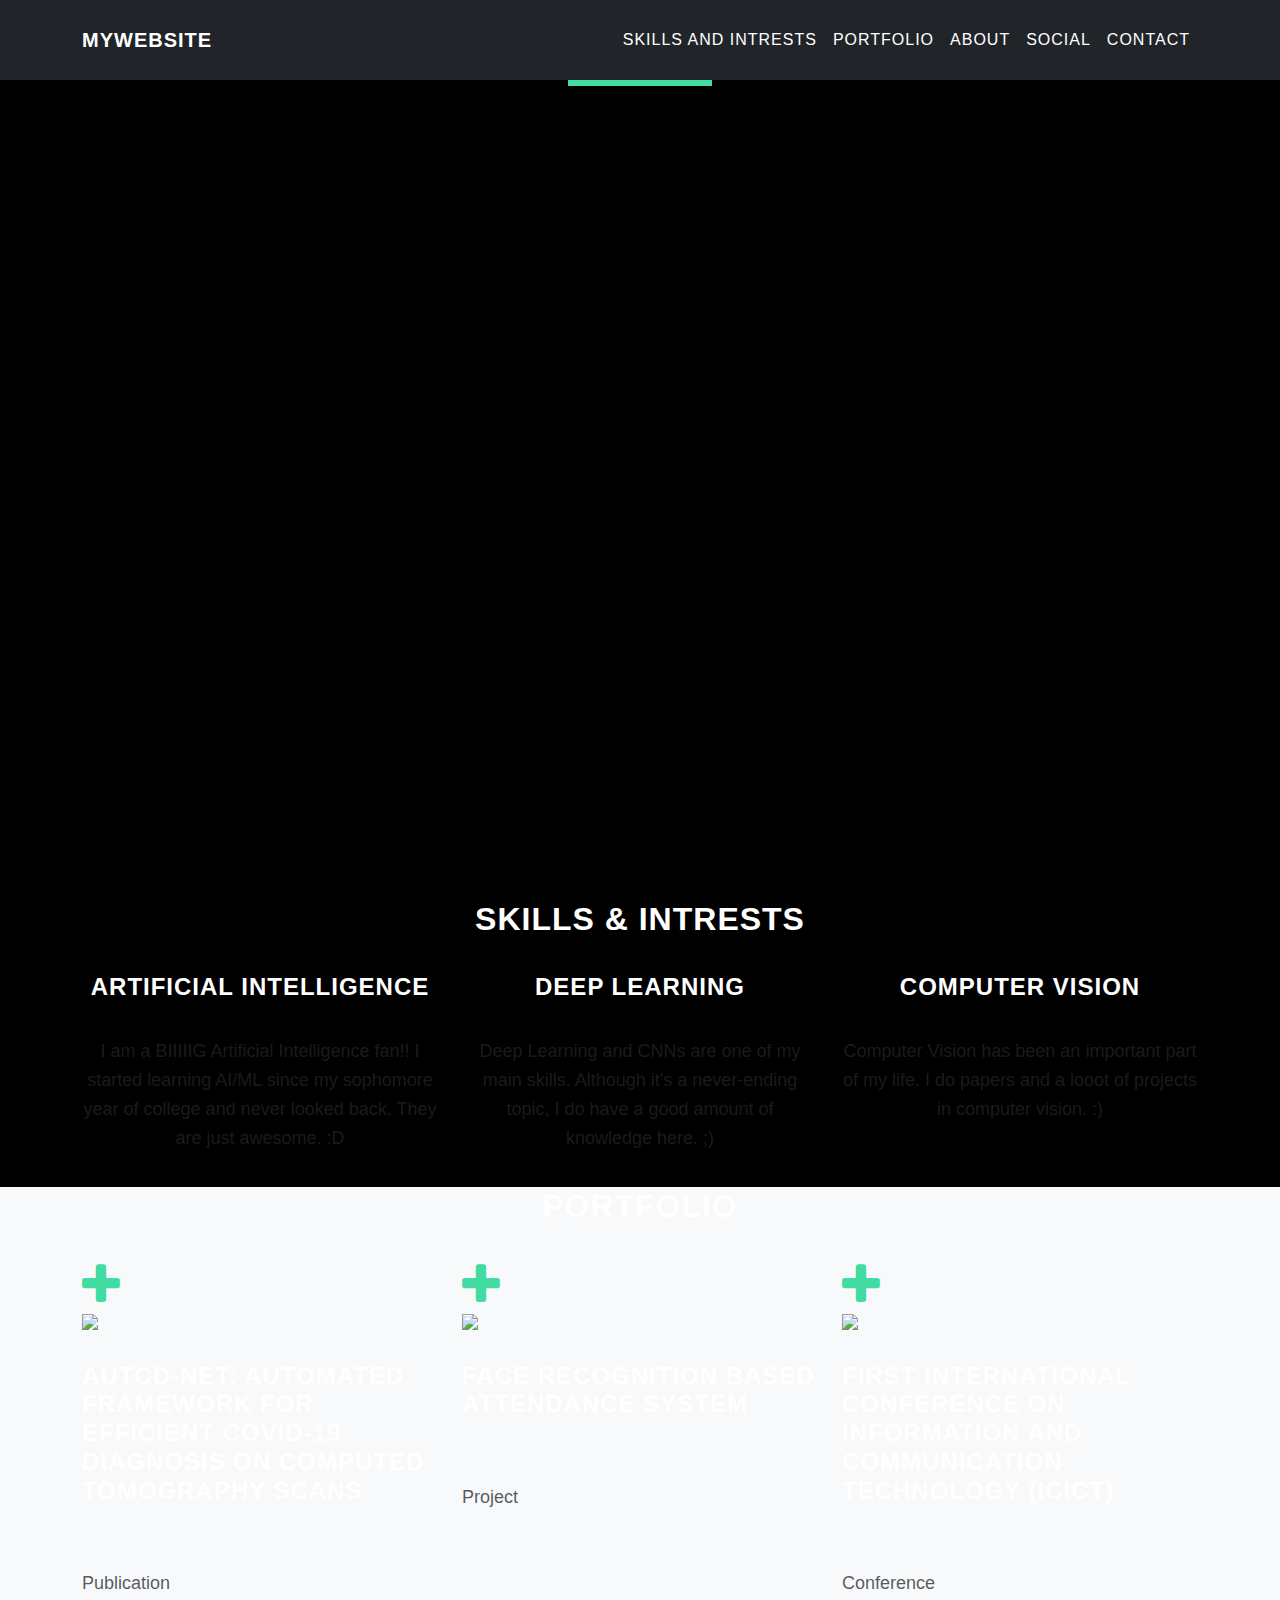
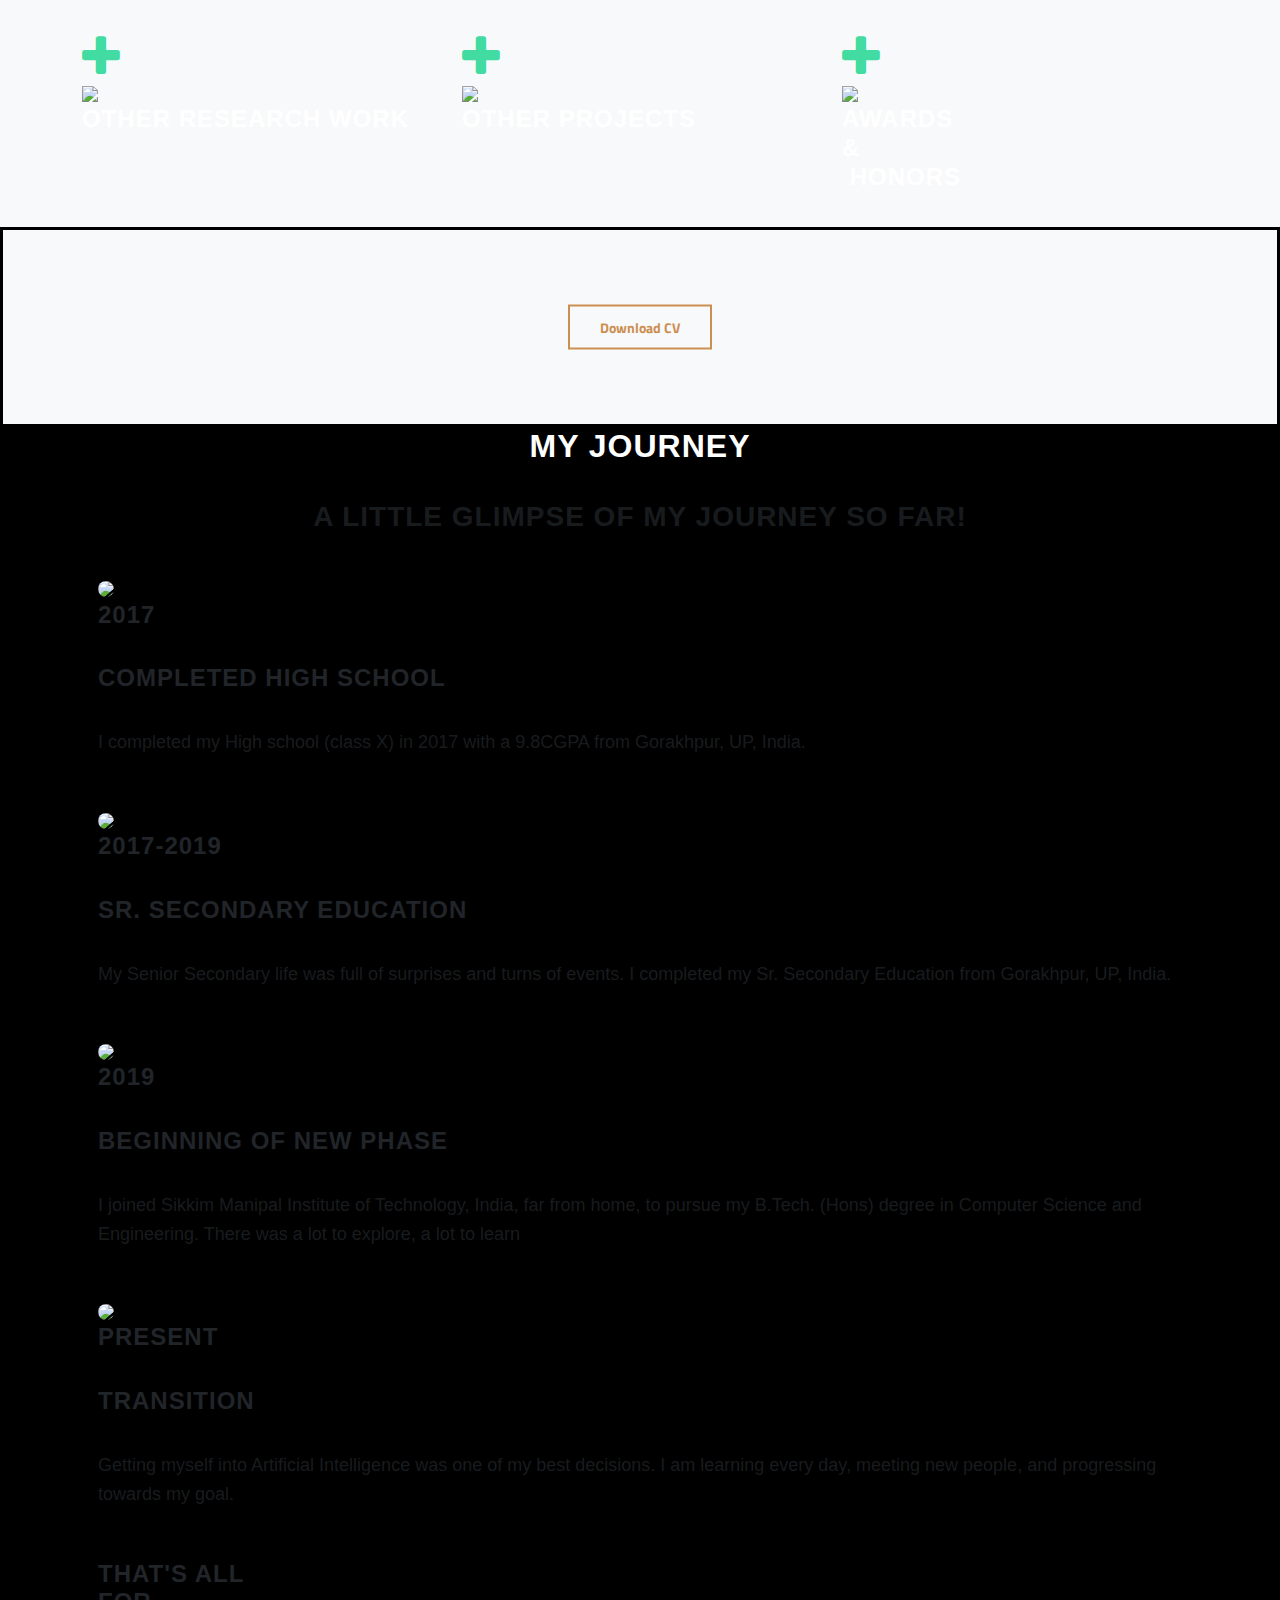
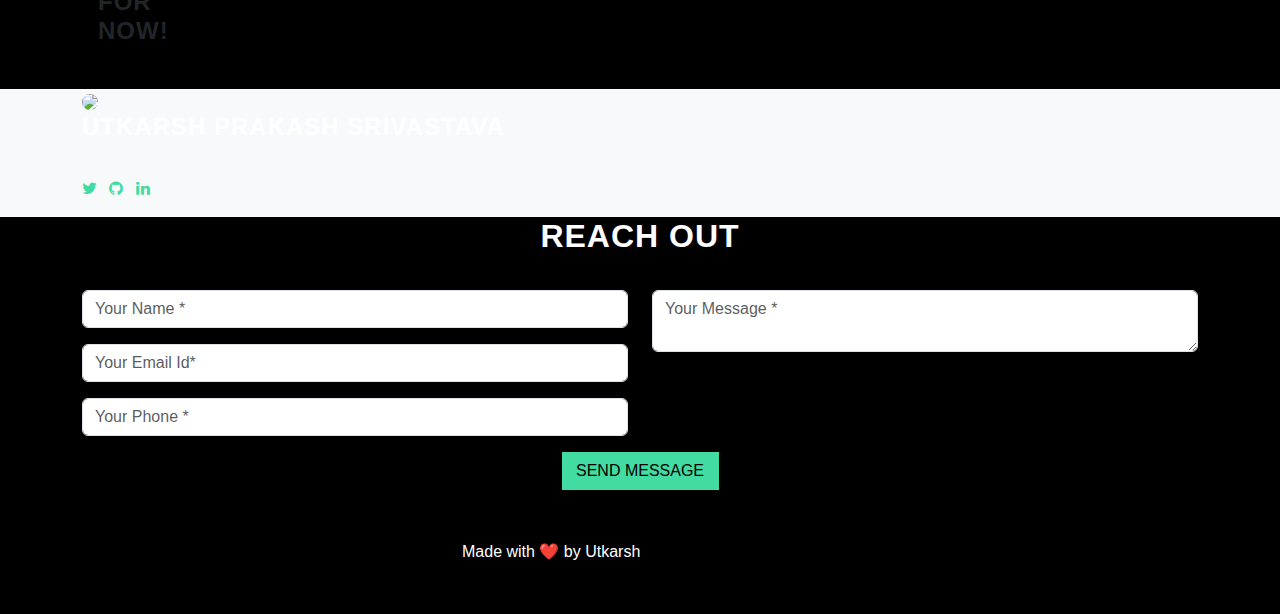
==== commit 57b05e72: "Update index.html" ====
--- a/index.html
+++ b/index.html
@@ -1,100 +1,396 @@
 <!DOCTYPE html>
-<html data-bs-theme="light" lang="en">
+<html>
 
 <head>
     <meta charset="utf-8">
     <meta name="viewport" content="width=device-width, initial-scale=1.0, shrink-to-fit=no">
     <title>Home - Brand</title>
     <link rel="stylesheet" href="assets/bootstrap/css/bootstrap.min.css">
-    <link rel="stylesheet" href="assets/css/Cabin.css">
-    <link rel="stylesheet" href="assets/css/Lora.css">
+    <link rel="stylesheet" href="assets/css/Kaushan%20Script.css">
+    <link rel="stylesheet" href="assets/css/Montserrat.css">
     <link rel="stylesheet" href="assets/css/Titillium%20Web.css">
     <link rel="stylesheet" href="assets/fonts/font-awesome.min.css">
-    <link rel="stylesheet" href="assets/fonts/line-awesome.min.css">
-    <link rel="stylesheet" href="assets/css/animate.min.css">
     <link rel="stylesheet" href="assets/css/Button-Change-Text-on-Hover.css">
-    <link rel="stylesheet" href="assets/css/Features-Boxed-Remixed-custom.css">
-    <link rel="stylesheet" href="assets/css/Features-Boxed-Remixed-Features-Boxed.css">
-    <link rel="stylesheet" href="assets/css/Features-Boxed-Remixed-style.css">
-    <link rel="stylesheet" href="assets/css/Features-Boxed-Remixed.css">
-    <link rel="stylesheet" href="assets/css/Lightbox-Gallery-baguetteBox.min.css">
 </head>
 
-<body id="page-top" data-bs-spy="scroll" data-bs-target="#mainNav" data-bs-offset="77">
-    <nav class="navbar navbar-expand-md fixed-top navbar-light" id="mainNav">
-        <div class="container"><a class="navbar-brand" href="#">Utkarsh</a><button data-bs-toggle="collapse" class="navbar-toggler navbar-toggler-right" data-bs-target="#navbarResponsive" type="button" aria-controls="navbarResponsive" aria-expanded="false" aria-label="Toggle navigation" value="Menu"><i class="fa fa-bars"></i></button>
+<body id="page-top" data-bs-spy="scroll" data-bs-target="#mainNav" data-bs-offset="54">
+    <nav class="navbar navbar-dark navbar-expand-lg fixed-top bg-dark" id="mainNav">
+        <div class="container"><a class="navbar-brand" href="#page-top">MyWebsite</a><button data-bs-toggle="collapse" data-bs-target="#navbarResponsive" class="navbar-toggler navbar-toggler-right" type="button" aria-controls="navbarResponsive" aria-expanded="false" aria-label="Toggle navigation"><i class="fa fa-bars"></i></button>
             <div class="collapse navbar-collapse" id="navbarResponsive">
-                <ul class="navbar-nav ms-auto">
-                    <li class="nav-item nav-link"><a class="nav-link active" href="#about">About</a></li>
-                    <li class="nav-item nav-link"><a class="nav-link" href="#download">RESUME</a></li>
-                    <li class="nav-item nav-link"><a class="nav-link" href="#contact">contact</a></li>
+                <ul class="navbar-nav ms-auto text-uppercase">
+                    <li class="nav-item"><a class="nav-link" href="#skills">SKILLS AND INTRESTS</a></li>
+                    <li class="nav-item"><a class="nav-link" href="#portfolio">Portfolio</a></li>
+                    <li class="nav-item"><a class="nav-link" href="#about">About</a></li>
+                    <li class="nav-item"><a class="nav-link" href="#social">SOCIAL</a></li>
+                    <li class="nav-item"><a class="nav-link" href="#contact">Contact</a></li>
                 </ul>
-                <ul class="navbar-nav">
-                    <li class="nav-item"><a class="nav-link active" href="index-1.html">PUBLICATIONS</a></li>
-                    <li class="nav-item"><a class="nav-link" href="index-2.html">PROJECTS</a></li>
-                    <li class="nav-item"></li>
-                </ul>
             </div>
         </div>
     </nav>
-    <header class="masthead" style="background-image:url('assets/img/intro-bg.jpg');">
-        <div class="intro-body">
-            <div class="container">
-                <div class="row">
-                    <div class="col-lg-8 mx-auto">
-                        <h1 class="brand-heading">PORTFOLIO</h1>
-                        <p class="intro-text">UTKARSH PRAKASH SRIVASTAVA</p><a class="btn btn-link btn-circle" role="button" href="#about"><i class="fa fa-angle-double-down animated"></i></a>
-                    </div>
-                </div>
+    <header class="masthead" style="background-image:url('assets/img/header-bg.jpg');">
+        <div class="container">
+            <div class="intro-text">
+                <div class="intro-lead-in"><span>Utkarsh Prakash Srivastava</span></div>
+                <div class="intro-heading text-uppercase"><span>It's Nice To Meet You</span></div><a class="btn btn-primary btn-xl text-uppercase" role="button" href="#skills">Tell mE more</a>
             </div>
         </div>
     </header>
-    <section class="text-center content-section" id="about">
-        <div class="container">
-            <div class="row">
-                <div class="col-lg-8 mx-auto">
-                    <h2>About ME&nbsp;</h2>
-                    <p>Hello, and welcome to my portfolio! I'm Utkarsh Prakash Srivastava, a passionate and dedicated computer engineering graduate student at New York University. With a strong background in Computer Science and Engineering, I specialize in the exciting and ever-evolving fields of Artificial Intelligence (AI) and Machine Learning (ML).</p>
-                    <p>I have actively engaged in various AI and ML projects, both in academic and practical settings. From research papers to hands-on projects, I have immersed myself in the development of innovative solutions. The opportunity to contribute to the advancement of AI and ML has been truly inspiring.&nbsp;</p>
-                    <p>I invite you to explore my portfolio to gain insights into my projects and research. If you have any inquiries or would like to collaborate, feel free to get in touch with me. Let's embark on this exciting AI and ML journey together!</p>
-                </div>
-            </div>
-        </div>
-    </section>
-    <section class="text-center download-section content-section" id="download" style="background-image:url('assets/img/downloads-bg.jpg');">
-        <div class="container">
-            <div class="col-lg-8 mx-auto">
-                <h1>Download RESUME</h1>
-                <p>You can download my resume by clicking on link below.</p><a class="btn btn-primary btn-lg btn-default" role="button" href="https://github.com/utkarsh231/Resume/raw/main/Resume.pdf">Download here</a>
-            </div>
-        </div>
-    </section>
-    <section class="text-center content-section" id="contact">
-        <div class="container">
-            <div class="row">
-                <div class="col-lg-8 mx-auto">
-                    <h2>Contact ME</h2>
-                    <p>Get in touch with me! Whether you have questions, suggestions, or potential projects in mind, I'm just an email or phone call away.</p>
-                    <ul class="list-inline banner-social-buttons">
-                        <li class="list-inline-item">&nbsp;<a class="btn btn-primary btn-lg link-dark border-dark btn-default" role="button" data-bss-hover-animate="swing" href="mailto:ups2006@nyu.edu"><i class="la la-google fa-fw"></i><span class="network-name">&nbsp; GMAIL</span></a></li>
-                        <li class="list-inline-item">&nbsp;<a class="btn btn-primary btn-lg border-dark btn-default" role="button" data-bss-hover-animate="swing" href="https://www.linkedin.com/in/utkarsh-ps/"><i class="fa fa-linkedin text-dark fa-fw"></i><span class="text-dark border-dark network-name">&nbsp;LINKEDIN</span></a></li>
-                        <li class="list-inline-item">&nbsp;<a class="btn btn-primary btn-lg border-dark btn-default" role="button" data-bss-hover-animate="swing" href="https://github.com/utkarsh231"><i class="fa fa-github text-dark fa-fw"></i><span class="text-dark border-dark network-name">&nbsp;github</span></a></li>
+    <section id="skills">
+        <div class="container">
+            <div class="row">
+                <div class="col-lg-12 text-center">
+                    <h2 class="text-uppercase section-heading">SKILLS &amp; Intrests</h2>
+                </div>
+            </div>
+            <div class="row text-center">
+                <div class="col-md-4">
+                    <h4 class="section-heading">Artificial Intelligence</h4>
+                    <p class="text-muted">I am a BIIIIIG Artificial Intelligence fan!! I started learning AI/ML since my sophomore year of college and never looked back. They are just awesome. :D</p>
+                </div>
+                <div class="col-md-4">
+                    <h4 class="section-heading">Deep Learning</h4>
+                    <p class="text-muted">Deep Learning and CNNs are one of my main skills. Although it's a never-ending topic, I do have a good amount of knowledge here. ;)</p>
+                </div>
+                <div class="col-md-4">
+                    <h4 class="section-heading">Computer Vision</h4>
+                    <p class="text-muted">Computer Vision has been an important part of my life. I do papers and a looot of projects in computer vision. :)</p>
+                </div>
+            </div>
+        </div>
+    </section>
+    <section class="bg-light" id="portfolio">
+        <div class="container">
+            <div class="row">
+                <div class="col-lg-12 text-center">
+                    <h2 class="text-uppercase section-heading">Portfolio</h2>
+                </div>
+            </div>
+            <div class="row">
+                <div class="col-sm-6 col-md-4 portfolio-item"><a class="portfolio-link" href="#portfolioModal1" data-bs-toggle="modal">
+                        <div class="portfolio-hover">
+                            <div class="portfolio-hover-content"><i class="fa fa-plus fa-3x"></i></div>
+                        </div><img class="img-fluid" src="assets/img/portfolio/coronavirus-4972480_1920.jpg">
+                    </a>
+                    <div class="portfolio-caption">
+                        <h4><br>AUTCD-Net: Automated Framework for Efficient Covid-19 Diagnosis on Computed Tomography Scans<br><br></h4>
+                        <p class="text-muted">Publication</p>
+                    </div>
+                </div>
+                <div class="col-sm-6 col-md-4 portfolio-item"><a class="portfolio-link" href="#portfolioModal2" data-bs-toggle="modal">
+                        <div class="portfolio-hover">
+                            <div class="portfolio-hover-content"><i class="fa fa-plus fa-3x"></i></div>
+                        </div><img class="img-fluid" src="assets/img/portfolio/man-5946820_1920.jpg">
+                    </a>
+                    <div class="portfolio-caption">
+                        <h4><br><strong>Face Recognition Based Attendance System</strong><br><br></h4>
+                        <p class="text-muted">Project</p>
+                    </div>
+                </div>
+                <div class="col-sm-6 col-md-4 portfolio-item"><a class="portfolio-link" href="#portfolioModal3" data-bs-toggle="modal">
+                        <div class="portfolio-hover">
+                            <div class="portfolio-hover-content"><i class="fa fa-plus fa-3x"></i></div>
+                        </div><img class="img-fluid" src="assets/img/portfolio/event-venue-1597531_1920.jpg">
+                    </a>
+                    <div class="portfolio-caption">
+                        <h4><br>First International Conference on Information and Communication Technology (ICICT)<br><br></h4>
+                        <p class="text-muted">Conference</p>
+                    </div>
+                </div>
+                <div class="col-sm-6 col-md-4 portfolio-item"><a class="portfolio-link" href="#portfolioModal4" data-bs-toggle="modal">
+                        <div class="portfolio-hover">
+                            <div class="portfolio-hover-content"><i class="fa fa-plus fa-3x"></i></div>
+                        </div><img class="img-fluid" src="assets/img/portfolio/concept-1868728_1920.jpg">
+                    </a>
+                    <div class="portfolio-caption">
+                        <h4>Other Research Work</h4>
+                        <p class="text-muted"></p>
+                    </div>
+                </div>
+                <div class="col-sm-6 col-md-4 portfolio-item"><a class="portfolio-link" href="#portfolioModal5" data-bs-toggle="modal">
+                        <div class="portfolio-hover">
+                            <div class="portfolio-hover-content"><i class="fa fa-plus fa-3x"></i></div>
+                        </div><img class="img-fluid" src="assets/img/portfolio/5-thumbnail.jpg">
+                    </a>
+                    <div class="portfolio-caption">
+                        <h4>Other Projects</h4>
+                    </div>
+                </div>
+                <div class="col-sm-6 col-md-4 portfolio-item"><a class="portfolio-link" href="#portfolioModal6" data-bs-toggle="modal">
+                        <div class="portfolio-hover">
+                            <div class="portfolio-hover-content"><i class="fa fa-plus fa-3x"></i></div>
+                        </div><img class="img-fluid" src="assets/img/portfolio/winner-1548239_1920.jpg">
+                    </a>
+                    <div class="portfolio-caption">
+                        <h4>Awards <br>&amp;<br>&nbsp;Honors</h4>
+                    </div>
+                </div>
+            </div>
+        </div><style>
+.cvcontainer {
+  height: 200px;
+  position: relative;
+  border: 3px solid black;
+}
+
+.cvcenter {
+  margin: 0;
+  position: absolute;
+  top: 50%;
+  left: 50%;
+  -ms-transform: translate(-50%, -50%);
+  transform: translate(-50%, -50%);
+}
+</style>
+
+<div class="cvcontainer">
+  <div class="cvcenter">
+        <a href="https://github.com/utkarsh231/Resume/raw/main/Resume.pdf" download="cv">
+        <button class="button" type="button" data-hover="Thank You!"
+        }
+            ><span>Download CV</span></button>
+        </a>
+      <br>
+    </div>  
+</div>    
+    </section>
+    <section id="about">
+        <div class="container">
+            <div class="row">
+                <div class="col-lg-12 text-center">
+                    <h2 class="text-uppercase">MY JOURNEY</h2>
+                    <h3 class="text-muted section-subheading">A little glimpse of my journey so far!</h3>
+                </div>
+            </div>
+            <div class="row">
+                <div class="col-lg-12">
+                    <ul class="list-group timeline">
+                        <li class="list-group-item">
+                            <div class="timeline-image"><img class="rounded-circle img-fluid" src="assets/img/about/1.jpg"></div>
+                            <div class="timeline-panel">
+                                <div class="timeline-heading">
+                                    <h4>2017</h4>
+                                    <h4 class="subheading">Completed High School</h4>
+                                </div>
+                                <div class="timeline-body">
+                                    <p class="text-muted">I completed my High school (class X) in 2017 with a 9.8CGPA from Gorakhpur, UP, India.</p>
+                                </div>
+                            </div>
+                        </li>
+                        <li class="list-group-item timeline-inverted">
+                            <div class="timeline-image"><img class="rounded-circle img-fluid" src="assets/img/about/3.jpg"></div>
+                            <div class="timeline-panel">
+                                <div class="timeline-heading">
+                                    <h4>2017-2019</h4>
+                                    <h4 class="subheading">Sr. Secondary Education</h4>
+                                </div>
+                                <div class="timeline-body">
+                                    <p class="text-muted">My Senior Secondary life was full of surprises and turns of events. I completed my Sr. Secondary Education from Gorakhpur, UP, India.</p>
+                                </div>
+                            </div>
+                        </li>
+                        <li class="list-group-item">
+                            <div class="timeline-image"><img class="rounded-circle img-fluid" src="assets/img/about/4.jpg"></div>
+                            <div class="timeline-panel">
+                                <div class="timeline-heading">
+                                    <h4>2019</h4>
+                                    <h4 class="subheading">Beginning of New Phase</h4>
+                                </div>
+                                <div class="timeline-body">
+                                    <p class="text-muted">I joined Sikkim Manipal Institute of Technology, India, far from home, to pursue my B.Tech. (Hons) degree in Computer Science and Engineering. There was a lot to explore, a lot to learn&nbsp;</p>
+                                </div>
+                            </div>
+                        </li>
+                        <li class="list-group-item timeline-inverted">
+                            <div class="timeline-image"><img class="rounded-circle img-fluid" src="assets/img/about/2.jpg"></div>
+                            <div class="timeline-panel">
+                                <div class="timeline-heading">
+                                    <h4>Present</h4>
+                                    <h4 class="subheading">Transition</h4>
+                                </div>
+                                <div class="timeline-body">
+                                    <p class="text-muted">Getting myself into Artificial Intelligence was one of my best decisions. I am learning every day, meeting new people, and progressing towards my goal.</p>
+                                </div>
+                            </div>
+                        </li>
+                        <li class="list-group-item timeline-inverted">
+                            <div class="timeline-image">
+                                <h4>That's all <br>for <br>now!</h4>
+                            </div>
+                        </li>
                     </ul>
                 </div>
             </div>
         </div>
     </section>
-    <div class="map-clean"></div>
-    <footer class="text-bg-dark">
-        <div class="container text-center">
-            <p>Made with&nbsp;💻 by Utkarsh</p>
+    <section class="bg-light" id="social">
+        <div class="container">
+            <div class="row">
+                <div class="col">
+                    <div class="team-member"><img class="rounded-circle mx-auto" src="assets/img/me3.jpg">
+                        <h4>Utkarsh Prakash Srivastava</h4>
+                        <ul class="list-inline social-buttons">
+                            <li class="list-inline-item"><a href="https://twitter.com/Utkarsh_ps"><i class="fa fa-twitter"></i></a></li>
+                            <li class="list-inline-item"><a href="https://github.com/utkarsh231"><i class="fa fa-github"></i></a></li>
+                            <li class="list-inline-item"><a href="https://www.linkedin.com/in/utkarsh-ps/"><i class="fa fa-linkedin"></i></a></li>
+                        </ul>
+                    </div>
+                </div>
+            </div>
+        </div>
+    </section>
+    <section id="contact" style="background-image:url('assets/img/map-image.png');">
+        <div class="container">
+            <div class="row">
+                <div class="col-lg-12 text-center">
+                    <h2 class="text-uppercase section-heading">REACH OUT</h2>
+                </div>
+            </div>
+            <div class="row">
+                <div class="col-lg-12">
+                    <form id="contactForm" name="contactForm" novalidate="novalidate" data-bss-recipient="4cbf4ff8cb84743756c8e836c89fb348" data-bss-redirect-url="index.html">
+                        <div class="row">
+                            <div class="col-md-6">
+                                <div class="form-group mb-3"><input class="form-control" type="text" id="name" placeholder="Your Name *" required=""><small class="form-text text-danger flex-grow-1 help-block lead"></small></div>
+                                <div class="form-group mb-3"><input class="form-control" type="email" id="email" placeholder="Your Email Id*" required=""><small class="form-text text-danger help-block lead"></small></div>
+                                <div class="form-group mb-3"><input class="form-control" type="tel" placeholder="Your Phone *" required=""><small class="form-text text-danger help-block lead"></small></div>
+                            </div>
+                            <div class="col-md-6">
+                                <div class="form-group mb-3"><textarea class="form-control" id="message" placeholder="Your Message *" required=""></textarea><small class="form-text text-danger help-block lead"></small></div>
+                            </div>
+                            <div class="w-100"></div>
+                            <div class="col-lg-12 text-center">
+                                <div id="success"></div><button class="btn btn-primary btn-xl text-uppercase" id="sendMessageButton" type="submit">Send Message</button>
+                            </div>
+                        </div>
+                    </form>
+                </div>
+            </div>
+        </div>
+    </section>
+    <footer>
+        <div class="container">
+            <div class="row">
+                <div class="col-md-4 align-self-center mx-auto"><span class="copyright">Made with&nbsp;❤️ by Utkarsh&nbsp;</span></div>
+            </div>
         </div>
     </footer>
+    <div class="modal fade text-center portfolio-modal" role="dialog" tabindex="-1" id="portfolioModal1">
+        <div class="modal-dialog modal-lg" role="document">
+            <div class="modal-content">
+                <div class="container">
+                    <div class="row">
+                        <div class="col-lg-8 mx-auto">
+                            <div class="modal-body">
+                                <h2 class="text-uppercase"><br>AUTCD-Net: Automated Framework for Efficient Covid-19 Diagnosis on Computed Tomography Scans<br></h2>
+                                <p class="text-muted item-intro">Accepted, to be published on<br>Springer Nature in Lecture Notes in Networks and Systems (LNNS Series; Scopus Indexed)<br></p><img class="img-fluid d-block mx-auto" src="assets/img/portfolio/coronavirus-4972480_1920.jpg">
+                                <p>&nbsp;The rapid spread of the new pandemic, i.e., COVID-19, has<br>severely threatened global health. Deep-learning-based computer-aided<br>screening, e.g., COVID-19 infected CT area segmentation, has attracted<br>much attention. Therefore, to aid in computer-aided diagnoses and the<br>complex process of segmenting covid-19 affected regions in a chest CT,<br>an efficient segmentation method can clinically assist in treating patients<br>through the location of potential areas of interest. This paper presents<br>AUTCD-Net, based on hierarchical resolution steps, to efficiently segment Covid-19 infected lung regions in CT scans. This approach results in significant improvement in terms of dice coefficient with respect to the state-of-the-art architectures. Our comprehensive evaluation,<br>model analysis, and antique insights can be extended to developing the<br>Computer-Aided Diagnostic (CAD) tool to assist the CT image reading<br>process for the detection of Covid-19 infected regions in the near future.</p>
+                                <ul class="list-unstyled">
+                                    <li>Date: Aug - Dec 2021</li>
+                                    <li><br>Authors:&nbsp;<br>Palash Ghosal, Amish Kumar, Soumya Snigdha Kundu, Utkarsh Prakash Srivastava, Ashis Datta, Dr.HKD Sarma<br></li>
+                                </ul><button class="btn btn-primary" type="button" data-bs-dismiss="modal"><i class="fa fa-times"></i><span>&nbsp;Close Project</span></button>
+                            </div>
+                        </div>
+                    </div>
+                </div>
+            </div>
+        </div>
+    </div>
+    <div class="modal fade text-center portfolio-modal" role="dialog" tabindex="-1" id="portfolioModal2">
+        <div class="modal-dialog modal-lg" role="document">
+            <div class="modal-content">
+                <div class="container">
+                    <div class="row">
+                        <div class="col-lg-8 mx-auto">
+                            <div class="modal-body">
+                                <h2 class="text-uppercase"><br><strong>Face Recognition Based Attendance System</strong><br></h2>
+                                <p class="text-muted item-intro">Group Project</p><img class="img-fluid d-block mx-auto" src="assets/img/portfolio/man-5946820_1920.jpg">
+                                <p>In this fast-paced world time is everything. People get more paid for doing work in less time. So, here our project is for saving time for both students and teachers. The traditional attendance system relies on paperwork. This means teachers must enter all the data of the students back from the paper to a computer, or worse create some kind of paper filing system. The potential for errors is significant and the time it takes to manually organize the data can be excessive.<br><br>With the online attendance system, the student marks their attendance via an online session. When the students mark their attendance through online sessions, it is automatically organized and stored in an online database that the teacher can immediately access anywhere, anytime. This system is designed using HTML, CSS, JAVASCRIPT, Django, SQLite, and Python. The front-end section is designed using HTML, CSS, and JAVASCRIPT, and the back-end section is designed using Django and the database using PostgreSQL. For the recognition system, we used&nbsp;<br>used the ‘Histogram of Oriented Gradients (HOG)’ as the algorithm of the model.&nbsp;This system software is more secure, user-friendly, and less time-consuming.&nbsp;<br><br></p>
+                                <ul class="list-unstyled">
+                                    <li>Date:&nbsp;Dec 2021 – Jun 2022<br></li>
+                                    <li>Team Members :&nbsp; Utkarsh Prakash Srivastava, Keshabh Kedia and Sahil Agarwal</li>
+                                </ul><button class="btn btn-primary" type="button" data-bs-dismiss="modal"><i class="fa fa-times"></i><span>&nbsp;Close Project</span></button>
+                            </div>
+                        </div>
+                    </div>
+                </div>
+            </div>
+        </div>
+    </div>
+    <div class="modal fade text-center portfolio-modal" role="dialog" tabindex="-1" id="portfolioModal3">
+        <div class="modal-dialog modal-lg" role="document">
+            <div class="modal-content">
+                <div class="container">
+                    <div class="row">
+                        <div class="col-lg-8 mx-auto">
+                            <div class="modal-body">
+                                <h2 class="text-uppercase"><br><strong>First International Conference on Information and Communication Technology (ICICT) 2021</strong><br></h2>
+                                <p class="text-muted item-intro">by the IT Department of Sikkim Manipal Institute of Technology<br></p><img class="img-fluid d-block mx-auto" src="assets/img/portfolio/event-venue-1597531_1920.jpg">
+                                <p>Got an opportunity&nbsp;to present our research paper “AUTCD-Net: Automated Framework for Efficient Covid-19 Diagnosis on Computed Tomography Scans” at the First International Conference on Information and Communication Technology (ICICT) organized by the IT Department of Sikkim Manipal Institute of Technology.</p>
+                                <ul class="list-unstyled">
+                                    <li>Date: December 2021</li>
+                                    <li></li>
+                                </ul><button class="btn btn-primary" type="button" data-bs-dismiss="modal"><i class="fa fa-times"></i><span>&nbsp;Close Project</span></button>
+                            </div>
+                        </div>
+                    </div>
+                </div>
+            </div>
+        </div>
+    </div>
+    <div class="modal fade text-center portfolio-modal" role="dialog" tabindex="-1" id="portfolioModal4">
+        <div class="modal-dialog modal-lg" role="document">
+            <div class="modal-content">
+                <div class="container">
+                    <div class="row">
+                        <div class="col-lg-8 mx-auto">
+                            <div class="modal-body">
+                                <h2 class="text-uppercase"><strong>Other Research Work</strong><br></h2><img class="img-fluid d-block mx-auto" src="assets/img/portfolio/concept-1868728_1920.jpg">
+                                <p><br><strong>Ischemic Stroke Lesion Segmentation (ISLES) – 2017</strong><br>Utkarsh Prakash Srivastava, Palash Ghosal, Amish Kumar, Ashis Datta, Biswadeep Sarkar<br>&nbsp;<span style="text-decoration: underline;">Nov 2021 – Jun 2021</span><br>(&nbsp; Ischemic Stroke Lesion Segmentation (ISLES) 2017, a medical image segmentation challenge that focuses on&nbsp;the prediction of lesion outcome based on acute magnetic resonance imaging (MRI) data. )<br><br><br>&nbsp;<strong>Breast Cancer Wisconsin Classification by UCI</strong><br>&nbsp;Utkarsh Prakash Srivastava, Palash Ghosal, Amish Kumar, Ashis Datta<br>&nbsp;<span style="text-decoration: underline;">Aug 2022 – Present</span><br>( A classification problem by UCI to classify the tumors of breast cancer with the given set of different input parameters. )<br><br><br>&nbsp;<strong>Screening and Classification of Malaria Infected Cells using Convolutional Neural Network</strong><br>&nbsp;Utkarsh Prakash Srivastava and Kiran Gautam<br><span style="text-decoration: underline;">Aug 2022 - Present</span><br>(&nbsp;Our aim with this paper is to address the classification of computer-assisted malaria-infected cells with the help of a convolutional neural network on thin blood smear images of the potentially infected cells. )<br><br><br></p>
+                                <ul class="list-unstyled"></ul><button class="btn btn-primary" type="button" data-bs-dismiss="modal"><i class="fa fa-times"></i><span>&nbsp;Close Project</span></button>
+                            </div>
+                        </div>
+                    </div>
+                </div>
+            </div>
+        </div>
+    </div>
+    <div class="modal fade text-center portfolio-modal" role="dialog" tabindex="-1" id="portfolioModal5">
+        <div class="modal-dialog modal-lg" role="document">
+            <div class="modal-content">
+                <div class="container">
+                    <div class="row">
+                        <div class="col-lg-8 mx-auto">
+                            <div class="modal-body">
+                                <h2 class="text-uppercase"><strong>Other Projects</strong><br></h2><img class="img-fluid d-block mx-auto" src="portfolio/5-full.jpg">
+                                <p><strong>Twitter Sentiment Analysis</strong><br>Independent project after completing my course “Natural Language Processing” on Internshala.&nbsp;<br>The project involved creating a model using LSTM, on the dataset of Twitter tweets, to analyze different sentiments shown by the user through their tweets.<br><span style="text-decoration: underline;">Aug 22</span><br><br><strong>Digit Classification</strong><br>A classic deep learning project for classifying handwritten digits into 0-9.<br>The project uses a sequential neural network for detecting different handwritten digits.<br>The model received an accuracy of 97.97% on the testing dataset.<br><span style="text-decoration: underline;">Jun 22</span><br><br><strong>Brain Tumor Detection and Classification</strong><br>Independent project in the beginning years of my learning deep learning and CNNs in the third year of my college.&nbsp;<br>The project involved creating a model using CNN to classify whether the patient has a tumor or not through the help of an MRI scan. The dataset was used from Kaggle.&nbsp;<br>The model can classify tumors of three different types: -Glioma Tumor, -Meningioma Tumor, -Pituitary Tumor.<br><span style="text-decoration: underline;">Oct 21</span><br><br><strong>Predicting heart disease using Machine Learning by Coursera</strong>&nbsp;&nbsp;<br>A Machine Learning model trained on the given dataset provided by Coursera.<br>The model can predict the chances of a heart attack on a particular person based on various factors like – age, gender, past diseases, fever, height, and weight.<br><span style="text-decoration: underline;">Aug 21</span><br><br><br></p>
+                                <ul class="list-unstyled"></ul><button class="btn btn-primary" type="button" data-bs-dismiss="modal"><i class="fa fa-times"></i><span>&nbsp;Close Project</span></button>
+                            </div>
+                        </div>
+                    </div>
+                </div>
+            </div>
+        </div>
+    </div>
+    <div class="modal fade text-center portfolio-modal" role="dialog" tabindex="-1" id="portfolioModal6">
+        <div class="modal-dialog modal-lg" role="document">
+            <div class="modal-content">
+                <div class="container">
+                    <div class="row">
+                        <div class="col-lg-8 mx-auto">
+                            <div class="modal-body">
+                                <h2 class="text-uppercase"><strong>Awards</strong><br><strong>&amp;</strong><br><strong>&nbsp;Honors</strong><br></h2><img class="img-fluid d-block mx-auto" src="assets/img/portfolio/winner-1548239_1920.jpg">
+                                <p><strong>Azadi Ka Amrit Mahotsav</strong><br>Winner at Azadi Ka Amrit Mahotsav Webinar Quiz organized by Ministry of Tourism, Association of Indian Universities, and Government of India<br>&nbsp;<span style="text-decoration: underline;">Aug 2021</span><br><br><strong>24hr Hackathon</strong><br>Finalist at 24hr Hackathon organized by the D’Coders Club SMIT. In a team of 3 members, we created an Android Application to manage college mess review<br><span style="text-decoration: underline;">&nbsp;Oct 2019</span><br><br><strong>Thinking and Reasoning Competition</strong><br>Silver Medalist at Thinking and Reasoning Competition organized by the Sikkim Manipal Institute of Technology during the Convocation Program<br><span style="text-decoration: underline;">Jul 2019</span><br></p>
+                                <ul class="list-unstyled"></ul><button class="btn btn-primary" type="button" data-bs-dismiss="modal"><i class="fa fa-times"></i><span>&nbsp;Close Project</span></button>
+                            </div>
+                        </div>
+                    </div>
+                </div>
+            </div>
+        </div>
+    </div>
     <script src="assets/bootstrap/js/bootstrap.min.js"></script>
-    <script src="assets/js/bs-init.js"></script>
-    <script src="assets/js/grayscale.js"></script>
-    <script src="assets/js/Lightbox-Gallery-baguetteBox.min.js"></script>
-    <script src="assets/js/Lightbox-Gallery.js"></script>
+    <script src="assets/js/smart-forms.min.js"></script>
+    <script src="assets/js/agency.js"></script>
 </body>
 
-</html>+</html>
